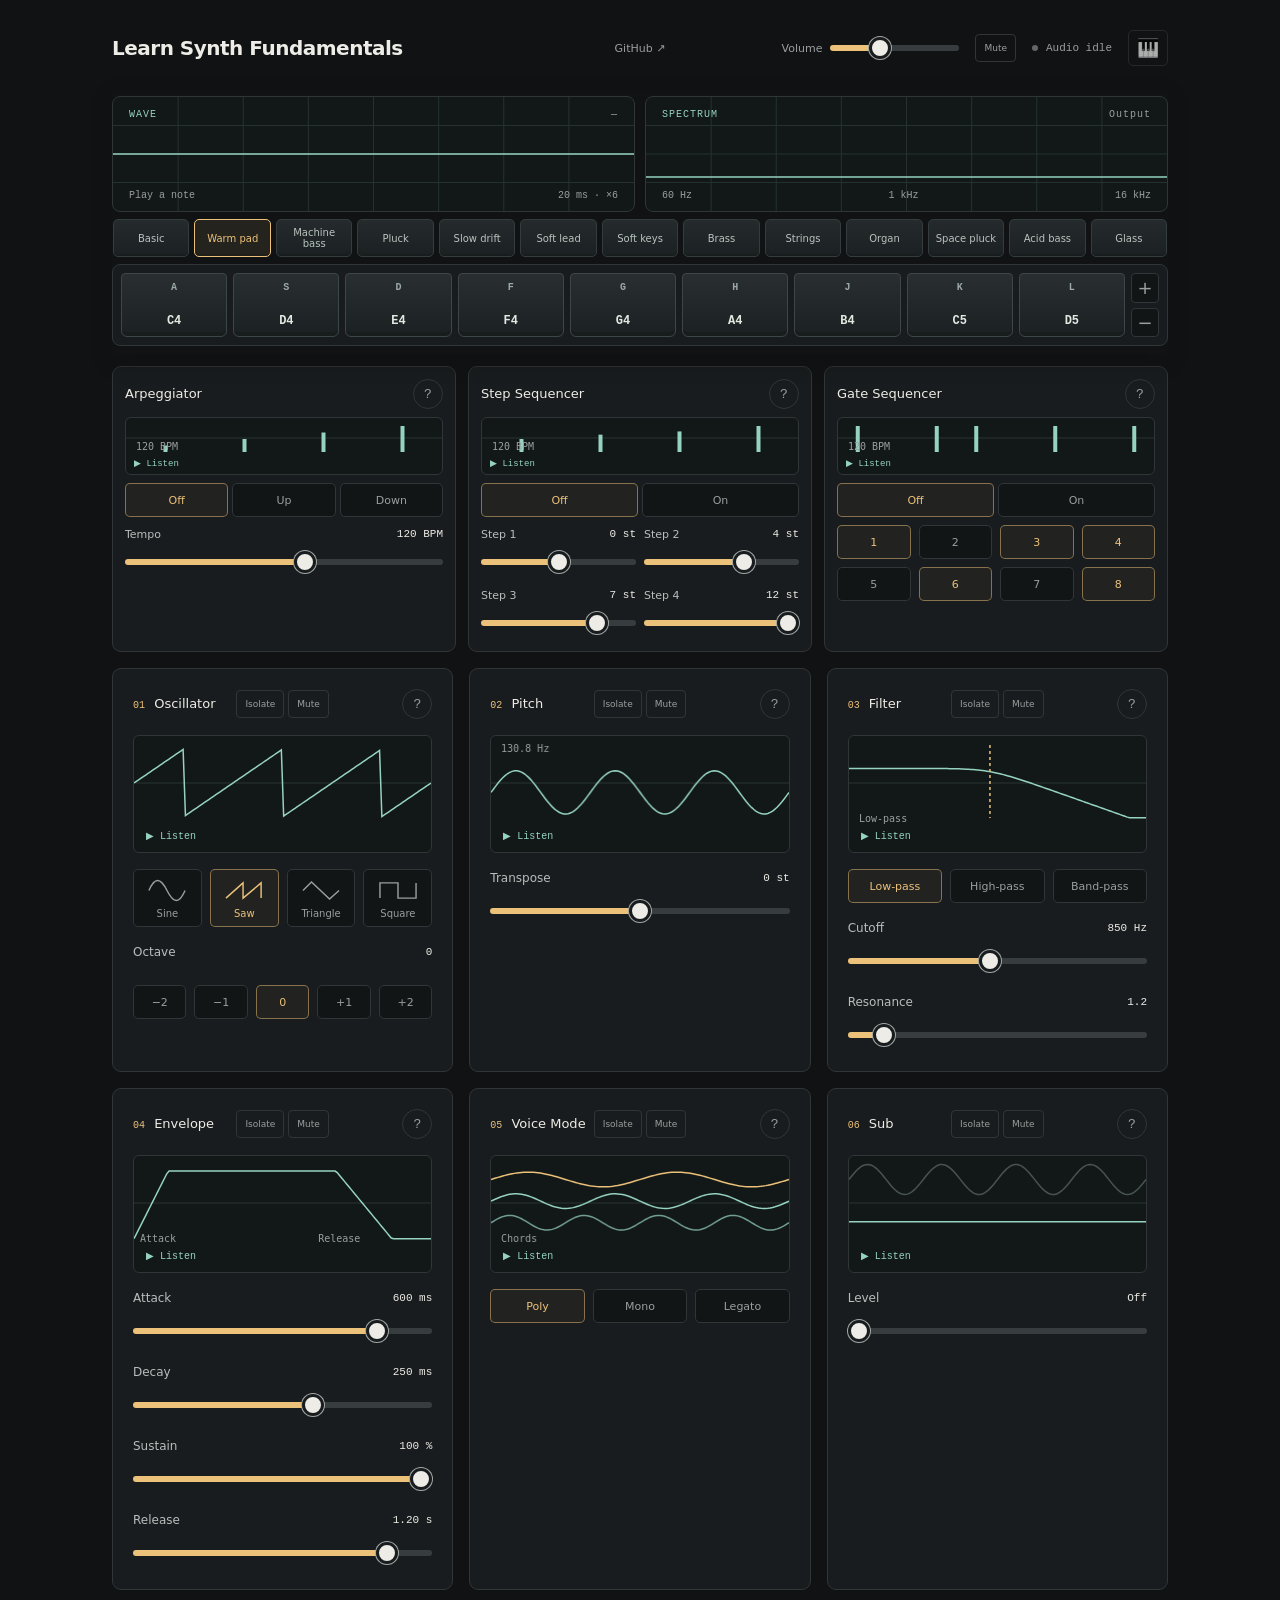
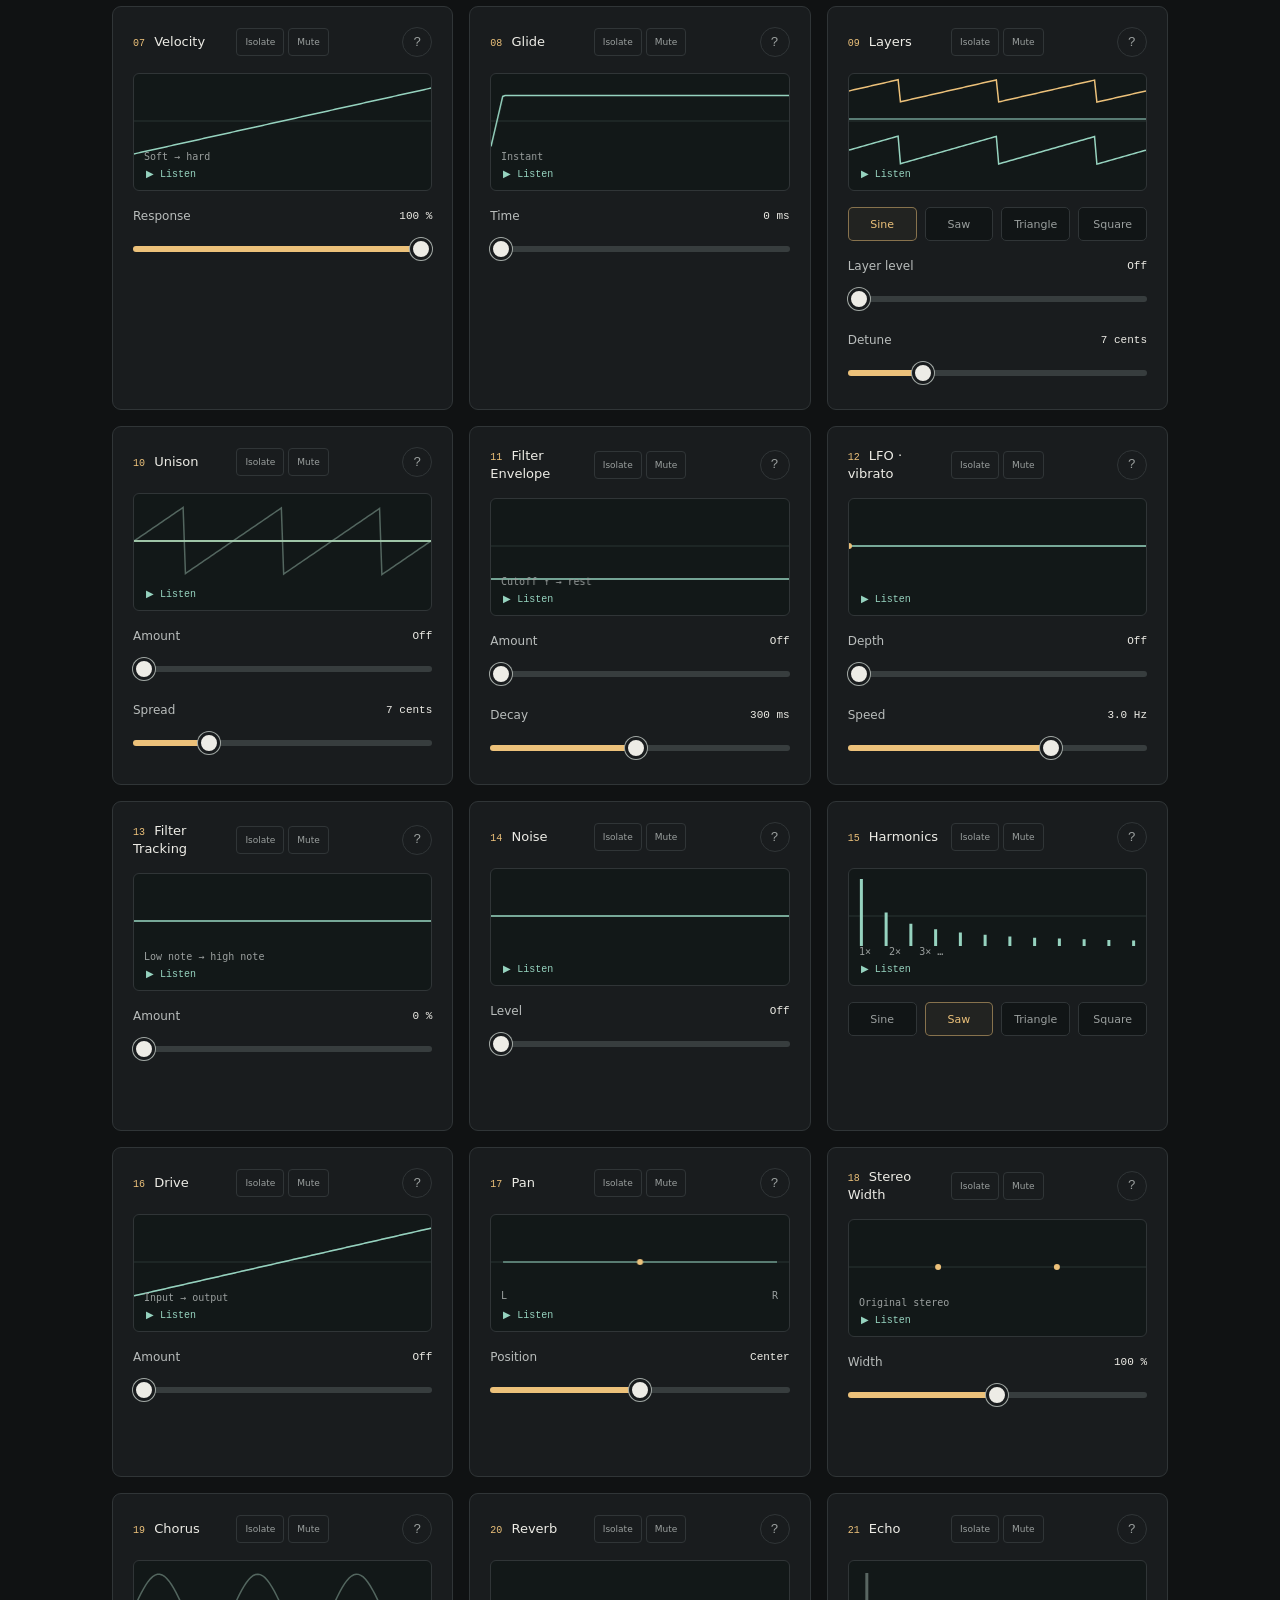
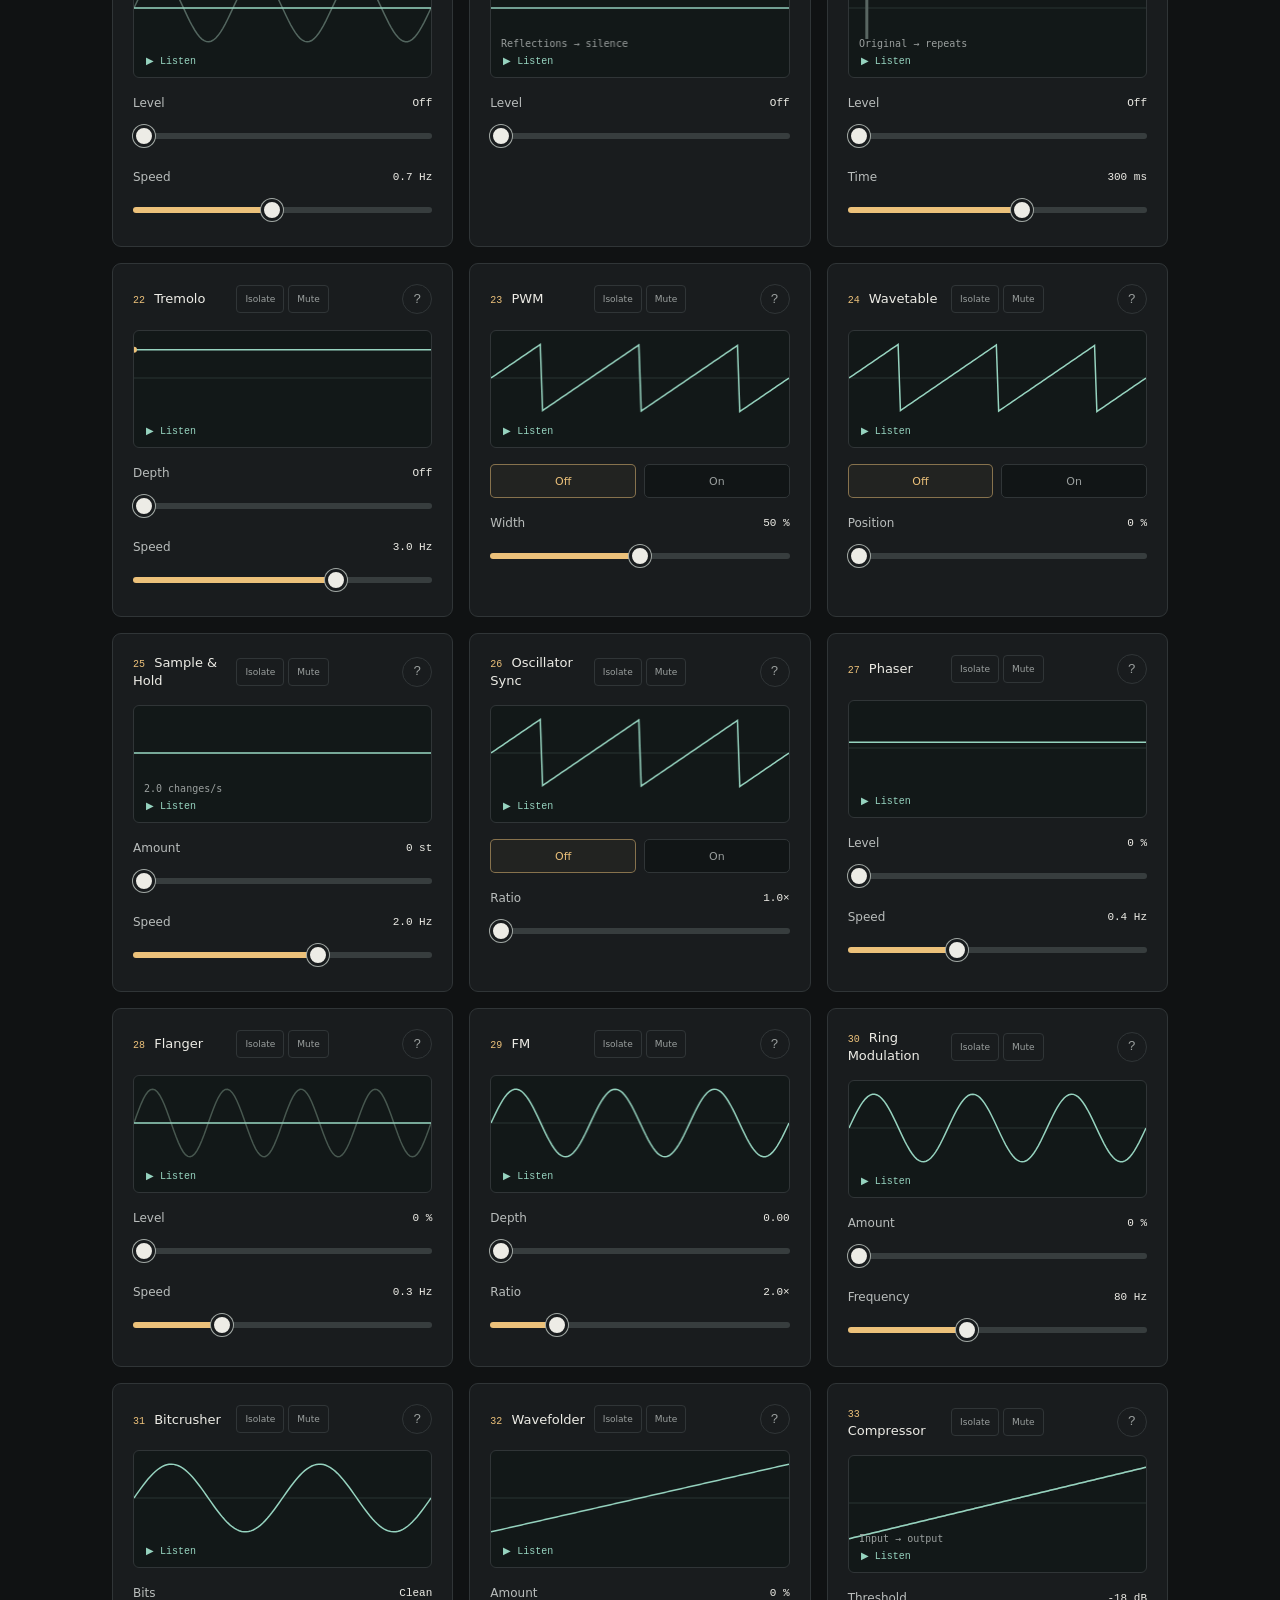
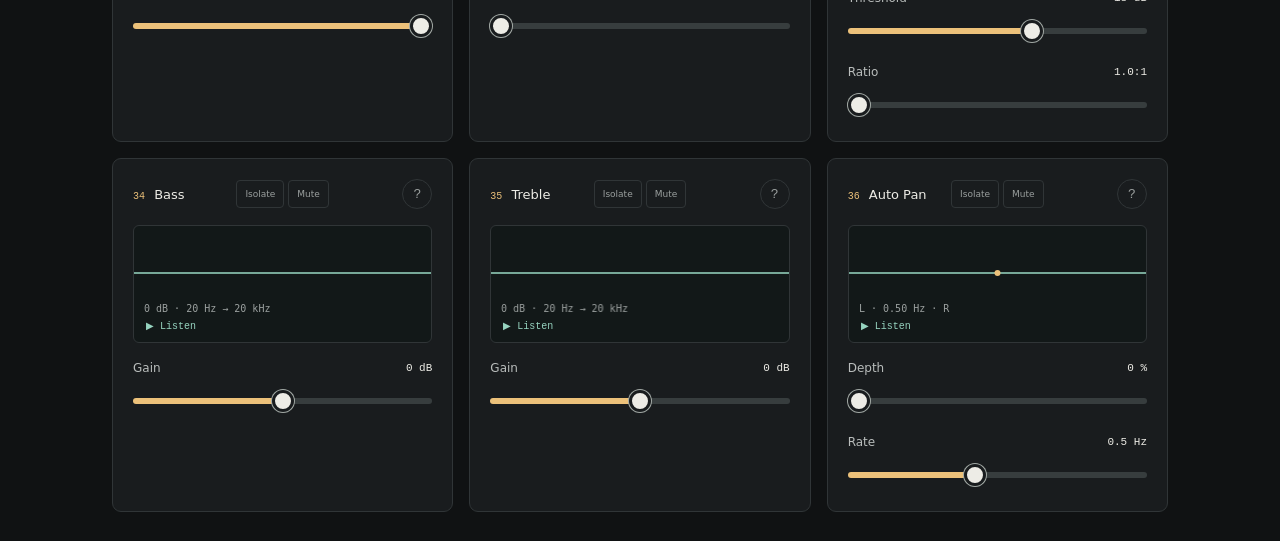
==== index.html @ 3ab63d01 "Learn Synth Fundamentals" ====
<!DOCTYPE html>
<html lang="en">
 <meta charset="utf-8"/>
 <meta content="width=device-width,initial-scale=1" name="viewport"/>
 <title>
  Learn Synth Fundamentals
 </title>
 <link href="src/styles.css" rel="stylesheet"/>
 <main>
  <header>
   <h1>
    Learn Synth Fundamentals
   </h1>
   <a class="repo-link" href="https://github.com/franciscocarloserra/learn-synth" target="_blank" rel="noopener noreferrer" aria-label="Learn Synth on GitHub">GitHub ↗</a>
   <div class="header-right">
    <label class="volume">
     Volume
     <input aria-label="Volume" id="volume" max="70" min="0" type="range" value="25"/>
    </label>
    <button class="mute" id="global-mute" type="button" aria-pressed="false" title="Mute output and stop all notes" aria-label="Mute output and stop all notes">Mute</button>
    <div class="power" id="power">
     <span class="dot">
     </span>
     <span id="audio-state">
      Audio idle
     </span>
    </div>
    <button aria-label="Enable MIDI keyboard" aria-pressed="false" class="midi" id="midi" title="Enable MIDI keyboard">
     🎹
    </button>
   </div>
  </header>
  <div class="sticky-rack" id="sticky-rack">
   <div class="outputs">
    <div class="scope" id="wave-panel">
     <div class="scope-top">
      <span>
       WAVE
      </span>
      <span id="note-display">
       —
      </span>
     </div>
     <canvas aria-label="Output waveform" id="scope">
     </canvas>
     <div class="scope-bottom">
      <span id="scope-state">
       Play a note
      </span>
      <span>
       20 ms · ×6
      </span>
     </div>
    </div>
    <div class="scope" id="spectrum-panel">
     <div class="scope-top">
      <span>
       SPECTRUM
      </span>
      <span>
       Output
      </span>
     </div>
     <canvas aria-label="Output frequency spectrum" id="spectrum">
     </canvas>
     <div class="scope-bottom">
      <span>
       60 Hz
      </span>
      <span>
       1 kHz
      </span>
      <span>
       16 kHz
      </span>
     </div>
    </div>
   </div>
   <div class="toolbar">
    <div aria-label="Presets" class="presets">
     <button class="preset" data-preset="basic">
      Basic
     </button>
     <button class="preset" data-preset="pad">
      Warm pad
     </button>
     <button class="preset" data-preset="bass">
      Machine bass
     </button>
     <button class="preset" data-preset="pluck">
      Pluck
     </button>
     <button class="preset" data-preset="drift">
      Slow drift
     </button>
     <button class="preset" data-preset="lead">
      Soft lead
     </button>
     <button class="preset" data-preset="keys">
      Soft keys
     </button>
     <button class="preset" data-preset="brass">
      Brass
     </button>
     <button class="preset" data-preset="strings">
      Strings
     </button>
     <button class="preset" data-preset="organ">
      Organ
     </button>
     <button class="preset" data-preset="space">
      Space pluck
     </button>
     <button class="preset" data-preset="acid">
      Acid bass
     </button>
     <button class="preset" data-preset="glass">
      Glass
     </button>
    </div>
   </div>
   <div aria-label="Musical notes" class="keyboard" id="keyboard">
    <div class="transpose-buttons" id="transpose-buttons">
     <button aria-label="Transpose up one semitone" id="transpose-up" title="Up one semitone">
      +
     </button>
     <button aria-label="Transpose down one semitone" id="transpose-down" title="Down one semitone">
      −
     </button>
    </div>
   </div>
  </div>
  <div class="transport-controls" id="transport-controls">
   <section aria-label="Arpeggiator" class="module transport-module" data-card="arp" id="lesson-arp">
    <div class="module-title">
     <span class="module-name">
     Arpeggiator</span>

     <button aria-controls="help-arp" aria-expanded="false" aria-label="Explain Arpeggiator" class="question" data-help="arp">
      ?
     </button>
    </div>
    <button aria-pressed="false" class="live-view" data-listen="arp">
     <canvas aria-label="Arpeggiator parameter diagram" id="live-arp">
     </canvas>
     <span class="listen-label">
      ▶ Listen
     </span>
    </button>
    <div class="card-controls" id="controls-arp">
     <div class="choices">
      <button aria-pressed="false" data-choice="arpMode" data-value="0">
       Off
      </button>
      <button aria-pressed="false" data-choice="arpMode" data-value="1">
       Up
      </button>
      <button aria-pressed="false" data-choice="arpMode" data-value="2">
       Down
      </button>
     </div>
     <div class="control">
      <label class="label" for="adv-tempo">
       Tempo
       <output id="adv-tempo-label">
       </output>
      </label>
      <input data-advanced="tempo" id="adv-tempo" max="180" min="40" step="1" type="range"/>
     </div>
    </div>
    <div class="card-help" hidden="" id="help-arp">
     <p>
      An arpeggiator plays your held notes one at a time. Up and Down choose their order.
     </p>
     <p>
      Hold a chord on MIDI or A–L. Tempo is shared with both sequencers; each step is an eighth note. Release the chord to stop.
     </p>
    </div>
   </section>
   <section aria-label="Step Sequencer" class="module transport-module" data-card="stepseq" id="lesson-stepseq">
    <div class="module-title">
     <span class="module-name">
     Step Sequencer</span>

     <button aria-controls="help-stepseq" aria-expanded="false" aria-label="Explain Step Sequencer" class="question" data-help="stepseq">
      ?
     </button>
    </div>
    <button aria-pressed="false" class="live-view" data-listen="stepseq">
     <canvas aria-label="Step Sequencer parameter diagram" id="live-stepseq">
     </canvas>
     <span class="listen-label">
      ▶ Listen
     </span>
    </button>
    <div class="card-controls" id="controls-stepseq">
     <div class="choices">
      <button aria-pressed="false" data-choice="stepOn" data-value="0">
       Off
      </button>
      <button aria-pressed="false" data-choice="stepOn" data-value="1">
       On
      </button>
     </div>
     <div class="control">
      <label class="label" for="adv-step0">
       Step 1
       <output id="adv-step0-label">
       </output>
      </label>
      <input data-advanced="step0" id="adv-step0" max="12" min="-12" step="1" type="range"/>
     </div>
     <div class="control">
      <label class="label" for="adv-step1">
       Step 2
       <output id="adv-step1-label">
       </output>
      </label>
      <input data-advanced="step1" id="adv-step1" max="12" min="-12" step="1" type="range"/>
     </div>
     <div class="control">
      <label class="label" for="adv-step2">
       Step 3
       <output id="adv-step2-label">
       </output>
      </label>
      <input data-advanced="step2" id="adv-step2" max="12" min="-12" step="1" type="range"/>
     </div>
     <div class="control">
      <label class="label" for="adv-step3">
       Step 4
       <output id="adv-step3-label">
       </output>
      </label>
      <input data-advanced="step3" id="adv-step3" max="12" min="-12" step="1" type="range"/>
     </div>
    </div>
    <div class="card-help" hidden="" id="help-stepseq">
     <p>
      A step sequencer plays a pattern without holding keys. These four steps are semitone offsets from C3.
     </p>
     <p>
      Enable it and edit the steps. It shares the arpeggiator’s Tempo. Transpose shifts the whole pattern; leaving the page stops playback.
     </p>
    </div>
   </section>
   <section aria-label="Gate Sequencer" class="module transport-module" data-card="gateseq" id="lesson-gateseq">
    <div class="module-title">
     <span class="module-name">
     Gate Sequencer</span>

     <button aria-controls="help-gateseq" aria-expanded="false" aria-label="Explain Gate Sequencer" class="question" data-help="gateseq">
      ?
     </button>
    </div>
    <button aria-pressed="false" class="live-view" data-listen="gateseq">
     <canvas aria-label="Gate Sequencer parameter diagram" id="live-gateseq">
     </canvas>
     <span class="listen-label">
      ▶ Listen
     </span>
    </button>
    <div class="card-controls" id="controls-gateseq">
     <div class="choices">
      <button aria-pressed="false" data-choice="gateOn" data-value="0">
       Off
      </button>
      <button aria-pressed="false" data-choice="gateOn" data-value="1">
       On
      </button>
     </div>
     <div class="gate-steps">
      <button aria-pressed="true" data-gate="0">
       1
      </button>
      <button aria-pressed="true" data-gate="1">
       2
      </button>
      <button aria-pressed="true" data-gate="2">
       3
      </button>
      <button aria-pressed="true" data-gate="3">
       4
      </button>
      <button aria-pressed="true" data-gate="4">
       5
      </button>
      <button aria-pressed="true" data-gate="5">
       6
      </button>
      <button aria-pressed="true" data-gate="6">
       7
      </button>
      <button aria-pressed="true" data-gate="7">
       8
      </button>
     </div>
    </div>
    <div class="card-help" hidden="" id="help-gateseq">
     <p>
      A gate sequencer rhythmically opens and closes the volume. It changes the rhythm, not the notes.
     </p>
     <p>
      Hold a note, enable the gate and toggle steps. Lit steps let sound through. Tempo is shared with the arpeggiator.
     </p>
    </div>
   </section>
  </div>
  <div class="chain">
   <section aria-label="Oscillator" class="module" data-card="oscillator" id="lesson-oscillator">
    <div class="module-title">
     <span class="module-name"><span class="number">01</span>
     Oscillator</span>
     <span class="module-actions"><button class="isolate" data-isolate="oscillator" aria-label="Isolate oscillator module" aria-pressed="false" type="button">Isolate</button><button class="mute" data-mute="oscillator" aria-pressed="false" type="button" aria-label="Mute oscillator module">Mute</button></span>
     <button aria-controls="help-oscillator" aria-expanded="false" aria-label="Explain Oscillator" class="question" data-help="oscillator">
      ?
     </button>
    </div>
    <button aria-label="Play or stop a note for Oscillator" aria-pressed="false" class="live-view" data-listen="oscillator">
     <canvas aria-label="Live Oscillator visualization" id="live-oscillator">
     </canvas>
     <span class="listen-label">
      ▶ Listen
     </span>
    </button>
    <div class="card-controls" id="controls-oscillator">
     <div aria-label="Waveform" class="waves">
      <button class="wave" data-wave="sine">
       <svg viewBox="0 0 40 24">
        <path d="M1 12C7-2 13-2 20 12S33 26 39 12">
        </path>
       </svg>
       Sine
      </button>
      <button class="wave" data-wave="sawtooth">
       <svg viewBox="0 0 40 24">
        <path d="M1 20L19 4V20L38 4V20">
        </path>
       </svg>
       Saw
      </button>
      <button class="wave" data-wave="triangle">
       <svg viewBox="0 0 40 24">
        <path d="M1 12L10 3L29 21L39 12">
        </path>
       </svg>
       Triangle
      </button>
      <button class="wave" data-wave="square">
       <svg viewBox="0 0 40 24">
        <path d="M1 20V4H20V20H39V4">
        </path>
       </svg>
       Square
      </button>
     </div>
     <div class="label">
      <span>
       Octave
      </span>
      <output id="octave-label">
       0
      </output>
     </div>
     <div aria-label="Octave" class="octaves">
      <button data-octave="-2">
       −2
      </button>
      <button data-octave="-1">
       −1
      </button>
      <button data-octave="0">
       0
      </button>
      <button data-octave="1">
       +1
      </button>
      <button data-octave="2">
       +2
      </button>
     </div>
    </div>
    <div class="card-help" hidden="" id="help-oscillator">
     <p>
      The oscillator repeats a wave to create a note. Sine sounds pure; Saw and Square sound brighter because they contain more harmonics.
     </p>
     <p>
      Hold a note and switch waves. Octave doubles or halves the frequency. The diagram shows the selected wave shape.
     </p>
    </div>
   </section>
   <section aria-label="Pitch" class="module" data-card="pitch" id="lesson-pitch">
    <div class="module-title">
     <span class="module-name"><span class="number">02</span>
     Pitch</span>
     <span class="module-actions"><button class="isolate" data-isolate="pitch" aria-label="Isolate pitch module" aria-pressed="false" type="button">Isolate</button><button class="mute" data-mute="pitch" aria-pressed="false" type="button" aria-label="Mute pitch module">Mute</button></span>
     <button aria-controls="help-pitch" aria-expanded="false" aria-label="Explain Pitch" class="question" data-help="pitch">
      ?
     </button>
    </div>
    <button aria-pressed="false" class="live-view" data-listen="pitch">
     <canvas aria-label="Live note frequency" id="live-pitch">
     </canvas>
     <span class="listen-label">
      ▶ Listen
     </span>
    </button>
    <div class="card-controls" id="controls-pitch">
     <div class="control">
      <label class="label" for="transpose">
       Transpose
       <output id="transpose-label">
       </output>
      </label>
      <input id="transpose" max="12" min="-12" step="1" type="range"/>
     </div>
    </div>
    <div class="card-help" hidden="" id="help-pitch">
     <p>
      Pitch is how high or low a note sounds. Faster vibration means a higher note.
     </p>
     <p>
      Each step is a semitone. +12 doubles the frequency: one octave up. The display follows the latest held note, or C3 when idle.
     </p>
    </div>
   </section>
   <section aria-label="Filter" class="module" data-card="cutoff" id="lesson-cutoff">
    <div class="module-title">
     <span class="module-name"><span class="number">03</span>
     Filter</span>
     <span class="module-actions"><button class="isolate" data-isolate="cutoff" aria-label="Isolate cutoff module" aria-pressed="false" type="button">Isolate</button><button class="mute" data-mute="cutoff" aria-pressed="false" type="button" aria-label="Mute cutoff module">Mute</button></span>
     <button aria-controls="help-cutoff" aria-expanded="false" aria-label="Explain Filter" class="question" data-help="cutoff">
      ?
     </button>
    </div>
    <button aria-label="Play or stop a note for Filter" aria-pressed="false" class="live-view" data-listen="cutoff">
     <canvas aria-label="Live Filter visualization" id="live-cutoff">
     </canvas>
     <span class="listen-label">
      ▶ Listen
     </span>
    </button>
    <div class="card-controls" id="controls-cutoff">
     <div aria-label="Filter type" class="choices">
      <button data-filter="lowpass">
       Low-pass
      </button>
      <button data-filter="highpass">
       High-pass
      </button>
      <button data-filter="bandpass">
       Band-pass
      </button>
     </div>
     <div class="control">
      <label class="label" for="cutoff">
       Cutoff
       <output id="cutoff-label">
       </output>
      </label>
      <input id="cutoff" max="1000" min="0" step="1" type="range"/>
     </div>
     <div class="control">
      <label class="label" for="res">
       Resonance
       <output id="res-label">
       </output>
      </label>
      <input id="res" max="12" min="0.1" step="0.1" type="range"/>
     </div>
    </div>
    <div class="card-help" hidden="" id="help-cutoff">
     <p id="filter-explanation">
      Low-pass keeps lows and softens highs. Lower the cutoff to make the sound darker.
     </p>
     <p>
      Cutoff sets where the filter starts reducing frequencies. Resonance adds a peak near that point.
     </p>
     <p>
      Choose Saw and lower Cutoff to remove brightness. Switch modes to keep the lows, highs or a narrow band. The curve shows which frequencies pass through.
     </p>
     <svg aria-label="Filter response" class="diagram" preserveAspectRatio="none" role="img" viewBox="0 0 280 70">
      <path class="grid" d="M0 20H280M0 60H280M70 0V70M140 0V70M210 0V70">
      </path>
      <path class="curve" id="filter-curve">
      </path>
     </svg>
    </div>
   </section>
   <section aria-label="Envelope" class="module" data-card="envelope" id="lesson-envelope">
    <div class="module-title">
     <span class="module-name"><span class="number">04</span>
     Envelope</span>
     <span class="module-actions"><button class="isolate" data-isolate="envelope" aria-label="Isolate envelope module" aria-pressed="false" type="button">Isolate</button><button class="mute" data-mute="envelope" aria-pressed="false" type="button" aria-label="Mute envelope module">Mute</button></span>
     <button aria-controls="help-envelope" aria-expanded="false" aria-label="Explain Envelope" class="question" data-help="envelope">
      ?
     </button>
    </div>
    <button aria-label="Play or stop a note for Envelope" aria-pressed="false" class="live-view" data-listen="envelope">
     <canvas aria-label="Live Envelope visualization" id="live-envelope">
     </canvas>
     <span class="listen-label">
      ▶ Listen
     </span>
    </button>
    <div class="card-controls" id="controls-envelope">
     <div class="control">
      <label class="label" for="attack">
       Attack
       <output id="attack-label">
       </output>
      </label>
      <input id="attack" max="1.5" min="0.005" step="0.005" type="range"/>
     </div>
     <div class="control">
      <label class="label" for="adv-ampDecay">
       Decay
       <output id="adv-ampDecay-label">
       </output>
      </label>
      <input data-advanced="ampDecay" id="adv-ampDecay" max="2" min="0.01" step="0.01" type="range"/>
     </div>
     <div class="control">
      <label class="label" for="adv-sustain">
       Sustain
       <output id="adv-sustain-label">
       </output>
      </label>
      <input data-advanced="sustain" id="adv-sustain" max="100" min="0" step="1" type="range"/>
     </div>
     <div class="control">
      <label class="label" for="release">
       Release
       <output id="release-label">
       </output>
      </label>
      <input id="release" max="2" min="0.03" step="0.01" type="range"/>
     </div>
    </div>
    <div class="card-help" hidden="" id="help-envelope">
     <p>
      Attack fades in. Decay falls from the peak to Sustain, the level held while you press the key. Release fades out after you let go.
     </p>
     <p>
      Try short Attack, long Decay and low Sustain for a pluck. These timing changes apply to the next note.
     </p>
    </div>
   </section>
   <section aria-label="Voice Mode" class="module" data-card="voicemode" id="lesson-voicemode">
    <div class="module-title">
     <span class="module-name"><span class="number">05</span>
     Voice Mode</span>
     <span class="module-actions"><button class="isolate" data-isolate="voicemode" aria-label="Isolate voicemode module" aria-pressed="false" type="button">Isolate</button><button class="mute" data-mute="voicemode" aria-pressed="false" type="button" aria-label="Mute voicemode module">Mute</button></span>
     <button aria-controls="help-voicemode" aria-expanded="false" aria-label="Explain Voice Mode" class="question" data-help="voicemode">
      ?
     </button>
    </div>
    <button aria-pressed="false" class="live-view" data-listen="voicemode">
     <canvas aria-label="Voice Mode parameter diagram" id="live-voicemode">
     </canvas>
     <span class="listen-label">
      ▶ Listen
     </span>
    </button>
    <div class="card-controls" id="controls-voicemode">
     <div class="choices">
      <button aria-pressed="false" data-choice="voiceMode" data-value="0">
       Poly
      </button>
      <button aria-pressed="false" data-choice="voiceMode" data-value="1">
       Mono
      </button>
      <button aria-pressed="false" data-choice="voiceMode" data-value="2">
       Legato
      </button>
     </div>
    </div>
    <div class="card-help" hidden="" id="help-voicemode">
     <p>
      Poly plays chords. Mono plays only the latest key. Legato changes the note without restarting its envelope while keys overlap.
     </p>
     <p>
      Hold one key and add another. Release the latest key to return to the previous one. Glide controls the slide between pitches.
     </p>
    </div>
   </section>
   <section aria-label="Sub" class="module" data-card="sub" id="lesson-sub">
    <div class="module-title">
     <span class="module-name"><span class="number">06</span>
     Sub</span>
     <span class="module-actions"><button class="isolate" data-isolate="sub" aria-label="Isolate sub module" aria-pressed="false" type="button">Isolate</button><button class="mute" data-mute="sub" aria-pressed="false" type="button" aria-label="Mute sub module">Mute</button></span>
     <button aria-controls="help-sub" aria-expanded="false" aria-label="Explain Sub" class="question" data-help="sub">
      ?
     </button>
    </div>
    <button aria-label="Play or stop a note for Sub" aria-pressed="false" class="live-view" data-listen="sub">
     <canvas aria-label="Sub parameter diagram" id="live-sub">
     </canvas>
     <span class="listen-label">
      ▶ Listen
     </span>
    </button>
    <div class="card-controls" id="controls-sub">
     <div class="control">
      <label class="label" for="sub">
       Level
       <output id="sub-label">
       </output>
      </label>
      <input id="sub" max="100" min="0" step="1" type="range"/>
     </div>
    </div>
    <div class="card-help" hidden="" id="help-sub">
     <p>
      A sub oscillator adds a sine wave one octave below the note. It adds weight without adding much brightness.
     </p>
     <p>
      Raise Level on a bass note. The lower wave completes one cycle for every two cycles of the main oscillator.
     </p>
    </div>
   </section>
   <section aria-label="Velocity" class="module" data-card="velocity" id="lesson-velocity">
    <div class="module-title">
     <span class="module-name"><span class="number">07</span>
     Velocity</span>
     <span class="module-actions"><button class="isolate" data-isolate="velocity" aria-label="Isolate velocity module" aria-pressed="false" type="button">Isolate</button><button class="mute" data-mute="velocity" aria-pressed="false" type="button" aria-label="Mute velocity module">Mute</button></span>
     <button aria-controls="help-velocity" aria-expanded="false" aria-label="Explain Velocity" class="question" data-help="velocity">
      ?
     </button>
    </div>
    <button aria-pressed="false" class="live-view" data-listen="velocity">
     <canvas aria-label="Velocity parameter diagram" id="live-velocity">
     </canvas>
     <span class="listen-label">
      ▶ Listen
     </span>
    </button>
    <div class="card-controls" id="controls-velocity">
     <div class="control">
      <label class="label" for="adv-velocitySense">
       Response
       <output id="adv-velocitySense-label">
       </output>
      </label>
      <input data-advanced="velocitySense" id="adv-velocitySense" max="100" min="0" step="1" type="range"/>
     </div>
    </div>
    <div class="card-help" hidden="" id="help-velocity">
     <p>
      Velocity is how hard you strike a MIDI key. Response sets how strongly it affects loudness.
     </p>
     <p>
      At zero, soft and hard strikes are equally loud. At 100%, soft strikes are quiet. Listen plays a soft test note.
     </p>
    </div>
   </section>
   <section aria-label="Glide" class="module" data-card="glide" id="lesson-glide">
    <div class="module-title">
     <span class="module-name"><span class="number">08</span>
     Glide</span>
     <span class="module-actions"><button class="isolate" data-isolate="glide" aria-label="Isolate glide module" aria-pressed="false" type="button">Isolate</button><button class="mute" data-mute="glide" aria-pressed="false" type="button" aria-label="Mute glide module">Mute</button></span>
     <button aria-controls="help-glide" aria-expanded="false" aria-label="Explain Glide" class="question" data-help="glide">
      ?
     </button>
    </div>
    <button aria-label="Play or stop a note for Glide" aria-pressed="false" class="live-view" data-listen="glide">
     <canvas aria-label="Glide parameter diagram" id="live-glide">
     </canvas>
     <span class="listen-label">
      ▶ Listen
     </span>
    </button>
    <div class="card-controls" id="controls-glide">
     <div class="control">
      <label class="label" for="glide">
       Time
       <output id="glide-label">
       </output>
      </label>
      <input id="glide" max="0.8" min="0" step="0.01" type="range"/>
     </div>
    </div>
    <div class="card-help" hidden="" id="help-glide">
     <p>
      Glide slides between pitches instead of jumping straight to the next note. It is also called portamento.
     </p>
     <p>
      Raise Time and play two different notes. Each new note slides from the previous note’s pitch; you can still play chords.
     </p>
    </div>
   </section>
   <section aria-label="Layers" class="module" data-card="layers" id="lesson-layers">
    <div class="module-title">
     <span class="module-name"><span class="number">09</span>
     Layers</span>
     <span class="module-actions"><button class="isolate" data-isolate="layers" aria-label="Isolate layers module" aria-pressed="false" type="button">Isolate</button><button class="mute" data-mute="layers" aria-pressed="false" type="button" aria-label="Mute layers module">Mute</button></span>
     <button aria-controls="help-layers" aria-expanded="false" aria-label="Explain Layers" class="question" data-help="layers">
      ?
     </button>
    </div>
    <button aria-label="Play or stop a note for Layers" aria-pressed="false" class="live-view" data-listen="layers">
     <canvas aria-label="Live Layers visualization" id="live-layers">
     </canvas>
     <span class="listen-label">
      ▶ Listen
     </span>
    </button>
    <div class="card-controls" id="controls-layers">
     <div aria-label="Layer waveform" class="choices">
      <button data-layer="sine">
       Sine
      </button>
      <button data-layer="sawtooth">
       Saw
      </button>
      <button data-layer="triangle">
       Triangle
      </button>
      <button data-layer="square">
       Square
      </button>
     </div>
     <div class="control">
      <label class="label" for="layerMix">
       Layer level
       <output id="layerMix-label">
       </output>
      </label>
      <input id="layerMix" max="100" min="0" step="1" type="range" value="0"/>
     </div>
     <div class="control">
      <label class="label" for="detune">
       Detune
       <output id="detune-label">
       </output>
      </label>
      <input id="detune" max="30" min="0" step="1" type="range" value="7"/>
     </div>
    </div>
    <div class="card-help" hidden="" id="help-layers">
     <p>
      A layer adds a second wave to the same note. Both waves share the filter and envelope.
     </p>
     <p>
      Start with Basic. Raise Layer level to 100% for an equal mix. Add Detune: the waves drift in and out of step, creating a pulse. More detune makes it faster.
     </p>
     <svg aria-label="Two waves and their sum" role="img" viewBox="0 0 320 115">
      <path id="layer-base" style="stroke:var(--accent)">
      </path>
      <path id="layer-second" style="opacity:.55">
      </path>
      <path id="layer-sum">
      </path>
      <text x="0" y="110">
       Base + layer = mix
      </text>
     </svg>
     <p>
      The three lines show the base, second layer and their sum. Detune is exaggerated so you can see it.
     </p>
    </div>
   </section>
   <section aria-label="Unison" class="module" data-card="unison" id="lesson-unison">
    <div class="module-title">
     <span class="module-name"><span class="number">10</span>
     Unison</span>
     <span class="module-actions"><button class="isolate" data-isolate="unison" aria-label="Isolate unison module" aria-pressed="false" type="button">Isolate</button><button class="mute" data-mute="unison" aria-pressed="false" type="button" aria-label="Mute unison module">Mute</button></span>
     <button aria-controls="help-unison" aria-expanded="false" aria-label="Explain Unison" class="question" data-help="unison">
      ?
     </button>
    </div>
    <button aria-label="Play or stop a note for Unison" aria-pressed="false" class="live-view" data-listen="unison">
     <canvas aria-label="Unison parameter diagram" id="live-unison">
     </canvas>
     <span class="listen-label">
      ▶ Listen
     </span>
    </button>
    <div class="card-controls" id="controls-unison">
     <div class="control">
      <label class="label" for="unison">
       Amount
       <output id="unison-label">
       </output>
      </label>
      <input id="unison" max="100" min="0" step="1" type="range"/>
     </div>
     <div class="control">
      <label class="label" for="spread">
       Spread
       <output id="spread-label">
       </output>
      </label>
      <input id="spread" max="30" min="0" step="1" type="range"/>
     </div>
    </div>
    <div class="card-help" hidden="" id="help-unison">
     <p>
      Unison adds two copies of the main oscillator, tuned slightly below and above it. Together they make a thicker sound.
     </p>
     <p>
      Raise Amount, then Spread. The three waves slowly drift apart. Unlike Layers, all three use the same waveform.
     </p>
    </div>
   </section>
   <section aria-label="Filter Envelope" class="module" data-card="filterenv" id="lesson-filterenv">
    <div class="module-title">
     <span class="module-name"><span class="number">11</span>
     Filter Envelope</span>
     <span class="module-actions"><button class="isolate" data-isolate="filterenv" aria-label="Isolate filterenv module" aria-pressed="false" type="button">Isolate</button><button class="mute" data-mute="filterenv" aria-pressed="false" type="button" aria-label="Mute filterenv module">Mute</button></span>
     <button aria-controls="help-filterenv" aria-expanded="false" aria-label="Explain Filter Envelope" class="question" data-help="filterenv">
      ?
     </button>
    </div>
    <button aria-label="Play or stop a note for Filter Envelope" aria-pressed="false" class="live-view" data-listen="filterenv">
     <canvas aria-label="Filter Envelope parameter diagram" id="live-filterenv">
     </canvas>
     <span class="listen-label">
      ▶ Listen
     </span>
    </button>
    <div class="card-controls" id="controls-filterenv">
     <div class="control">
      <label class="label" for="filterEnv">
       Amount
       <output id="filterEnv-label">
       </output>
      </label>
      <input id="filterEnv" max="36" min="0" step="1" type="range"/>
     </div>
     <div class="control">
      <label class="label" for="filterDecay">
       Decay
       <output id="filterDecay-label">
       </output>
      </label>
      <input id="filterDecay" max="2" min="0.05" step="0.01" type="range"/>
     </div>
    </div>
    <div class="card-help" hidden="" id="help-filterenv">
     <p>
      A filter envelope moves the cutoff automatically when a note starts. It can make a bright attack that quickly becomes darker.
     </p>
     <p>
      Choose Saw, lower Cutoff, then raise Amount. Decay sets how fast the filter returns. Each new note restarts this shared filter envelope.
     </p>
    </div>
   </section>
   <section aria-label="LFO · vibrato" class="module" data-card="lfo" id="lesson-lfo">
    <div class="module-title">
     <span class="module-name"><span class="number">12</span>
     LFO · vibrato</span>
     <span class="module-actions"><button class="isolate" data-isolate="lfo" aria-label="Isolate lfo module" aria-pressed="false" type="button">Isolate</button><button class="mute" data-mute="lfo" aria-pressed="false" type="button" aria-label="Mute lfo module">Mute</button></span>
     <button aria-controls="help-lfo" aria-expanded="false" aria-label="Explain LFO · vibrato" class="question" data-help="lfo">
      ?
     </button>
    </div>
    <button aria-label="Play or stop a note for LFO · vibrato" aria-pressed="false" class="live-view" data-listen="lfo">
     <canvas aria-label="Live LFO · vibrato visualization" id="live-lfo">
     </canvas>
     <span class="listen-label">
      ▶ Listen
     </span>
    </button>
    <div class="card-controls" id="controls-lfo">
     <div class="control">
      <label class="label" for="lfoDepth">
       Depth
       <output id="lfoDepth-label">
       </output>
      </label>
      <input id="lfoDepth" max="60" min="0" step="1" type="range" value="0"/>
     </div>
     <div class="control">
      <label class="label" for="lfoRate">
       Speed
       <output id="lfoRate-label">
       </output>
      </label>
      <input id="lfoRate" max="10" min="0.2" step="0.1" type="range" value="3"/>
     </div>
    </div>
    <div class="card-help" hidden="" id="help-lfo">
     <p>
      An LFO is a slow wave that moves a control. Here it moves pitch up and down: vibrato.
     </p>
     <p>
      Try Depth at 30 cents and Speed at 2 Hz. Pitch wobbles twice a second. Depth sets how far; Speed sets how fast. Zero depth turns it off.
     </p>
     <svg aria-label="Pitch movement" role="img" viewBox="0 0 320 115">
      <path class="guide" d="M0 47H320">
      </path>
      <path id="lfo-curve">
      </path>
      <circle fill="var(--accent)" id="lfo-dot" r="4">
      </circle>
      <text x="0" y="110">
       Lower ↕ higher pitch
      </text>
     </svg>
     <p>
      The curve shows the chosen pitch movement, not an audio waveform. 100 cents is one semitone.
     </p>
    </div>
   </section>
   <section aria-label="Filter Tracking" class="module" data-card="tracking" id="lesson-tracking">
    <div class="module-title">
     <span class="module-name"><span class="number">13</span>
     Filter Tracking</span>
     <span class="module-actions"><button class="isolate" data-isolate="tracking" aria-label="Isolate tracking module" aria-pressed="false" type="button">Isolate</button><button class="mute" data-mute="tracking" aria-pressed="false" type="button" aria-label="Mute tracking module">Mute</button></span>
     <button aria-controls="help-tracking" aria-expanded="false" aria-label="Explain Filter Tracking" class="question" data-help="tracking">
      ?
     </button>
    </div>
    <button aria-pressed="false" class="live-view" data-listen="tracking">
     <canvas aria-label="Filter Tracking parameter diagram" id="live-tracking">
     </canvas>
     <span class="listen-label">
      ▶ Listen
     </span>
    </button>
    <div class="card-controls" id="controls-tracking">
     <div class="control">
      <label class="label" for="adv-keyTrack">
       Amount
       <output id="adv-keyTrack-label">
       </output>
      </label>
      <input data-advanced="keyTrack" id="adv-keyTrack" max="100" min="0" step="1" type="range"/>
     </div>
    </div>
    <div class="card-help" hidden="" id="help-tracking">
     <p>
      Tracking raises the filter cutoff as you play higher notes. It keeps their brightness more consistent.
     </p>
     <p>
      At 100%, moving up an octave doubles the cutoff. C4 is the reference; the latest note moves the shared filter.
     </p>
    </div>
   </section>
   <section aria-label="Noise" class="module" data-card="noise" id="lesson-noise">
    <div class="module-title">
     <span class="module-name"><span class="number">14</span>
     Noise</span>
     <span class="module-actions"><button class="isolate" data-isolate="noise" aria-label="Isolate noise module" aria-pressed="false" type="button">Isolate</button><button class="mute" data-mute="noise" aria-pressed="false" type="button" aria-label="Mute noise module">Mute</button></span>
     <button aria-controls="help-noise" aria-expanded="false" aria-label="Explain Noise" class="question" data-help="noise">
      ?
     </button>
    </div>
    <button aria-label="Play or stop a note for Noise" aria-pressed="false" class="live-view" data-listen="noise">
     <canvas aria-label="Live Noise visualization" id="live-noise">
     </canvas>
     <span class="listen-label">
      ▶ Listen
     </span>
    </button>
    <div class="card-controls" id="controls-noise">
     <div class="control">
      <label class="label" for="noise">
       Level
       <output id="noise-label">
       </output>
      </label>
      <input id="noise" max="100" min="0" step="1" type="range"/>
     </div>
    </div>
    <div class="card-help" hidden="" id="help-noise">
     <p>
      Noise is random vibration, not a repeating note. It adds breath, hiss or a rough edge.
     </p>
     <p>
      Raise Level while holding a note. The noise shares the note’s envelope and filter. More level makes the random waveform larger.
     </p>
    </div>
   </section>
   <section aria-label="Harmonics" class="module" data-card="harmonics" id="lesson-harmonics">
    <div class="module-title">
     <span class="module-name"><span class="number">15</span>
     Harmonics</span>
     <span class="module-actions"><button class="isolate" data-isolate="harmonics" aria-label="Isolate harmonics module" aria-pressed="false" type="button">Isolate</button><button class="mute" data-mute="harmonics" aria-pressed="false" type="button" aria-label="Mute harmonics module">Mute</button></span>
     <button aria-controls="help-harmonics" aria-expanded="false" aria-label="Explain Harmonics" class="question" data-help="harmonics">
      ?
     </button>
    </div>
    <button aria-label="Play or stop a note for Harmonics" aria-pressed="false" class="live-view" data-listen="harmonics">
     <canvas aria-label="Live Harmonics visualization" id="live-harmonics">
     </canvas>
     <span class="listen-label">
      ▶ Listen
     </span>
    </button>
    <div class="card-controls" id="controls-harmonics">
     <div aria-label="Compare waves" class="choices">
      <button data-wave="sine">
       Sine
      </button>
      <button data-wave="sawtooth">
       Saw
      </button>
      <button data-wave="triangle">
       Triangle
      </button>
      <button data-wave="square">
       Square
      </button>
     </div>
    </div>
    <div class="card-help" hidden="" id="help-harmonics">
     <p>
      A sine wave has one frequency. Other waves add harmonics: frequencies at 2×, 3× and more. These change the tone, not the note.
     </p>
     <p>
      Listen to Sine, then Saw. Saw sounds brighter. Each bar shows one harmonic before the filter; taller means louder.
     </p>
     <svg aria-label="Harmonics before filtering" role="img" viewBox="0 0 320 115">
      <path class="guide" d="M10 88H310">
      </path>
      <path id="harmonics-bars">
      </path>
      <text x="10" y="110">
       Fundamental
      </text>
      <text x="207" y="110">
       Higher frequencies →
      </text>
     </svg>
     <p>
      Each bar is one harmonic. Taller bars contribute more to the wave.
     </p>
    </div>
   </section>
   <section aria-label="Drive" class="module" data-card="drive" id="lesson-drive">
    <div class="module-title">
     <span class="module-name"><span class="number">16</span>
     Drive</span>
     <span class="module-actions"><button class="isolate" data-isolate="drive" aria-label="Isolate drive module" aria-pressed="false" type="button">Isolate</button><button class="mute" data-mute="drive" aria-pressed="false" type="button" aria-label="Mute drive module">Mute</button></span>
     <button aria-controls="help-drive" aria-expanded="false" aria-label="Explain Drive" class="question" data-help="drive">
      ?
     </button>
    </div>
    <button aria-label="Play or stop a note for Drive" aria-pressed="false" class="live-view" data-listen="drive">
     <canvas aria-label="Live Drive visualization" id="live-drive">
     </canvas>
     <span class="listen-label">
      ▶ Listen
     </span>
    </button>
    <div class="card-controls" id="controls-drive">
     <div class="control">
      <label class="label" for="drive">
       Amount
       <output id="drive-label">
       </output>
      </label>
      <input id="drive" max="100" min="0" step="1" type="range"/>
     </div>
    </div>
    <div class="card-help" hidden="" id="help-drive">
     <p>
      Drive bends the waveform and creates extra harmonics. A smooth sine becomes more buzzy.
     </p>
     <p>
      Try Basic and raise Amount. The curve maps input to output: a flatter top means more distortion. Zero leaves the signal unchanged.
     </p>
    </div>
   </section>
   <section aria-label="Pan" class="module" data-card="pan" id="lesson-pan">
    <div class="module-title">
     <span class="module-name"><span class="number">17</span>
     Pan</span>
     <span class="module-actions"><button class="isolate" data-isolate="pan" aria-label="Isolate pan module" aria-pressed="false" type="button">Isolate</button><button class="mute" data-mute="pan" aria-pressed="false" type="button" aria-label="Mute pan module">Mute</button></span>
     <button aria-controls="help-pan" aria-expanded="false" aria-label="Explain Pan" class="question" data-help="pan">
      ?
     </button>
    </div>
    <button aria-label="Play or stop a note for Pan" aria-pressed="false" class="live-view" data-listen="pan">
     <canvas aria-label="Live Pan visualization" id="live-pan">
     </canvas>
     <span class="listen-label">
      ▶ Listen
     </span>
    </button>
    <div class="card-controls" id="controls-pan">
     <div class="control">
      <label class="label" for="pan">
       Position
       <output id="pan-label">
       </output>
      </label>
      <input id="pan" max="100" min="-100" step="1" type="range"/>
     </div>
    </div>
    <div class="card-help" hidden="" id="help-pan">
     <p>
      Pan places the sound between the left and right speakers. It does not change the note.
     </p>
     <p>
      Use headphones and move Position. The dot shows where the sound sits between left and right. Zero is the center.
     </p>
    </div>
   </section>
   <section aria-label="Stereo Width" class="module" data-card="width" id="lesson-width">
    <div class="module-title">
     <span class="module-name"><span class="number">18</span>
     Stereo Width</span>
     <span class="module-actions"><button class="isolate" data-isolate="width" aria-label="Isolate width module" aria-pressed="false" type="button">Isolate</button><button class="mute" data-mute="width" aria-pressed="false" type="button" aria-label="Mute width module">Mute</button></span>
     <button aria-controls="help-width" aria-expanded="false" aria-label="Explain Stereo Width" class="question" data-help="width">
      ?
     </button>
    </div>
    <button aria-pressed="false" class="live-view" data-listen="width">
     <canvas aria-label="Stereo Width parameter diagram" id="live-width">
     </canvas>
     <span class="listen-label">
      ▶ Listen
     </span>
    </button>
    <div class="card-controls" id="controls-width">
     <div class="control">
      <label class="label" for="adv-width">
       Width
       <output id="adv-width-label">
       </output>
      </label>
      <input data-advanced="width" id="adv-width" max="200" min="0" step="1" type="range"/>
     </div>
    </div>
    <div class="card-help" hidden="" id="help-width">
     <p>
      Width changes the difference between left and right. Zero is mono; 100% keeps the original stereo image.
     </p>
     <p>
      Try it with Reverb and headphones. A centered mono sound will not widen by itself. This is different from Pan, which moves the whole sound.
     </p>
    </div>
   </section>
   <section aria-label="Chorus" class="module" data-card="chorus" id="lesson-chorus">
    <div class="module-title">
     <span class="module-name"><span class="number">19</span>
     Chorus</span>
     <span class="module-actions"><button class="isolate" data-isolate="chorus" aria-label="Isolate chorus module" aria-pressed="false" type="button">Isolate</button><button class="mute" data-mute="chorus" aria-pressed="false" type="button" aria-label="Mute chorus module">Mute</button></span>
     <button aria-controls="help-chorus" aria-expanded="false" aria-label="Explain Chorus" class="question" data-help="chorus">
      ?
     </button>
    </div>
    <button aria-label="Play or stop a note for Chorus" aria-pressed="false" class="live-view" data-listen="chorus">
     <canvas aria-label="Chorus parameter diagram" id="live-chorus">
     </canvas>
     <span class="listen-label">
      ▶ Listen
     </span>
    </button>
    <div class="card-controls" id="controls-chorus">
     <div class="control">
      <label class="label" for="chorus">
       Level
       <output id="chorus-label">
       </output>
      </label>
      <input id="chorus" max="60" min="0" step="1" type="range"/>
     </div>
     <div class="control">
      <label class="label" for="chorusRate">
       Speed
       <output id="chorusRate-label">
       </output>
      </label>
      <input id="chorusRate" max="3" min="0.2" step="0.1" type="range"/>
     </div>
    </div>
    <div class="card-help" hidden="" id="help-chorus">
     <p>
      Chorus mixes in a slightly delayed copy whose timing moves slowly. This gives the sound a soft, wavering thickness.
     </p>
     <p>
      Raise Level on a held note. Speed controls how quickly the short delay moves. Unlike Unison, Chorus works on the combined sound.
     </p>
    </div>
   </section>
   <section aria-label="Reverb" class="module" data-card="reverb" id="lesson-reverb">
    <div class="module-title">
     <span class="module-name"><span class="number">20</span>
     Reverb</span>
     <span class="module-actions"><button class="isolate" data-isolate="reverb" aria-label="Isolate reverb module" aria-pressed="false" type="button">Isolate</button><button class="mute" data-mute="reverb" aria-pressed="false" type="button" aria-label="Mute reverb module">Mute</button></span>
     <button aria-controls="help-reverb" aria-expanded="false" aria-label="Explain Reverb" class="question" data-help="reverb">
      ?
     </button>
    </div>
    <button aria-label="Play or stop a note for Reverb" aria-pressed="false" class="live-view" data-listen="reverb">
     <canvas aria-label="Reverb parameter diagram" id="live-reverb">
     </canvas>
     <span class="listen-label">
      ▶ Listen
     </span>
    </button>
    <div class="card-controls" id="controls-reverb">
     <div class="control">
      <label class="label" for="reverb">
       Level
       <output id="reverb-label">
       </output>
      </label>
      <input id="reverb" max="60" min="0" step="1" type="range"/>
     </div>
    </div>
    <div class="card-help" hidden="" id="help-reverb">
     <p>
      Reverb adds many tiny reflections that fade together, like sound in a room. Echo gives separate repeats; reverb gives a smooth tail.
     </p>
     <p>
      Raise Level and play a short note. The shaded shape represents the room’s fading reflections, not the output waveform.
     </p>
    </div>
   </section>
   <section aria-label="Echo" class="module" data-card="echo" id="lesson-echo">
    <div class="module-title">
     <span class="module-name"><span class="number">21</span>
     Echo</span>
     <span class="module-actions"><button class="isolate" data-isolate="echo" aria-label="Isolate echo module" aria-pressed="false" type="button">Isolate</button><button class="mute" data-mute="echo" aria-pressed="false" type="button" aria-label="Mute echo module">Mute</button></span>
     <button aria-controls="help-echo" aria-expanded="false" aria-label="Explain Echo" class="question" data-help="echo">
      ?
     </button>
    </div>
    <button aria-label="Play or stop a note for Echo" aria-pressed="false" class="live-view" data-listen="echo">
     <canvas aria-label="Live Echo visualization" id="live-echo">
     </canvas>
     <span class="listen-label">
      ▶ Listen
     </span>
    </button>
    <div class="card-controls" id="controls-echo">
     <div class="control">
      <label class="label" for="echoMix">
       Level
       <output id="echoMix-label">
       </output>
      </label>
      <input id="echoMix" max="60" min="0" step="1" type="range"/>
     </div>
     <div class="control">
      <label class="label" for="echoTime">
       Time
       <output id="echoTime-label">
       </output>
      </label>
      <input id="echoTime" max="1.5" min="0.03" step="0.01" type="range"/>
     </div>
    </div>
    <div class="card-help" hidden="" id="help-echo">
     <p>
      Echo repeats the sound after a delay. Each repeat is quieter than the last.
     </p>
     <p>
      Raise Level and play a short note. Time sets the gap between repeats. Each line is a repeat. Wider gaps mean more delay; taller lines mean louder echoes.
     </p>
    </div>
   </section>
   <section aria-label="Tremolo" class="module" data-card="tremolo" id="lesson-tremolo">
    <div class="module-title">
     <span class="module-name"><span class="number">22</span>
     Tremolo</span>
     <span class="module-actions"><button class="isolate" data-isolate="tremolo" aria-label="Isolate tremolo module" aria-pressed="false" type="button">Isolate</button><button class="mute" data-mute="tremolo" aria-pressed="false" type="button" aria-label="Mute tremolo module">Mute</button></span>
     <button aria-controls="help-tremolo" aria-expanded="false" aria-label="Explain Tremolo" class="question" data-help="tremolo">
      ?
     </button>
    </div>
    <button aria-label="Play or stop a note for Tremolo" aria-pressed="false" class="live-view" data-listen="tremolo">
     <canvas aria-label="Live Tremolo visualization" id="live-tremolo">
     </canvas>
     <span class="listen-label">
      ▶ Listen
     </span>
    </button>
    <div class="card-controls" id="controls-tremolo">
     <div class="control">
      <label class="label" for="tremDepth">
       Depth
       <output id="tremDepth-label">
       </output>
      </label>
      <input id="tremDepth" max="100" min="0" step="1" type="range"/>
     </div>
     <div class="control">
      <label class="label" for="tremRate">
       Speed
       <output id="tremRate-label">
       </output>
      </label>
      <input id="tremRate" max="10" min="0.2" step="0.1" type="range"/>
     </div>
    </div>
    <div class="card-help" hidden="" id="help-tremolo">
     <p>
      Tremolo moves volume up and down. Unlike vibrato, it does not change pitch.
     </p>
     <p>
      Raise Depth, then adjust Speed. The curve shows volume rising and falling. At 2 Hz it pulses twice per second.
     </p>
    </div>
   </section>
   <section aria-label="PWM" class="module" data-card="pwm" id="lesson-pwm">
    <div class="module-title">
     <span class="module-name"><span class="number">23</span>
     PWM</span>
     <span class="module-actions"><button class="isolate" data-isolate="pwm" aria-label="Isolate pwm module" aria-pressed="false" type="button">Isolate</button><button class="mute" data-mute="pwm" aria-pressed="false" type="button" aria-label="Mute pwm module">Mute</button></span>
     <button aria-controls="help-pwm" aria-expanded="false" aria-label="Explain PWM" class="question" data-help="pwm">
      ?
     </button>
    </div>
    <button aria-pressed="false" class="live-view" data-listen="pwm">
     <canvas aria-label="PWM parameter diagram" id="live-pwm">
     </canvas>
     <span class="listen-label">
      ▶ Listen
     </span>
    </button>
    <div class="card-controls" id="controls-pwm">
     <div class="choices">
      <button aria-pressed="false" data-choice="pwmOn" data-value="0">
       Off
      </button>
      <button aria-pressed="false" data-choice="pwmOn" data-value="1">
       On
      </button>
     </div>
     <div class="control">
      <label class="label" for="adv-pulseWidth">
       Width
       <output id="adv-pulseWidth-label">
       </output>
      </label>
      <input data-advanced="pulseWidth" id="adv-pulseWidth" max="90" min="10" step="1" type="range"/>
     </div>
    </div>
    <div class="card-help" hidden="" id="help-pwm">
     <p>
      PWM changes how long a pulse stays high. Half-and-half sounds like a square wave; a narrow pulse sounds thinner.
     </p>
     <p>
      Enable it, then move Width. It replaces the main wave, not the second layer. Sync and Wavetable take priority if enabled.
     </p>
    </div>
   </section>
   <section aria-label="Wavetable" class="module" data-card="wavetable" id="lesson-wavetable">
    <div class="module-title">
     <span class="module-name"><span class="number">24</span>
     Wavetable</span>
     <span class="module-actions"><button class="isolate" data-isolate="wavetable" aria-label="Isolate wavetable module" aria-pressed="false" type="button">Isolate</button><button class="mute" data-mute="wavetable" aria-pressed="false" type="button" aria-label="Mute wavetable module">Mute</button></span>
     <button aria-controls="help-wavetable" aria-expanded="false" aria-label="Explain Wavetable" class="question" data-help="wavetable">
      ?
     </button>
    </div>
    <button aria-pressed="false" class="live-view" data-listen="wavetable">
     <canvas aria-label="Wavetable parameter diagram" id="live-wavetable">
     </canvas>
     <span class="listen-label">
      ▶ Listen
     </span>
    </button>
    <div class="card-controls" id="controls-wavetable">
     <div class="choices">
      <button aria-pressed="false" data-choice="tableOn" data-value="0">
       Off
      </button>
      <button aria-pressed="false" data-choice="tableOn" data-value="1">
       On
      </button>
     </div>
     <div class="control">
      <label class="label" for="adv-tablePosition">
       Position
       <output id="adv-tablePosition-label">
       </output>
      </label>
      <input data-advanced="tablePosition" id="adv-tablePosition" max="100" min="0" step="1" type="range"/>
     </div>
    </div>
    <div class="card-help" hidden="" id="help-wavetable">
     <p>
      A wavetable stores different wave shapes. This small table morphs from Sine through Triangle to Saw.
     </p>
     <p>
      Enable it and move Position to change tone continuously. It replaces the main wave. Sync takes priority if enabled.
     </p>
    </div>
   </section>
   <section aria-label="Sample &amp; Hold" class="module" data-card="samplehold" id="lesson-samplehold">
    <div class="module-title">
     <span class="module-name"><span class="number">25</span>
     Sample &amp; Hold</span>
     <span class="module-actions"><button class="isolate" data-isolate="samplehold" aria-label="Isolate samplehold module" aria-pressed="false" type="button">Isolate</button><button class="mute" data-mute="samplehold" aria-pressed="false" type="button" aria-label="Mute samplehold module">Mute</button></span>
     <button aria-controls="help-samplehold" aria-expanded="false" aria-label="Explain Sample &amp; Hold" class="question" data-help="samplehold">
      ?
     </button>
    </div>
    <button aria-pressed="false" class="live-view" data-listen="samplehold">
     <canvas aria-label="Sample &amp; Hold parameter diagram" id="live-samplehold">
     </canvas>
     <span class="listen-label">
      ▶ Listen
     </span>
    </button>
    <div class="card-controls" id="controls-samplehold">
     <div class="control">
      <label class="label" for="adv-sampleHold">
       Amount
       <output id="adv-sampleHold-label">
       </output>
      </label>
      <input data-advanced="sampleHold" id="adv-sampleHold" max="24" min="0" step="1" type="range"/>
     </div>
     <div class="control">
      <label class="label" for="adv-sampleRate">
       Speed
       <output id="adv-sampleRate-label">
       </output>
      </label>
      <input data-advanced="sampleRate" id="adv-sampleRate" max="12" min="0.1" step="0.1" type="range"/>
     </div>
    </div>
    <div class="card-help" hidden="" id="help-samplehold">
     <p>
      Sample &amp; Hold chooses a random value and holds it until the next step. Here it moves the filter cutoff in steps.
     </p>
     <p>
      Raise Amount on Saw. Speed sets changes per second. The example loops a stored set of random steps.
     </p>
    </div>
   </section>
   <section aria-label="Oscillator Sync" class="module" data-card="sync" id="lesson-sync">
    <div class="module-title">
     <span class="module-name"><span class="number">26</span>
     Oscillator Sync</span>
     <span class="module-actions"><button class="isolate" data-isolate="sync" aria-label="Isolate sync module" aria-pressed="false" type="button">Isolate</button><button class="mute" data-mute="sync" aria-pressed="false" type="button" aria-label="Mute sync module">Mute</button></span>
     <button aria-controls="help-sync" aria-expanded="false" aria-label="Explain Oscillator Sync" class="question" data-help="sync">
      ?
     </button>
    </div>
    <button aria-pressed="false" class="live-view" data-listen="sync">
     <canvas aria-label="Oscillator Sync parameter diagram" id="live-sync">
     </canvas>
     <span class="listen-label">
      ▶ Listen
     </span>
    </button>
    <div class="card-controls" id="controls-sync">
     <div class="choices">
      <button aria-pressed="false" data-choice="syncOn" data-value="0">
       Off
      </button>
      <button aria-pressed="false" data-choice="syncOn" data-value="1">
       On
      </button>
     </div>
     <div class="control">
      <label class="label" for="adv-syncRatio">
       Ratio
       <output id="adv-syncRatio-label">
       </output>
      </label>
      <input data-advanced="syncRatio" id="adv-syncRatio" max="8" min="1" step="0.1" type="range"/>
     </div>
    </div>
    <div class="card-help" hidden="" id="help-sync">
     <p>
      Sync restarts one oscillator every time another completes a cycle. The reset adds harmonics while the main note stays fixed.
     </p>
     <p>
      Raise Ratio to fit more slave cycles before each reset. This example uses a sine slave and a band-limited repeating wave.
     </p>
    </div>
   </section>
   <section aria-label="Phaser" class="module" data-card="phaser" id="lesson-phaser">
    <div class="module-title">
     <span class="module-name"><span class="number">27</span>
     Phaser</span>
     <span class="module-actions"><button class="isolate" data-isolate="phaser" aria-label="Isolate phaser module" aria-pressed="false" type="button">Isolate</button><button class="mute" data-mute="phaser" aria-pressed="false" type="button" aria-label="Mute phaser module">Mute</button></span>
     <button aria-controls="help-phaser" aria-expanded="false" aria-label="Explain Phaser" class="question" data-help="phaser">
      ?
     </button>
    </div>
    <button aria-pressed="false" class="live-view" data-listen="phaser">
     <canvas aria-label="Phaser parameter diagram" id="live-phaser">
     </canvas>
     <span class="listen-label">
      ▶ Listen
     </span>
    </button>
    <div class="card-controls" id="controls-phaser">
     <div class="control">
      <label class="label" for="adv-phaser">
       Level
       <output id="adv-phaser-label">
       </output>
      </label>
      <input data-advanced="phaser" id="adv-phaser" max="100" min="0" step="1" type="range"/>
     </div>
     <div class="control">
      <label class="label" for="adv-phaserRate">
       Speed
       <output id="adv-phaserRate-label">
       </output>
      </label>
      <input data-advanced="phaserRate" id="adv-phaserRate" max="5" min="0.1" step="0.1" type="range"/>
     </div>
    </div>
    <div class="card-help" hidden="" id="help-phaser">
     <p>
      A phaser combines the sound with a phase-shifted copy. Some frequencies cancel, creating moving notches.
     </p>
     <p>
      Raise Level on Saw, then adjust Speed. The diagram illustrates the moving notches, not the output spectrum.
     </p>
    </div>
   </section>
   <section aria-label="Flanger" class="module" data-card="flanger" id="lesson-flanger">
    <div class="module-title">
     <span class="module-name"><span class="number">28</span>
     Flanger</span>
     <span class="module-actions"><button class="isolate" data-isolate="flanger" aria-label="Isolate flanger module" aria-pressed="false" type="button">Isolate</button><button class="mute" data-mute="flanger" aria-pressed="false" type="button" aria-label="Mute flanger module">Mute</button></span>
     <button aria-controls="help-flanger" aria-expanded="false" aria-label="Explain Flanger" class="question" data-help="flanger">
      ?
     </button>
    </div>
    <button aria-pressed="false" class="live-view" data-listen="flanger">
     <canvas aria-label="Flanger parameter diagram" id="live-flanger">
     </canvas>
     <span class="listen-label">
      ▶ Listen
     </span>
    </button>
    <div class="card-controls" id="controls-flanger">
     <div class="control">
      <label class="label" for="adv-flanger">
       Level
       <output id="adv-flanger-label">
       </output>
      </label>
      <input data-advanced="flanger" id="adv-flanger" max="100" min="0" step="1" type="range"/>
     </div>
     <div class="control">
      <label class="label" for="adv-flangerRate">
       Speed
       <output id="adv-flangerRate-label">
       </output>
      </label>
      <input data-advanced="flangerRate" id="adv-flangerRate" max="5" min="0.1" step="0.1" type="range"/>
     </div>
    </div>
    <div class="card-help" hidden="" id="help-flanger">
     <p>
      Flanger mixes in a very short moving delay. It creates a brighter, metallic sweep than Chorus.
     </p>
     <p>
      Raise Level and hold a note. The diagram shows the changing gap between original and delayed waves.
     </p>
    </div>
   </section>



   <section aria-label="FM" class="module" data-card="fm" id="lesson-fm">
    <div class="module-title">
     <span class="module-name"><span class="number">29</span>
     FM</span>
     <span class="module-actions"><button class="isolate" data-isolate="fm" aria-label="Isolate fm module" aria-pressed="false" type="button">Isolate</button><button class="mute" data-mute="fm" aria-pressed="false" type="button" aria-label="Mute fm module">Mute</button></span>
     <button aria-controls="help-fm" aria-expanded="false" aria-label="Explain FM" class="question" data-help="fm">
      ?
     </button>
    </div>
    <button aria-pressed="false" class="live-view" data-listen="fm">
     <canvas aria-label="FM parameter diagram" id="live-fm">
     </canvas>
     <span class="listen-label">
      ▶ Listen
     </span>
    </button>
    <div class="card-controls" id="controls-fm">
     <div class="control">
      <label class="label" for="adv-fmIndex">
       Depth
       <output id="adv-fmIndex-label">
       </output>
      </label>
      <input data-advanced="fmIndex" id="adv-fmIndex" max="5" min="0" step="0.05" type="range"/>
     </div>
     <div class="control">
      <label class="label" for="adv-fmRatio">
       Ratio
       <output id="adv-fmRatio-label">
       </output>
      </label>
      <input data-advanced="fmRatio" id="adv-fmRatio" max="8" min="0.5" step="0.5" type="range"/>
     </div>
    </div>
    <div class="card-help" hidden="" id="help-fm">
     <p>
      FM moves the main oscillator’s frequency fast enough to create new tones, not a slow vibrato.
     </p>
     <p>
      Start with Sine and raise Depth. Ratio sets the modulator frequency relative to the note. Integer ratios tend to sound more harmonic.
     </p>
    </div>
   </section>
   <section aria-label="Ring Modulation" class="module" data-card="ring" id="lesson-ring">
    <div class="module-title">
     <span class="module-name"><span class="number">30</span>
     Ring Modulation</span>
     <span class="module-actions"><button class="isolate" data-isolate="ring" aria-label="Isolate ring module" aria-pressed="false" type="button">Isolate</button><button class="mute" data-mute="ring" aria-pressed="false" type="button" aria-label="Mute ring module">Mute</button></span>
     <button aria-controls="help-ring" aria-expanded="false" aria-label="Explain Ring Modulation" class="question" data-help="ring">
      ?
     </button>
    </div>
    <button aria-pressed="false" class="live-view" data-listen="ring">
     <canvas aria-label="Ring Modulation parameter diagram" id="live-ring">
     </canvas>
     <span class="listen-label">
      ▶ Listen
     </span>
    </button>
    <div class="card-controls" id="controls-ring">
     <div class="control">
      <label class="label" for="adv-ring">
       Amount
       <output id="adv-ring-label">
       </output>
      </label>
      <input data-advanced="ring" id="adv-ring" max="100" min="0" step="1" type="range"/>
     </div>
     <div class="control">
      <label class="label" for="adv-ringFreq">
       Frequency
       <output id="adv-ringFreq-label">
       </output>
      </label>
      <input data-advanced="ringFreq" id="adv-ringFreq" max="2000" min="10" step="1" type="range"/>
     </div>
    </div>
    <div class="card-help" hidden="" id="help-ring">
     <p>
      Ring modulation multiplies the sound by another wave. It creates frequencies at the sum and difference of the originals.
     </p>
     <p>
      Try a sine note and raise Amount. Frequency changes the metallic side tones. At full amount the original is replaced.
     </p>
    </div>
   </section>
   <section aria-label="Bitcrusher" class="module" data-card="crusher" id="lesson-crusher">
    <div class="module-title">
     <span class="module-name"><span class="number">31</span>
     Bitcrusher</span>
     <span class="module-actions"><button class="isolate" data-isolate="crusher" aria-label="Isolate crusher module" aria-pressed="false" type="button">Isolate</button><button class="mute" data-mute="crusher" aria-pressed="false" type="button" aria-label="Mute crusher module">Mute</button></span>
     <button aria-controls="help-crusher" aria-expanded="false" aria-label="Explain Bitcrusher" class="question" data-help="crusher">
      ?
     </button>
    </div>
    <button aria-pressed="false" class="live-view" data-listen="crusher">
     <canvas aria-label="Bitcrusher parameter diagram" id="live-crusher">
     </canvas>
     <span class="listen-label">
      ▶ Listen
     </span>
    </button>
    <div class="card-controls" id="controls-crusher">
     <div class="control">
      <label class="label" for="adv-bits">
       Bits
       <output id="adv-bits-label">
       </output>
      </label>
      <input data-advanced="bits" id="adv-bits" max="16" min="3" step="1" type="range"/>
     </div>
    </div>
    <div class="card-help" hidden="" id="help-crusher">
     <p>
      Bit depth controls how many amplitude levels a signal can use. Fewer levels create grainy distortion.
     </p>
     <p>
      Lower Bits on a held note. Sixteen bypasses this effect; this example reduces amplitude resolution, not sample rate.
     </p>
    </div>
   </section>
   <section aria-label="Wavefolder" class="module" data-card="folder" id="lesson-folder">
    <div class="module-title">
     <span class="module-name"><span class="number">32</span>
     Wavefolder</span>
     <span class="module-actions"><button class="isolate" data-isolate="folder" aria-label="Isolate folder module" aria-pressed="false" type="button">Isolate</button><button class="mute" data-mute="folder" aria-pressed="false" type="button" aria-label="Mute folder module">Mute</button></span>
     <button aria-controls="help-folder" aria-expanded="false" aria-label="Explain Wavefolder" class="question" data-help="folder">
      ?
     </button>
    </div>
    <button aria-pressed="false" class="live-view" data-listen="folder">
     <canvas aria-label="Wavefolder parameter diagram" id="live-folder">
     </canvas>
     <span class="listen-label">
      ▶ Listen
     </span>
    </button>
    <div class="card-controls" id="controls-folder">
     <div class="control">
      <label class="label" for="adv-fold">
       Amount
       <output id="adv-fold-label">
       </output>
      </label>
      <input data-advanced="fold" id="adv-fold" max="100" min="0" step="1" type="range"/>
     </div>
    </div>
    <div class="card-help" hidden="" id="help-folder">
     <p>
      A wavefolder folds peaks back inward rather than clipping them flat. The folds create extra harmonics.
     </p>
     <p>
      Try Sine and raise Amount. The curve maps the input to the folded output.
     </p>
    </div>
   </section>
   <section aria-label="Compressor" class="module" data-card="compressor" id="lesson-compressor">
    <div class="module-title">
     <span class="module-name"><span class="number">33</span>
     Compressor</span>
     <span class="module-actions"><button class="isolate" data-isolate="compressor" aria-label="Isolate compressor module" aria-pressed="false" type="button">Isolate</button><button class="mute" data-mute="compressor" aria-pressed="false" type="button" aria-label="Mute compressor module">Mute</button></span>
     <button aria-controls="help-compressor" aria-expanded="false" aria-label="Explain Compressor" class="question" data-help="compressor">
      ?
     </button>
    </div>
    <button aria-pressed="false" class="live-view" data-listen="compressor">
     <canvas aria-label="Compressor input and output curve" id="live-compressor">
     </canvas>
     <span class="listen-label">
      ▶ Listen
     </span>
    </button>
    <div class="card-controls" id="controls-compressor">
     <div class="control">
      <label class="label" for="adv-compThreshold">
       Threshold
       <output id="adv-compThreshold-label">
       </output>
      </label>
      <input data-advanced="compThreshold" id="adv-compThreshold" max="0" min="-48" step="1" type="range"/>
     </div>
     <div class="control">
      <label class="label" for="adv-compRatio">
       Ratio
       <output id="adv-compRatio-label">
       </output>
      </label>
      <input data-advanced="compRatio" id="adv-compRatio" max="12" min="1" step=".5" type="range"/>
     </div>
    </div>
    <div class="card-help" hidden="" id="help-compressor">
     <p>
      A compressor reduces changes in loudness. Above Threshold, the signal gets quieter than it would without compression.
     </p>
     <p>
      At 4:1, an extra 4 dB above the threshold becomes 1 dB at the output. Lower Threshold while playing. Ratio 1:1 bypasses this stage; the output safety compressor stays active.
     </p>
    </div>
   </section>
   <section aria-label="Bass" class="module" data-card="bass" id="lesson-bass">
    <div class="module-title">
     <span class="module-name"><span class="number">34</span> Bass</span>
     <span class="module-actions"><button class="isolate" data-isolate="bass" aria-label="Isolate bass module" aria-pressed="false" type="button">Isolate</button><button class="mute" data-mute="bass" aria-pressed="false" type="button" aria-label="Mute bass module">Mute</button></span>
     <button class="question" data-help="bass" aria-controls="help-bass" aria-expanded="false" aria-label="Explain Bass">?</button>
    </div>
    <button class="live-view" data-listen="bass" aria-pressed="false"><canvas id="live-bass" aria-label="Bass shelf frequency response"></canvas><span class="listen-label">▶ Listen</span></button>
    <div class="card-controls" id="controls-bass"><div class="control">
     <label class="label" for="adv-bass">Gain <output id="adv-bass-label"></output></label>
     <input data-advanced="bass" id="adv-bass" type="range" min="-12" max="12" step="0.5"/>
    </div></div>
    <div class="card-help" id="help-bass" hidden><p>Boost or cut the low end below 200 Hz. Positive values add weight; negative values make room for other instruments.</p><p>At 0 dB the sound is unchanged. The curve shows the gain across frequencies, not the current sound level.</p></div>
   </section>
   <section aria-label="Treble" class="module" data-card="treble" id="lesson-treble">
    <div class="module-title">
     <span class="module-name"><span class="number">35</span> Treble</span>
     <span class="module-actions"><button class="isolate" data-isolate="treble" aria-label="Isolate treble module" aria-pressed="false" type="button">Isolate</button><button class="mute" data-mute="treble" aria-pressed="false" type="button" aria-label="Mute treble module">Mute</button></span>
     <button class="question" data-help="treble" aria-controls="help-treble" aria-expanded="false" aria-label="Explain Treble">?</button>
    </div>
    <button class="live-view" data-listen="treble" aria-pressed="false"><canvas id="live-treble" aria-label="Treble shelf frequency response"></canvas><span class="listen-label">▶ Listen</span></button>
    <div class="card-controls" id="controls-treble"><div class="control">
     <label class="label" for="adv-treble">Gain <output id="adv-treble-label"></output></label>
     <input data-advanced="treble" id="adv-treble" type="range" min="-12" max="12" step="0.5"/>
    </div></div>
    <div class="card-help" id="help-treble" hidden><p>Boost or cut the high end above 3 kHz. Positive values add brightness; negative values soften the sound.</p><p>At 0 dB the sound is unchanged. The curve shows the gain across frequencies, not the current sound level.</p></div>
   </section>
   <section aria-label="Auto Pan" class="module" data-card="autopan" id="lesson-autopan">
    <div class="module-title">
     <span class="module-name"><span class="number">36</span> Auto Pan</span>
     <span class="module-actions"><button class="isolate" data-isolate="autopan" aria-label="Isolate Auto Pan" aria-pressed="false" type="button">Isolate</button><button class="mute" data-mute="autopan" aria-label="Mute Auto Pan" aria-pressed="false" type="button">Mute</button></span>
     <button class="question" data-help="autopan" aria-controls="help-autopan" aria-expanded="false" aria-label="Explain Auto Pan">?</button>
    </div>
    <button class="live-view" data-listen="autopan" aria-pressed="false"><canvas id="live-autopan" aria-label="Auto Pan motion and depth"></canvas><span class="listen-label">▶ Listen</span></button>
    <div class="card-controls" id="controls-autopan">
     <div class="control"><label class="label" for="adv-autoPan">Depth <output id="adv-autoPan-label"></output></label><input data-advanced="autoPan" id="adv-autoPan" type="range" min="0" max="100" step="1"/></div>
     <div class="control"><label class="label" for="adv-autoPanRate">Rate <output id="adv-autoPanRate-label"></output></label><input data-advanced="autoPanRate" id="adv-autoPanRate" type="range" min="0.05" max="12" step="0.01"/></div>
    </div>
    <div class="card-help" id="help-autopan" hidden>
     <p>Auto Pan moves the sound between your left and right speakers. Depth controls how far; Rate controls how fast. At 1 Hz, one round trip takes a second.</p>
     <p>Try Warm pad, Depth 70% and Rate 0.5 Hz with headphones. The curve shows the movement range; the dot moves while notes play. Pan sets the center, so movement narrows near either edge. Depth 0 switches the effect off.</p>
    </div>
   </section>
  </div>
 </main>
 <script src="src/app.js" type="module">
 </script>
</html>
---- src/styles.css ----
:root {
  color-scheme: dark;
  --bg: #101213;
  --panel: #191c1e;
  --line: #303537;
  --text: #edece6;
  --muted: #9a9f9e;
  --accent: #ecc17a;
  --mint: #96d3bf;
  --space-sm: 8px;
  --space-md: 16px;
  --space-lg: 24px;
  --slider-thumb: 22px;
  font-family: Inter, ui-sans-serif, system-ui, sans-serif;
}
* { box-sizing: border-box; }
body { margin: 0; background: var(--bg); color: var(--text); }
button, input { font: inherit; }
button { cursor: pointer; color: inherit; touch-action: manipulation; }
button:focus-visible, input:focus-visible {
  outline: 2px solid var(--accent);
  outline-offset: 4px;
}
[hidden] { display: none !important; }
main { max-width: 1120px; margin: auto; padding: 30px 32px 24px; }
header, .header-right, .volume, .power { display: flex; align-items: center; }
header { justify-content: space-between; flex-wrap: wrap; gap: 16px; margin-bottom: 24px; }
h1 { font-size: 20px; font-weight: 550; letter-spacing: -.5px; margin: 0; }
.header-right { flex-wrap: wrap; gap: 16px; }
.power { gap: 8px; font: 11px ui-monospace, monospace; color: var(--muted); }
.dot { width: 6px; height: 6px; border-radius: 50%; background: #666; }
.power.on .dot { background: var(--mint); box-shadow: 0 0 12px #96d3bf66; }
.volume { gap: 8px; color: var(--muted); font-size: 11px; }
.volume input { width: 96px; }
.midi {
  border: 1px solid var(--line); border-radius: 5px; background: transparent;
  padding: 8px; font-size: 18px; line-height: 1; filter: grayscale(1); opacity: .65;
}
.midi.connected {
  filter: none; opacity: 1; color: var(--mint); background: #96d3bf22;
  border-color: var(--mint); box-shadow: 0 0 0 1px #96d3bf33;
}
/* One sticky rack; MIDI moves the keyboard outside it without rebuilding keys. */
.sticky-rack {
  position: sticky; top: 0; z-index: 20; padding: 6px 0 8px;
  background: var(--bg); box-shadow: 0 8px 14px #101213bb;
}
.outputs { display: grid; grid-template-columns: 1fr 1fr; gap: 10px; }
.scope {
  position: relative; height: 116px; overflow: hidden;
  border: 1px solid var(--line); border-radius: 8px; background: #121818;
}
.scope canvas { display: block; width: 100%; height: 100%; }
.scope-top, .scope-bottom {
  position: absolute; left: 16px; right: 16px; display: flex; justify-content: space-between;
  pointer-events: none; font: 10px ui-monospace, monospace; color: var(--muted);
}
.scope-top { top: 12px; letter-spacing: 1px; }
.scope-top span:first-child { color: var(--mint); }
.scope-bottom { bottom: 10px; }
.toolbar { margin: 6px 0; }
.presets { display: flex; gap: 5px; overflow-x: auto; padding: 1px; }
.preset {
  flex: 1 0 62px; min-height: 38px; padding: 6px 5px; border: 1px solid #343d3e;
  border-radius: 5px; background: linear-gradient(#252b2d, #1b2022);
  font-size: 10px; color: #b9c3be; box-shadow: inset 0 -2px #0002;
}
.preset:hover { border-color: #74867d; }
.preset[aria-pressed=true] { color: var(--accent); border-color: var(--accent); background: #ecc17a19; }
.keyboard { display: flex; gap: 6px; padding: 8px; background: var(--panel); border: 1px solid var(--line); border-radius: 8px; }
.key {
  flex: 1; min-width: 0; height: 86px; padding: 8px 0; display: flex; flex-direction: column;
  justify-content: space-between; align-items: center; background: linear-gradient(#292f31, #1b2022);
  color: #e4e8e3; border: 1px solid #3d4648; border-radius: 4px 4px 6px 6px;
  box-shadow: inset 0 -4px #0002; touch-action: none; user-select: none; -webkit-user-select: none;
}
.sticky-rack .key { height: 64px; }
.key kbd { font: 700 10px ui-monospace, monospace; color: #9baaa4; }
.key span { font: 700 12px ui-monospace, monospace; }
.key:hover { border-color: #74867d; }
.key.playing { background: var(--accent); color: #19241e; box-shadow: inset 0 3px 8px #0003; transform: translateY(2px); }
.key.playing kbd { color: #445345; }
.transpose-buttons { display: flex; flex-direction: column; gap: 5px; width: 28px; flex-shrink: 0; }
.transpose-buttons button { flex: 1; min-height: 26px; padding: 0; border: 1px solid var(--line); border-radius: 4px; background: #111516; color: var(--muted); font-size: 18px; }
.transpose-buttons button:hover { color: var(--accent); border-color: var(--accent); }
.transpose-buttons button:disabled { opacity: .3; cursor: default; }
/* Cards share the same geometry; controls and help occupy the same slot. */
.chain { display: grid; grid-template-columns: repeat(3, minmax(0, 1fr)); gap: 16px; margin: 16px 0; align-items: stretch; }
.module { min-width: 0; min-height: 330px; padding: 20px; border: 1px solid var(--line); border-radius: 9px; background: var(--panel); scroll-margin-top: 260px; }
.module-title { display: flex; align-items: center; min-height: 30px; gap: 8px; font-size: 13px; font-weight: 500; }
.number { font: 10px ui-monospace, monospace; color: var(--accent); }
.question { margin-left: auto; width: 30px; height: 30px; padding: 0; flex-shrink: 0; border: 1px solid var(--line); border-radius: 50%; background: transparent; color: var(--muted); font: 13px ui-monospace, monospace; }
.question[aria-expanded=true] { border-color: var(--accent); color: var(--accent); }
.live-view { display: block; width: 100%; margin: 16px 0; padding: 0; border: 1px solid var(--line); border-radius: 6px; background: #121818; color: var(--mint); text-align: left; }
.live-view[aria-pressed=true] { border-color: var(--mint); }
.live-view canvas { display: block; width: 100%; height: 94px; }
.listen-label { display: block; padding: 0 12px 10px; font: 10px ui-monospace, monospace; }
.card-controls { display: grid; gap: 16px; }
.control { margin: 0; }
.label { display: flex; align-items: center; justify-content: space-between; min-height: 18px; gap: 8px; margin-bottom: 8px; font-size: 12px; color: #b9bdbc; }
output { font: 11px ui-monospace, monospace; color: var(--text); font-variant-numeric: tabular-nums; }
.card-help p { margin: 0 0 16px; font-size: 12px; line-height: 1.6; color: var(--muted); }
.card-help svg { width: 100%; height: 65px; fill: none; color: var(--accent); }
.card-help svg path { stroke: currentColor; stroke-width: 1.5; }
.card-help svg text { fill: var(--muted); font: 10px ui-monospace, monospace; }
.card-help .guide { stroke: var(--line); }
.waves { display: grid; grid-template-columns: repeat(4, 1fr); gap: 8px; }
.wave { padding: 9px 2px 7px; background: #111516; border: 1px solid var(--line); border-radius: 5px; font-size: 10px; color: var(--muted); }
.wave svg { display: block; width: 38px; height: 23px; margin: 0 auto 6px; fill: none; stroke: currentColor; stroke-width: 1.5; }
.wave[aria-pressed=true], .choices button[aria-pressed=true], .octaves button[aria-pressed=true], .gate-steps button[aria-pressed=true] { color: var(--accent); border-color: #ecc17a80; background: #ecc17a0b; }
.choices, .octaves { display: flex; gap: 8px; flex-wrap: wrap; }
.choices button, .octaves button, .gate-steps button { flex: 1; min-height: 34px; padding: 7px; background: #111516; border: 1px solid var(--line); border-radius: 5px; color: var(--muted); font-size: 11px; }
.gate-steps { display: grid; grid-template-columns: repeat(4, 1fr); gap: 8px; }
/* The 32px input is the hit target; the visible track remains slim. */
input[type=range] { --fill: 50%; appearance: none; width: 100%; height: 32px; margin: 0; display: block; background: transparent; cursor: pointer; }
input[type=range]::-webkit-slider-runnable-track { height: 6px; border-radius: 4px; background: linear-gradient(to right, var(--accent) var(--fill), #373d3e var(--fill)); }
input[type=range]::-webkit-slider-thumb { appearance: none; width: var(--slider-thumb); height: var(--slider-thumb); margin-top: -8px; border: 3px solid var(--panel); border-radius: 50%; background: var(--text); box-sizing: border-box; box-shadow: 0 0 0 1px #a2a9a5; }
input[type=range]::-moz-range-track { height: 6px; border-radius: 4px; background: linear-gradient(to right, var(--accent) var(--fill), #373d3e var(--fill)); }
input[type=range]::-moz-range-thumb { width: var(--slider-thumb); height: var(--slider-thumb); border: 3px solid var(--panel); border-radius: 50%; background: var(--text); box-sizing: border-box; box-shadow: 0 0 0 1px #a2a9a5; }
@media (max-width: 900px) { .chain { grid-template-columns: repeat(2, minmax(0, 1fr)); } }
@media (max-width: 600px) {
  main { padding: 22px 16px; }
  header { align-items: flex-start; flex-direction: column; }
  h1 { font-size: 21px; }
  .header-right { align-self: stretch; justify-content: space-between; gap: 10px; }
  .volume input { width: 76px; }
  .power { font-size: 10px; }
  .scope { height: 98px; }
  .scope-top, .scope-bottom { left: 10px; right: 10px; font-size: 9px; letter-spacing: 0; }
  #spectrum-panel .scope-top span:last-child { display: none; }
  .preset { flex-basis: 66px; }
  .sticky-rack .key { height: 58px; }
  .keyboard { gap: 4px; }
  .chain { grid-template-columns: 1fr; }
  .module { padding: 16px; scroll-margin-top: 240px; }
}

/* Isolation is a reversible audition, not a destructive reset. */
.isolate { min-height:24px; justify-self:end; border:1px solid var(--line); border-radius:4px; padding:3px 6px; font-size:9px; color:var(--muted); background:transparent; }
.isolate[aria-pressed=true] { color:var(--mint); border-color:var(--mint); background:#96d3bf16; }

/* One audition button per module, centered in the header. */
.module-title { display: grid; grid-template-columns: minmax(0, 1fr) auto minmax(30px, 1fr); }
.module-name { min-width: 0; line-height: 1.35; }
.module-name .number { margin-right: 5px; }
.module-title .isolate { justify-self: center; min-height: 28px; padding: 4px 8px; }
.module-title .question { justify-self: end; margin-left: 0; }
/* Transport stays directly below the keyboard, outside the sticky rack. */
.transport-controls { display: grid; grid-template-columns: repeat(3, minmax(0, 1fr)); gap: 12px; margin-top: 12px; }
.transport-module { min-height: 0; padding: 12px; }
.transport-module .module-title { grid-template-columns: 1fr auto; }
.transport-module .live-view { margin: 8px 0; }
.transport-module .live-view canvas { height: 40px; }
.transport-module .listen-label { padding: 0 8px 5px; font-size: 9px; }
.transport-module .card-controls { gap: 8px; }
.transport-module .control .label { margin-bottom: 3px; font-size: 11px; }
.transport-module .choices { gap: 4px; }
#controls-stepseq { grid-template-columns: 1fr 1fr; }
#controls-stepseq > .choices { grid-column: 1 / -1; }
@media (max-width: 620px) { .transport-controls { grid-template-columns: 1fr; } }
.module-actions { display: flex; gap: 4px; justify-self: center; }
.mute { min-height: 28px; padding: 4px 8px; border: 1px solid var(--line); border-radius: 4px; background: transparent; color: var(--muted); font-size: 9px; }
.mute[aria-pressed=true] { color: var(--accent); border-color: var(--accent); background: #ecc17a19; }
.profile-export { position: fixed; right: 12px; bottom: 12px; z-index: 30; padding: 8px 12px; border: 1px solid var(--mint); border-radius: 5px; background: var(--panel); color: var(--mint); font-size: 11px; }
/* Repository link sits between the title and output controls. */
header { display: grid; grid-template-columns: minmax(0, 1fr) auto minmax(0, 1fr); }
.header-right { justify-self: end; justify-content: flex-end; }
.repo-link { justify-self: center; color: var(--muted); font-size: 11px; text-decoration: none; padding: 8px; }
.repo-link:hover { color: var(--mint); }
@media (max-width: 900px) {
  header { grid-template-columns: minmax(0, 1fr) auto; }
  .header-right { grid-column: 1 / -1; justify-self: stretch; justify-content: space-between; }
}
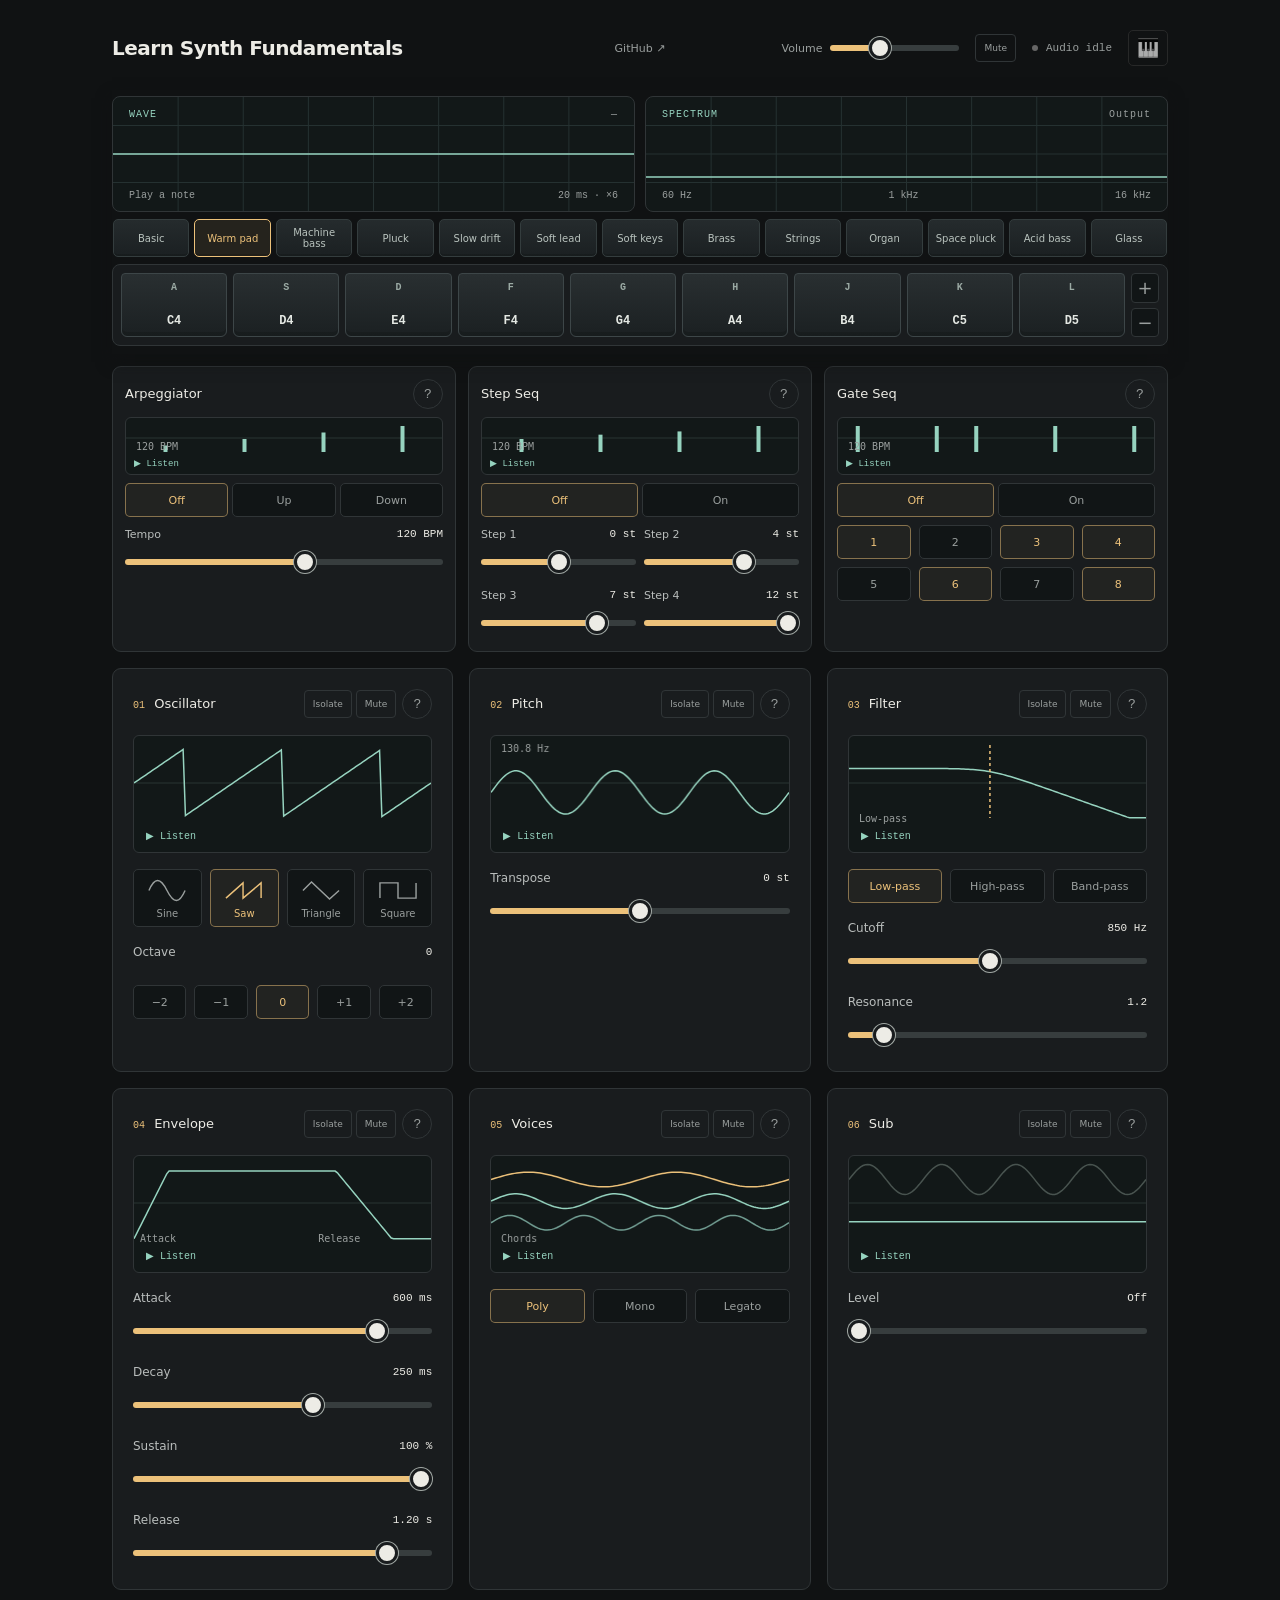
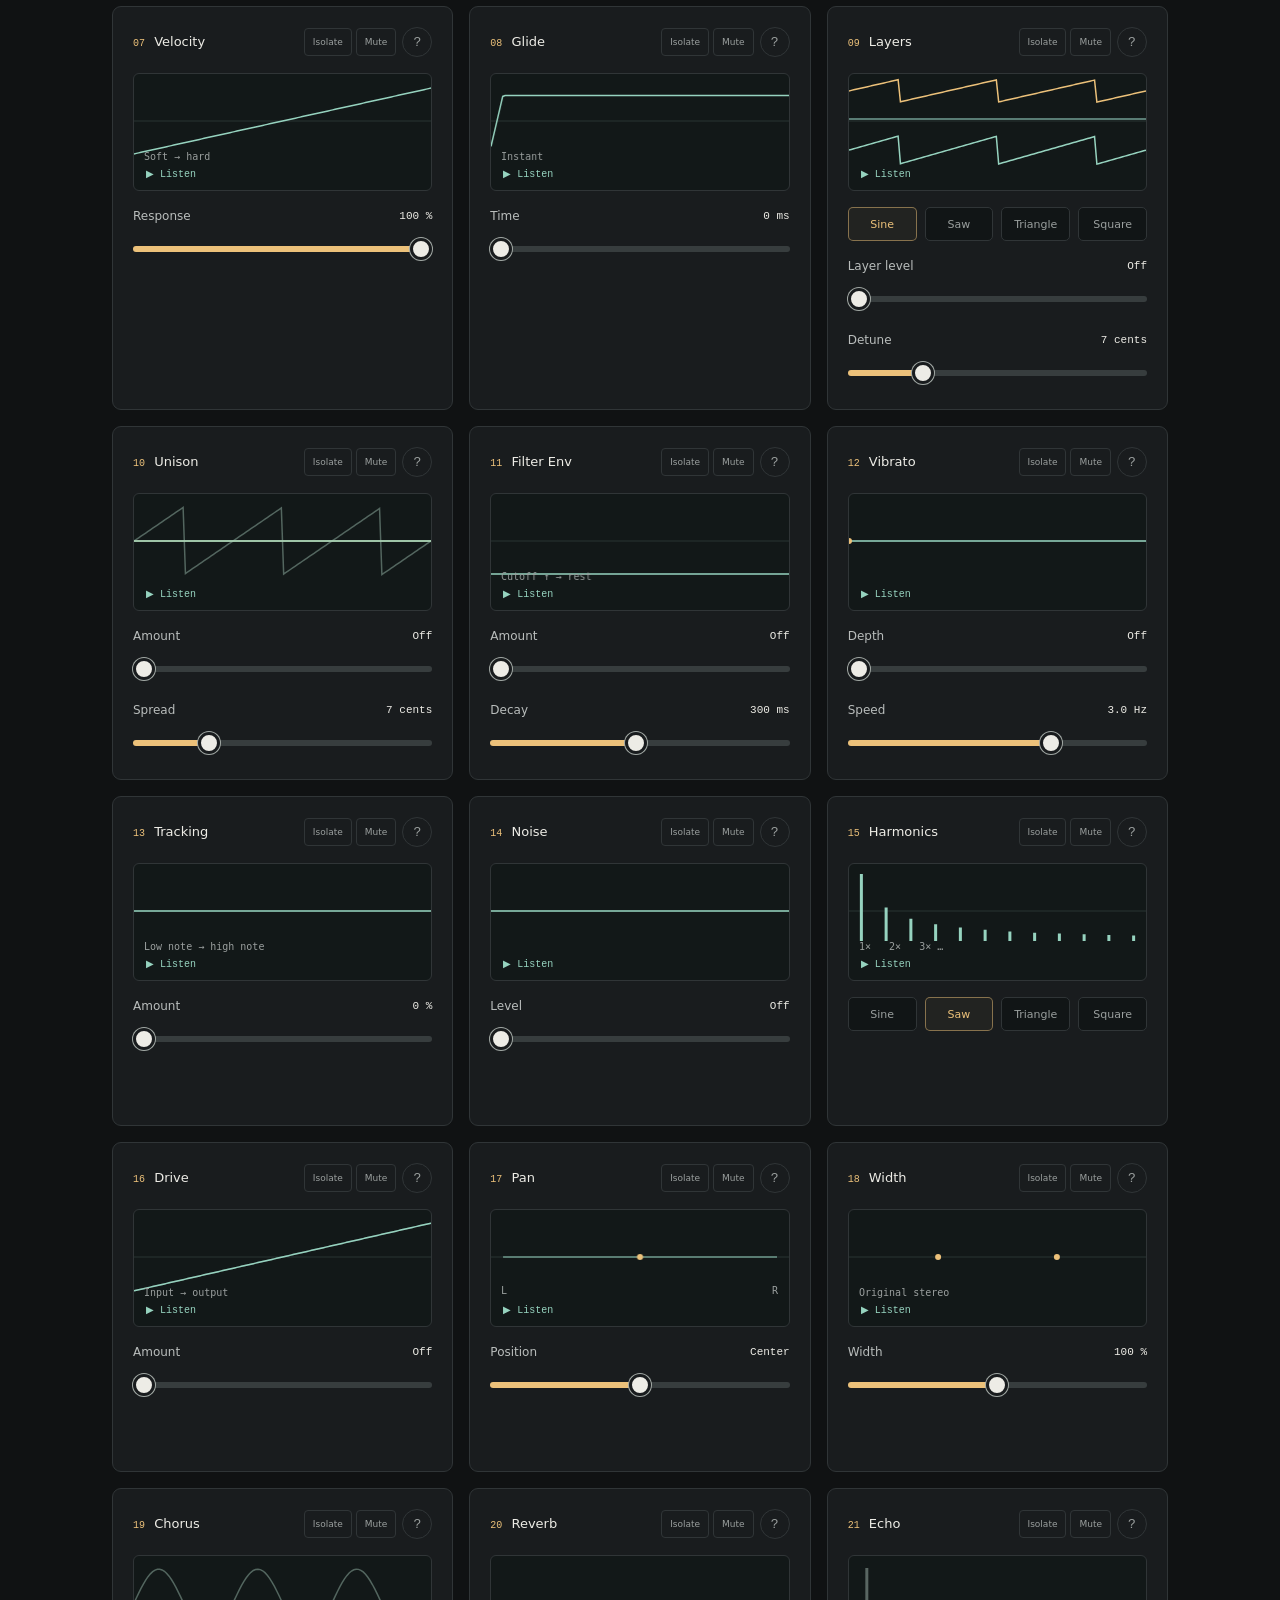
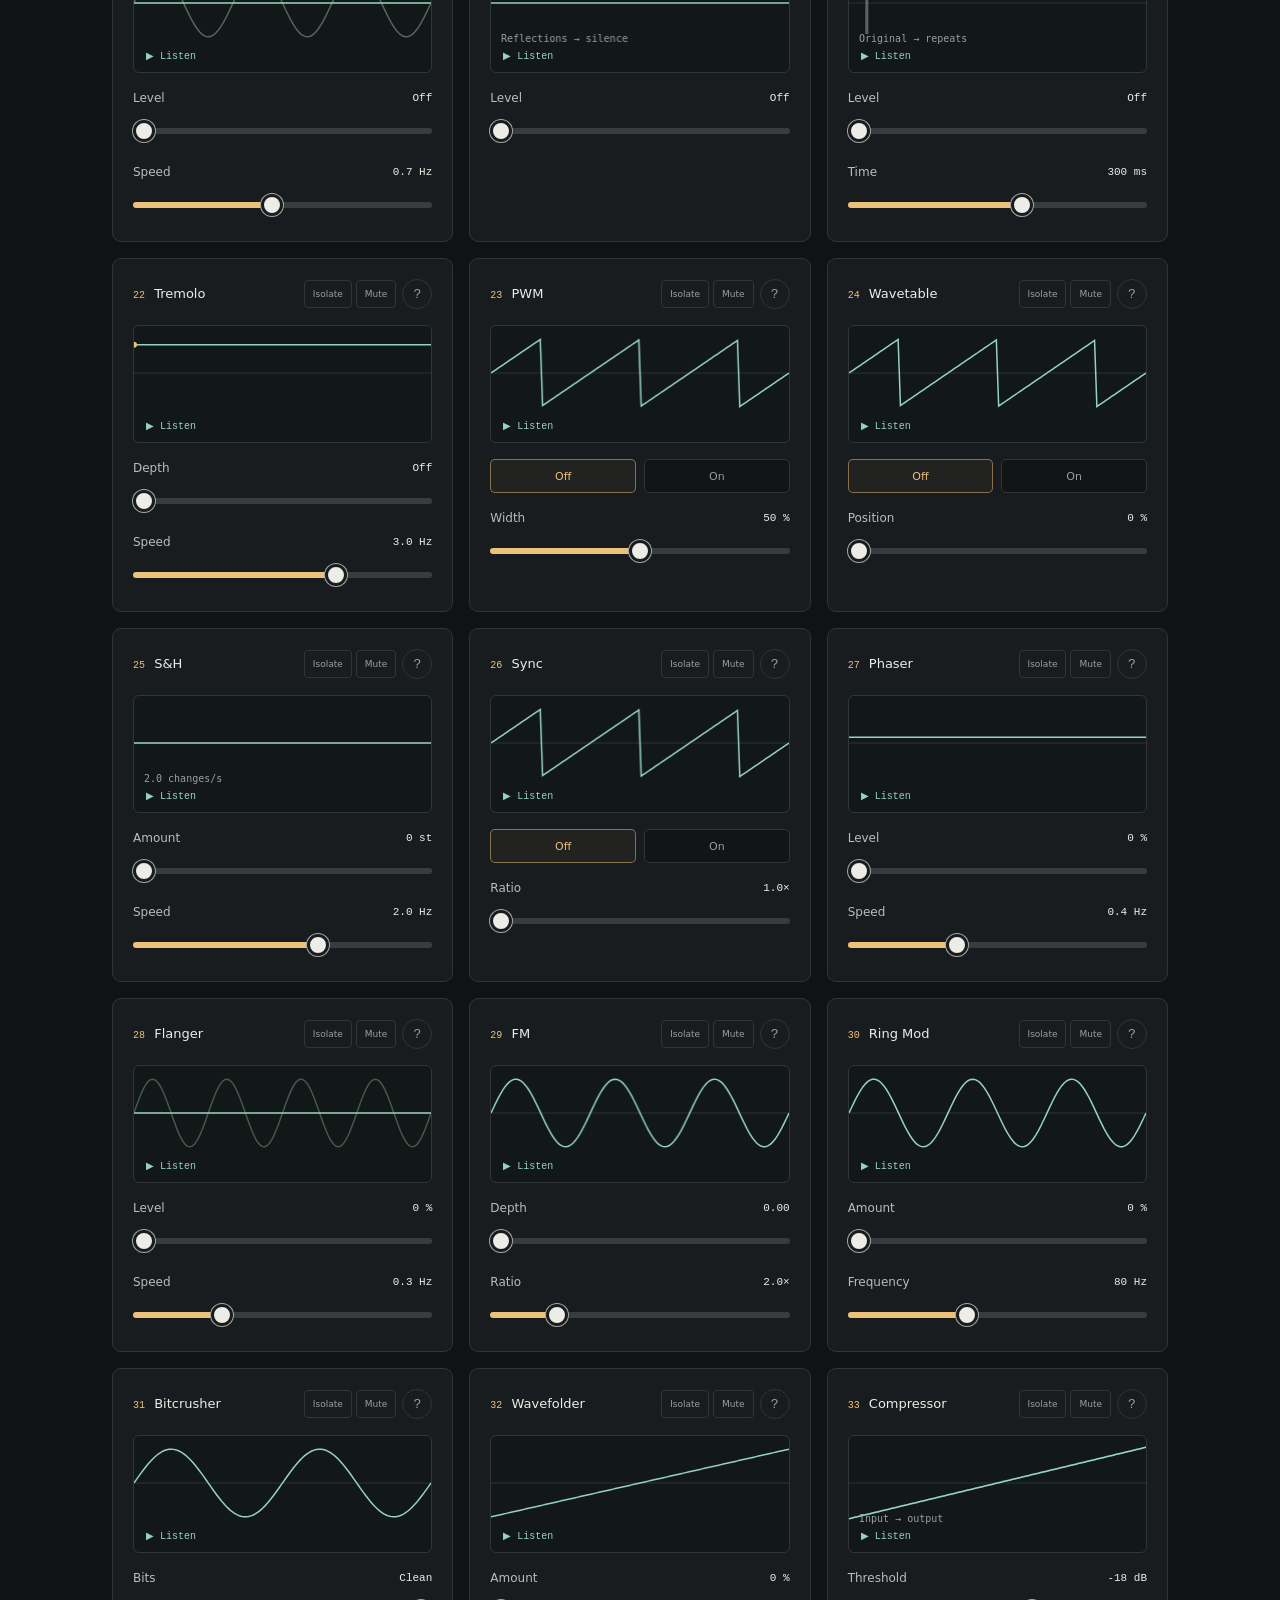
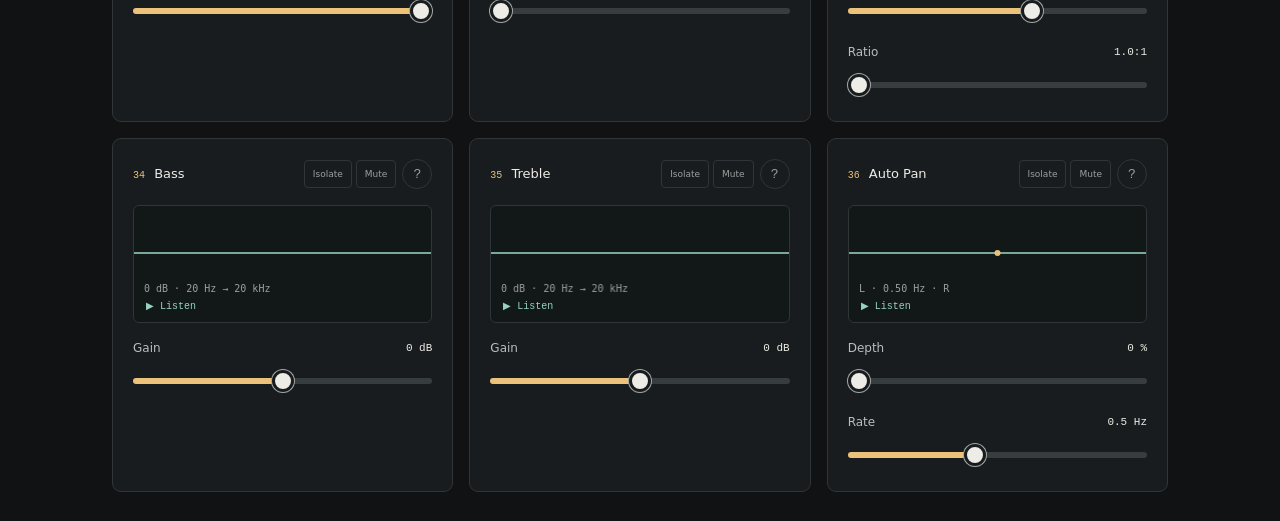
==== commit 8b96cdcf: "Keep module titles on one line and align controls right" ====
--- a/index.html
+++ b/index.html
@@ -133,8 +133,7 @@
   <div class="transport-controls" id="transport-controls">
    <section aria-label="Arpeggiator" class="module transport-module" data-card="arp" id="lesson-arp">
     <div class="module-title">
-     <span class="module-name">
-     Arpeggiator</span>
+     <span class="module-name" title="Arpeggiator">Arpeggiator</span>
 
      <button aria-controls="help-arp" aria-expanded="false" aria-label="Explain Arpeggiator" class="question" data-help="arp">
       ?
@@ -179,8 +178,7 @@
    </section>
    <section aria-label="Step Sequencer" class="module transport-module" data-card="stepseq" id="lesson-stepseq">
     <div class="module-title">
-     <span class="module-name">
-     Step Sequencer</span>
+     <span class="module-name" title="Step Sequencer">Step Seq</span>
 
      <button aria-controls="help-stepseq" aria-expanded="false" aria-label="Explain Step Sequencer" class="question" data-help="stepseq">
       ?
@@ -246,8 +244,7 @@
    </section>
    <section aria-label="Gate Sequencer" class="module transport-module" data-card="gateseq" id="lesson-gateseq">
     <div class="module-title">
-     <span class="module-name">
-     Gate Sequencer</span>
+     <span class="module-name" title="Gate Sequencer">Gate Seq</span>
 
      <button aria-controls="help-gateseq" aria-expanded="false" aria-label="Explain Gate Sequencer" class="question" data-help="gateseq">
       ?
@@ -309,8 +306,7 @@
   <div class="chain">
    <section aria-label="Oscillator" class="module" data-card="oscillator" id="lesson-oscillator">
     <div class="module-title">
-     <span class="module-name"><span class="number">01</span>
-     Oscillator</span>
+     <span class="module-name" title="Oscillator"><span class="number">01</span> Oscillator</span>
      <span class="module-actions"><button class="isolate" data-isolate="oscillator" aria-label="Isolate oscillator module" aria-pressed="false" type="button">Isolate</button><button class="mute" data-mute="oscillator" aria-pressed="false" type="button" aria-label="Mute oscillator module">Mute</button></span>
      <button aria-controls="help-oscillator" aria-expanded="false" aria-label="Explain Oscillator" class="question" data-help="oscillator">
       ?
@@ -391,8 +387,7 @@
    </section>
    <section aria-label="Pitch" class="module" data-card="pitch" id="lesson-pitch">
     <div class="module-title">
-     <span class="module-name"><span class="number">02</span>
-     Pitch</span>
+     <span class="module-name" title="Pitch"><span class="number">02</span> Pitch</span>
      <span class="module-actions"><button class="isolate" data-isolate="pitch" aria-label="Isolate pitch module" aria-pressed="false" type="button">Isolate</button><button class="mute" data-mute="pitch" aria-pressed="false" type="button" aria-label="Mute pitch module">Mute</button></span>
      <button aria-controls="help-pitch" aria-expanded="false" aria-label="Explain Pitch" class="question" data-help="pitch">
       ?
@@ -426,8 +421,7 @@
    </section>
    <section aria-label="Filter" class="module" data-card="cutoff" id="lesson-cutoff">
     <div class="module-title">
-     <span class="module-name"><span class="number">03</span>
-     Filter</span>
+     <span class="module-name" title="Filter"><span class="number">03</span> Filter</span>
      <span class="module-actions"><button class="isolate" data-isolate="cutoff" aria-label="Isolate cutoff module" aria-pressed="false" type="button">Isolate</button><button class="mute" data-mute="cutoff" aria-pressed="false" type="button" aria-label="Mute cutoff module">Mute</button></span>
      <button aria-controls="help-cutoff" aria-expanded="false" aria-label="Explain Filter" class="question" data-help="cutoff">
       ?
@@ -489,8 +483,7 @@
    </section>
    <section aria-label="Envelope" class="module" data-card="envelope" id="lesson-envelope">
     <div class="module-title">
-     <span class="module-name"><span class="number">04</span>
-     Envelope</span>
+     <span class="module-name" title="Envelope"><span class="number">04</span> Envelope</span>
      <span class="module-actions"><button class="isolate" data-isolate="envelope" aria-label="Isolate envelope module" aria-pressed="false" type="button">Isolate</button><button class="mute" data-mute="envelope" aria-pressed="false" type="button" aria-label="Mute envelope module">Mute</button></span>
      <button aria-controls="help-envelope" aria-expanded="false" aria-label="Explain Envelope" class="question" data-help="envelope">
       ?
@@ -548,8 +541,7 @@
    </section>
    <section aria-label="Voice Mode" class="module" data-card="voicemode" id="lesson-voicemode">
     <div class="module-title">
-     <span class="module-name"><span class="number">05</span>
-     Voice Mode</span>
+     <span class="module-name" title="Voice Mode"><span class="number">05</span> Voices</span>
      <span class="module-actions"><button class="isolate" data-isolate="voicemode" aria-label="Isolate voicemode module" aria-pressed="false" type="button">Isolate</button><button class="mute" data-mute="voicemode" aria-pressed="false" type="button" aria-label="Mute voicemode module">Mute</button></span>
      <button aria-controls="help-voicemode" aria-expanded="false" aria-label="Explain Voice Mode" class="question" data-help="voicemode">
       ?
@@ -586,8 +578,7 @@
    </section>
    <section aria-label="Sub" class="module" data-card="sub" id="lesson-sub">
     <div class="module-title">
-     <span class="module-name"><span class="number">06</span>
-     Sub</span>
+     <span class="module-name" title="Sub"><span class="number">06</span> Sub</span>
      <span class="module-actions"><button class="isolate" data-isolate="sub" aria-label="Isolate sub module" aria-pressed="false" type="button">Isolate</button><button class="mute" data-mute="sub" aria-pressed="false" type="button" aria-label="Mute sub module">Mute</button></span>
      <button aria-controls="help-sub" aria-expanded="false" aria-label="Explain Sub" class="question" data-help="sub">
       ?
@@ -621,8 +612,7 @@
    </section>
    <section aria-label="Velocity" class="module" data-card="velocity" id="lesson-velocity">
     <div class="module-title">
-     <span class="module-name"><span class="number">07</span>
-     Velocity</span>
+     <span class="module-name" title="Velocity"><span class="number">07</span> Velocity</span>
      <span class="module-actions"><button class="isolate" data-isolate="velocity" aria-label="Isolate velocity module" aria-pressed="false" type="button">Isolate</button><button class="mute" data-mute="velocity" aria-pressed="false" type="button" aria-label="Mute velocity module">Mute</button></span>
      <button aria-controls="help-velocity" aria-expanded="false" aria-label="Explain Velocity" class="question" data-help="velocity">
       ?
@@ -656,8 +646,7 @@
    </section>
    <section aria-label="Glide" class="module" data-card="glide" id="lesson-glide">
     <div class="module-title">
-     <span class="module-name"><span class="number">08</span>
-     Glide</span>
+     <span class="module-name" title="Glide"><span class="number">08</span> Glide</span>
      <span class="module-actions"><button class="isolate" data-isolate="glide" aria-label="Isolate glide module" aria-pressed="false" type="button">Isolate</button><button class="mute" data-mute="glide" aria-pressed="false" type="button" aria-label="Mute glide module">Mute</button></span>
      <button aria-controls="help-glide" aria-expanded="false" aria-label="Explain Glide" class="question" data-help="glide">
       ?
@@ -691,8 +680,7 @@
    </section>
    <section aria-label="Layers" class="module" data-card="layers" id="lesson-layers">
     <div class="module-title">
-     <span class="module-name"><span class="number">09</span>
-     Layers</span>
+     <span class="module-name" title="Layers"><span class="number">09</span> Layers</span>
      <span class="module-actions"><button class="isolate" data-isolate="layers" aria-label="Isolate layers module" aria-pressed="false" type="button">Isolate</button><button class="mute" data-mute="layers" aria-pressed="false" type="button" aria-label="Mute layers module">Mute</button></span>
      <button aria-controls="help-layers" aria-expanded="false" aria-label="Explain Layers" class="question" data-help="layers">
       ?
@@ -762,8 +750,7 @@
    </section>
    <section aria-label="Unison" class="module" data-card="unison" id="lesson-unison">
     <div class="module-title">
-     <span class="module-name"><span class="number">10</span>
-     Unison</span>
+     <span class="module-name" title="Unison"><span class="number">10</span> Unison</span>
      <span class="module-actions"><button class="isolate" data-isolate="unison" aria-label="Isolate unison module" aria-pressed="false" type="button">Isolate</button><button class="mute" data-mute="unison" aria-pressed="false" type="button" aria-label="Mute unison module">Mute</button></span>
      <button aria-controls="help-unison" aria-expanded="false" aria-label="Explain Unison" class="question" data-help="unison">
       ?
@@ -805,8 +792,7 @@
    </section>
    <section aria-label="Filter Envelope" class="module" data-card="filterenv" id="lesson-filterenv">
     <div class="module-title">
-     <span class="module-name"><span class="number">11</span>
-     Filter Envelope</span>
+     <span class="module-name" title="Filter Envelope"><span class="number">11</span> Filter Env</span>
      <span class="module-actions"><button class="isolate" data-isolate="filterenv" aria-label="Isolate filterenv module" aria-pressed="false" type="button">Isolate</button><button class="mute" data-mute="filterenv" aria-pressed="false" type="button" aria-label="Mute filterenv module">Mute</button></span>
      <button aria-controls="help-filterenv" aria-expanded="false" aria-label="Explain Filter Envelope" class="question" data-help="filterenv">
       ?
@@ -848,8 +834,7 @@
    </section>
    <section aria-label="LFO · vibrato" class="module" data-card="lfo" id="lesson-lfo">
     <div class="module-title">
-     <span class="module-name"><span class="number">12</span>
-     LFO · vibrato</span>
+     <span class="module-name" title="LFO · vibrato"><span class="number">12</span> Vibrato</span>
      <span class="module-actions"><button class="isolate" data-isolate="lfo" aria-label="Isolate lfo module" aria-pressed="false" type="button">Isolate</button><button class="mute" data-mute="lfo" aria-pressed="false" type="button" aria-label="Mute lfo module">Mute</button></span>
      <button aria-controls="help-lfo" aria-expanded="false" aria-label="Explain LFO · vibrato" class="question" data-help="lfo">
       ?
@@ -905,8 +890,7 @@
    </section>
    <section aria-label="Filter Tracking" class="module" data-card="tracking" id="lesson-tracking">
     <div class="module-title">
-     <span class="module-name"><span class="number">13</span>
-     Filter Tracking</span>
+     <span class="module-name" title="Filter Tracking"><span class="number">13</span> Tracking</span>
      <span class="module-actions"><button class="isolate" data-isolate="tracking" aria-label="Isolate tracking module" aria-pressed="false" type="button">Isolate</button><button class="mute" data-mute="tracking" aria-pressed="false" type="button" aria-label="Mute tracking module">Mute</button></span>
      <button aria-controls="help-tracking" aria-expanded="false" aria-label="Explain Filter Tracking" class="question" data-help="tracking">
       ?
@@ -940,8 +924,7 @@
    </section>
    <section aria-label="Noise" class="module" data-card="noise" id="lesson-noise">
     <div class="module-title">
-     <span class="module-name"><span class="number">14</span>
-     Noise</span>
+     <span class="module-name" title="Noise"><span class="number">14</span> Noise</span>
      <span class="module-actions"><button class="isolate" data-isolate="noise" aria-label="Isolate noise module" aria-pressed="false" type="button">Isolate</button><button class="mute" data-mute="noise" aria-pressed="false" type="button" aria-label="Mute noise module">Mute</button></span>
      <button aria-controls="help-noise" aria-expanded="false" aria-label="Explain Noise" class="question" data-help="noise">
       ?
@@ -975,8 +958,7 @@
    </section>
    <section aria-label="Harmonics" class="module" data-card="harmonics" id="lesson-harmonics">
     <div class="module-title">
-     <span class="module-name"><span class="number">15</span>
-     Harmonics</span>
+     <span class="module-name" title="Harmonics"><span class="number">15</span> Harmonics</span>
      <span class="module-actions"><button class="isolate" data-isolate="harmonics" aria-label="Isolate harmonics module" aria-pressed="false" type="button">Isolate</button><button class="mute" data-mute="harmonics" aria-pressed="false" type="button" aria-label="Mute harmonics module">Mute</button></span>
      <button aria-controls="help-harmonics" aria-expanded="false" aria-label="Explain Harmonics" class="question" data-help="harmonics">
       ?
@@ -1031,8 +1013,7 @@
    </section>
    <section aria-label="Drive" class="module" data-card="drive" id="lesson-drive">
     <div class="module-title">
-     <span class="module-name"><span class="number">16</span>
-     Drive</span>
+     <span class="module-name" title="Drive"><span class="number">16</span> Drive</span>
      <span class="module-actions"><button class="isolate" data-isolate="drive" aria-label="Isolate drive module" aria-pressed="false" type="button">Isolate</button><button class="mute" data-mute="drive" aria-pressed="false" type="button" aria-label="Mute drive module">Mute</button></span>
      <button aria-controls="help-drive" aria-expanded="false" aria-label="Explain Drive" class="question" data-help="drive">
       ?
@@ -1066,8 +1047,7 @@
    </section>
    <section aria-label="Pan" class="module" data-card="pan" id="lesson-pan">
     <div class="module-title">
-     <span class="module-name"><span class="number">17</span>
-     Pan</span>
+     <span class="module-name" title="Pan"><span class="number">17</span> Pan</span>
      <span class="module-actions"><button class="isolate" data-isolate="pan" aria-label="Isolate pan module" aria-pressed="false" type="button">Isolate</button><button class="mute" data-mute="pan" aria-pressed="false" type="button" aria-label="Mute pan module">Mute</button></span>
      <button aria-controls="help-pan" aria-expanded="false" aria-label="Explain Pan" class="question" data-help="pan">
       ?
@@ -1101,8 +1081,7 @@
    </section>
    <section aria-label="Stereo Width" class="module" data-card="width" id="lesson-width">
     <div class="module-title">
-     <span class="module-name"><span class="number">18</span>
-     Stereo Width</span>
+     <span class="module-name" title="Stereo Width"><span class="number">18</span> Width</span>
      <span class="module-actions"><button class="isolate" data-isolate="width" aria-label="Isolate width module" aria-pressed="false" type="button">Isolate</button><button class="mute" data-mute="width" aria-pressed="false" type="button" aria-label="Mute width module">Mute</button></span>
      <button aria-controls="help-width" aria-expanded="false" aria-label="Explain Stereo Width" class="question" data-help="width">
       ?
@@ -1136,8 +1115,7 @@
    </section>
    <section aria-label="Chorus" class="module" data-card="chorus" id="lesson-chorus">
     <div class="module-title">
-     <span class="module-name"><span class="number">19</span>
-     Chorus</span>
+     <span class="module-name" title="Chorus"><span class="number">19</span> Chorus</span>
      <span class="module-actions"><button class="isolate" data-isolate="chorus" aria-label="Isolate chorus module" aria-pressed="false" type="button">Isolate</button><button class="mute" data-mute="chorus" aria-pressed="false" type="button" aria-label="Mute chorus module">Mute</button></span>
      <button aria-controls="help-chorus" aria-expanded="false" aria-label="Explain Chorus" class="question" data-help="chorus">
       ?
@@ -1179,8 +1157,7 @@
    </section>
    <section aria-label="Reverb" class="module" data-card="reverb" id="lesson-reverb">
     <div class="module-title">
-     <span class="module-name"><span class="number">20</span>
-     Reverb</span>
+     <span class="module-name" title="Reverb"><span class="number">20</span> Reverb</span>
      <span class="module-actions"><button class="isolate" data-isolate="reverb" aria-label="Isolate reverb module" aria-pressed="false" type="button">Isolate</button><button class="mute" data-mute="reverb" aria-pressed="false" type="button" aria-label="Mute reverb module">Mute</button></span>
      <button aria-controls="help-reverb" aria-expanded="false" aria-label="Explain Reverb" class="question" data-help="reverb">
       ?
@@ -1214,8 +1191,7 @@
    </section>
    <section aria-label="Echo" class="module" data-card="echo" id="lesson-echo">
     <div class="module-title">
-     <span class="module-name"><span class="number">21</span>
-     Echo</span>
+     <span class="module-name" title="Echo"><span class="number">21</span> Echo</span>
      <span class="module-actions"><button class="isolate" data-isolate="echo" aria-label="Isolate echo module" aria-pressed="false" type="button">Isolate</button><button class="mute" data-mute="echo" aria-pressed="false" type="button" aria-label="Mute echo module">Mute</button></span>
      <button aria-controls="help-echo" aria-expanded="false" aria-label="Explain Echo" class="question" data-help="echo">
       ?
@@ -1257,8 +1233,7 @@
    </section>
    <section aria-label="Tremolo" class="module" data-card="tremolo" id="lesson-tremolo">
     <div class="module-title">
-     <span class="module-name"><span class="number">22</span>
-     Tremolo</span>
+     <span class="module-name" title="Tremolo"><span class="number">22</span> Tremolo</span>
      <span class="module-actions"><button class="isolate" data-isolate="tremolo" aria-label="Isolate tremolo module" aria-pressed="false" type="button">Isolate</button><button class="mute" data-mute="tremolo" aria-pressed="false" type="button" aria-label="Mute tremolo module">Mute</button></span>
      <button aria-controls="help-tremolo" aria-expanded="false" aria-label="Explain Tremolo" class="question" data-help="tremolo">
       ?
@@ -1300,8 +1275,7 @@
    </section>
    <section aria-label="PWM" class="module" data-card="pwm" id="lesson-pwm">
     <div class="module-title">
-     <span class="module-name"><span class="number">23</span>
-     PWM</span>
+     <span class="module-name" title="PWM"><span class="number">23</span> PWM</span>
      <span class="module-actions"><button class="isolate" data-isolate="pwm" aria-label="Isolate pwm module" aria-pressed="false" type="button">Isolate</button><button class="mute" data-mute="pwm" aria-pressed="false" type="button" aria-label="Mute pwm module">Mute</button></span>
      <button aria-controls="help-pwm" aria-expanded="false" aria-label="Explain PWM" class="question" data-help="pwm">
       ?
@@ -1343,8 +1317,7 @@
    </section>
    <section aria-label="Wavetable" class="module" data-card="wavetable" id="lesson-wavetable">
     <div class="module-title">
-     <span class="module-name"><span class="number">24</span>
-     Wavetable</span>
+     <span class="module-name" title="Wavetable"><span class="number">24</span> Wavetable</span>
      <span class="module-actions"><button class="isolate" data-isolate="wavetable" aria-label="Isolate wavetable module" aria-pressed="false" type="button">Isolate</button><button class="mute" data-mute="wavetable" aria-pressed="false" type="button" aria-label="Mute wavetable module">Mute</button></span>
      <button aria-controls="help-wavetable" aria-expanded="false" aria-label="Explain Wavetable" class="question" data-help="wavetable">
       ?
@@ -1386,8 +1359,7 @@
    </section>
    <section aria-label="Sample &amp; Hold" class="module" data-card="samplehold" id="lesson-samplehold">
     <div class="module-title">
-     <span class="module-name"><span class="number">25</span>
-     Sample &amp; Hold</span>
+     <span class="module-name" title="Sample &amp; Hold"><span class="number">25</span> S&amp;H</span>
      <span class="module-actions"><button class="isolate" data-isolate="samplehold" aria-label="Isolate samplehold module" aria-pressed="false" type="button">Isolate</button><button class="mute" data-mute="samplehold" aria-pressed="false" type="button" aria-label="Mute samplehold module">Mute</button></span>
      <button aria-controls="help-samplehold" aria-expanded="false" aria-label="Explain Sample &amp; Hold" class="question" data-help="samplehold">
       ?
@@ -1429,8 +1401,7 @@
    </section>
    <section aria-label="Oscillator Sync" class="module" data-card="sync" id="lesson-sync">
     <div class="module-title">
-     <span class="module-name"><span class="number">26</span>
-     Oscillator Sync</span>
+     <span class="module-name" title="Oscillator Sync"><span class="number">26</span> Sync</span>
      <span class="module-actions"><button class="isolate" data-isolate="sync" aria-label="Isolate sync module" aria-pressed="false" type="button">Isolate</button><button class="mute" data-mute="sync" aria-pressed="false" type="button" aria-label="Mute sync module">Mute</button></span>
      <button aria-controls="help-sync" aria-expanded="false" aria-label="Explain Oscillator Sync" class="question" data-help="sync">
       ?
@@ -1472,8 +1443,7 @@
    </section>
    <section aria-label="Phaser" class="module" data-card="phaser" id="lesson-phaser">
     <div class="module-title">
-     <span class="module-name"><span class="number">27</span>
-     Phaser</span>
+     <span class="module-name" title="Phaser"><span class="number">27</span> Phaser</span>
      <span class="module-actions"><button class="isolate" data-isolate="phaser" aria-label="Isolate phaser module" aria-pressed="false" type="button">Isolate</button><button class="mute" data-mute="phaser" aria-pressed="false" type="button" aria-label="Mute phaser module">Mute</button></span>
      <button aria-controls="help-phaser" aria-expanded="false" aria-label="Explain Phaser" class="question" data-help="phaser">
       ?
@@ -1515,8 +1485,7 @@
    </section>
    <section aria-label="Flanger" class="module" data-card="flanger" id="lesson-flanger">
     <div class="module-title">
-     <span class="module-name"><span class="number">28</span>
-     Flanger</span>
+     <span class="module-name" title="Flanger"><span class="number">28</span> Flanger</span>
      <span class="module-actions"><button class="isolate" data-isolate="flanger" aria-label="Isolate flanger module" aria-pressed="false" type="button">Isolate</button><button class="mute" data-mute="flanger" aria-pressed="false" type="button" aria-label="Mute flanger module">Mute</button></span>
      <button aria-controls="help-flanger" aria-expanded="false" aria-label="Explain Flanger" class="question" data-help="flanger">
       ?
@@ -1561,8 +1530,7 @@
 
    <section aria-label="FM" class="module" data-card="fm" id="lesson-fm">
     <div class="module-title">
-     <span class="module-name"><span class="number">29</span>
-     FM</span>
+     <span class="module-name" title="FM"><span class="number">29</span> FM</span>
      <span class="module-actions"><button class="isolate" data-isolate="fm" aria-label="Isolate fm module" aria-pressed="false" type="button">Isolate</button><button class="mute" data-mute="fm" aria-pressed="false" type="button" aria-label="Mute fm module">Mute</button></span>
      <button aria-controls="help-fm" aria-expanded="false" aria-label="Explain FM" class="question" data-help="fm">
       ?
@@ -1604,8 +1572,7 @@
    </section>
    <section aria-label="Ring Modulation" class="module" data-card="ring" id="lesson-ring">
     <div class="module-title">
-     <span class="module-name"><span class="number">30</span>
-     Ring Modulation</span>
+     <span class="module-name" title="Ring Modulation"><span class="number">30</span> Ring Mod</span>
      <span class="module-actions"><button class="isolate" data-isolate="ring" aria-label="Isolate ring module" aria-pressed="false" type="button">Isolate</button><button class="mute" data-mute="ring" aria-pressed="false" type="button" aria-label="Mute ring module">Mute</button></span>
      <button aria-controls="help-ring" aria-expanded="false" aria-label="Explain Ring Modulation" class="question" data-help="ring">
       ?
@@ -1647,8 +1614,7 @@
    </section>
    <section aria-label="Bitcrusher" class="module" data-card="crusher" id="lesson-crusher">
     <div class="module-title">
-     <span class="module-name"><span class="number">31</span>
-     Bitcrusher</span>
+     <span class="module-name" title="Bitcrusher"><span class="number">31</span> Bitcrusher</span>
      <span class="module-actions"><button class="isolate" data-isolate="crusher" aria-label="Isolate crusher module" aria-pressed="false" type="button">Isolate</button><button class="mute" data-mute="crusher" aria-pressed="false" type="button" aria-label="Mute crusher module">Mute</button></span>
      <button aria-controls="help-crusher" aria-expanded="false" aria-label="Explain Bitcrusher" class="question" data-help="crusher">
       ?
@@ -1682,8 +1648,7 @@
    </section>
    <section aria-label="Wavefolder" class="module" data-card="folder" id="lesson-folder">
     <div class="module-title">
-     <span class="module-name"><span class="number">32</span>
-     Wavefolder</span>
+     <span class="module-name" title="Wavefolder"><span class="number">32</span> Wavefolder</span>
      <span class="module-actions"><button class="isolate" data-isolate="folder" aria-label="Isolate folder module" aria-pressed="false" type="button">Isolate</button><button class="mute" data-mute="folder" aria-pressed="false" type="button" aria-label="Mute folder module">Mute</button></span>
      <button aria-controls="help-folder" aria-expanded="false" aria-label="Explain Wavefolder" class="question" data-help="folder">
       ?
@@ -1717,8 +1682,7 @@
    </section>
    <section aria-label="Compressor" class="module" data-card="compressor" id="lesson-compressor">
     <div class="module-title">
-     <span class="module-name"><span class="number">33</span>
-     Compressor</span>
+     <span class="module-name" title="Compressor"><span class="number">33</span> Compressor</span>
      <span class="module-actions"><button class="isolate" data-isolate="compressor" aria-label="Isolate compressor module" aria-pressed="false" type="button">Isolate</button><button class="mute" data-mute="compressor" aria-pressed="false" type="button" aria-label="Mute compressor module">Mute</button></span>
      <button aria-controls="help-compressor" aria-expanded="false" aria-label="Explain Compressor" class="question" data-help="compressor">
       ?
@@ -1760,7 +1724,7 @@
    </section>
    <section aria-label="Bass" class="module" data-card="bass" id="lesson-bass">
     <div class="module-title">
-     <span class="module-name"><span class="number">34</span> Bass</span>
+     <span class="module-name" title="Bass"><span class="number">34</span> Bass</span>
      <span class="module-actions"><button class="isolate" data-isolate="bass" aria-label="Isolate bass module" aria-pressed="false" type="button">Isolate</button><button class="mute" data-mute="bass" aria-pressed="false" type="button" aria-label="Mute bass module">Mute</button></span>
      <button class="question" data-help="bass" aria-controls="help-bass" aria-expanded="false" aria-label="Explain Bass">?</button>
     </div>
@@ -1773,7 +1737,7 @@
    </section>
    <section aria-label="Treble" class="module" data-card="treble" id="lesson-treble">
     <div class="module-title">
-     <span class="module-name"><span class="number">35</span> Treble</span>
+     <span class="module-name" title="Treble"><span class="number">35</span> Treble</span>
      <span class="module-actions"><button class="isolate" data-isolate="treble" aria-label="Isolate treble module" aria-pressed="false" type="button">Isolate</button><button class="mute" data-mute="treble" aria-pressed="false" type="button" aria-label="Mute treble module">Mute</button></span>
      <button class="question" data-help="treble" aria-controls="help-treble" aria-expanded="false" aria-label="Explain Treble">?</button>
     </div>
@@ -1786,7 +1750,7 @@
    </section>
    <section aria-label="Auto Pan" class="module" data-card="autopan" id="lesson-autopan">
     <div class="module-title">
-     <span class="module-name"><span class="number">36</span> Auto Pan</span>
+     <span class="module-name" title="Auto Pan"><span class="number">36</span> Auto Pan</span>
      <span class="module-actions"><button class="isolate" data-isolate="autopan" aria-label="Isolate Auto Pan" aria-pressed="false" type="button">Isolate</button><button class="mute" data-mute="autopan" aria-label="Mute Auto Pan" aria-pressed="false" type="button">Mute</button></span>
      <button class="question" data-help="autopan" aria-controls="help-autopan" aria-expanded="false" aria-label="Explain Auto Pan">?</button>
     </div>
--- a/src/styles.css
+++ b/src/styles.css
@@ -139,9 +139,9 @@
 .isolate { min-height:24px; justify-self:end; border:1px solid var(--line); border-radius:4px; padding:3px 6px; font-size:9px; color:var(--muted); background:transparent; }
 .isolate[aria-pressed=true] { color:var(--mint); border-color:var(--mint); background:#96d3bf16; }
 
-/* One audition button per module, centered in the header. */
-.module-title { display: grid; grid-template-columns: minmax(0, 1fr) auto minmax(30px, 1fr); }
-.module-name { min-width: 0; line-height: 1.35; }
+/* Single-line titles; audition controls sit together on the right. */
+.module-title { display: grid; grid-template-columns: minmax(0, 1fr) auto auto; gap: 6px; }
+.module-name { min-width: 0; line-height: 1.35; white-space: nowrap; overflow: hidden; text-overflow: ellipsis; }
 .module-name .number { margin-right: 5px; }
 .module-title .isolate { justify-self: center; min-height: 28px; padding: 4px 8px; }
 .module-title .question { justify-self: end; margin-left: 0; }
@@ -158,7 +158,7 @@
 #controls-stepseq { grid-template-columns: 1fr 1fr; }
 #controls-stepseq > .choices { grid-column: 1 / -1; }
 @media (max-width: 620px) { .transport-controls { grid-template-columns: 1fr; } }
-.module-actions { display: flex; gap: 4px; justify-self: center; }
+.module-actions { display: flex; gap: 4px; justify-self: end; white-space: nowrap; }
 .mute { min-height: 28px; padding: 4px 8px; border: 1px solid var(--line); border-radius: 4px; background: transparent; color: var(--muted); font-size: 9px; }
 .mute[aria-pressed=true] { color: var(--accent); border-color: var(--accent); background: #ecc17a19; }
 .profile-export { position: fixed; right: 12px; bottom: 12px; z-index: 30; padding: 8px 12px; border: 1px solid var(--mint); border-radius: 5px; background: var(--panel); color: var(--mint); font-size: 11px; }
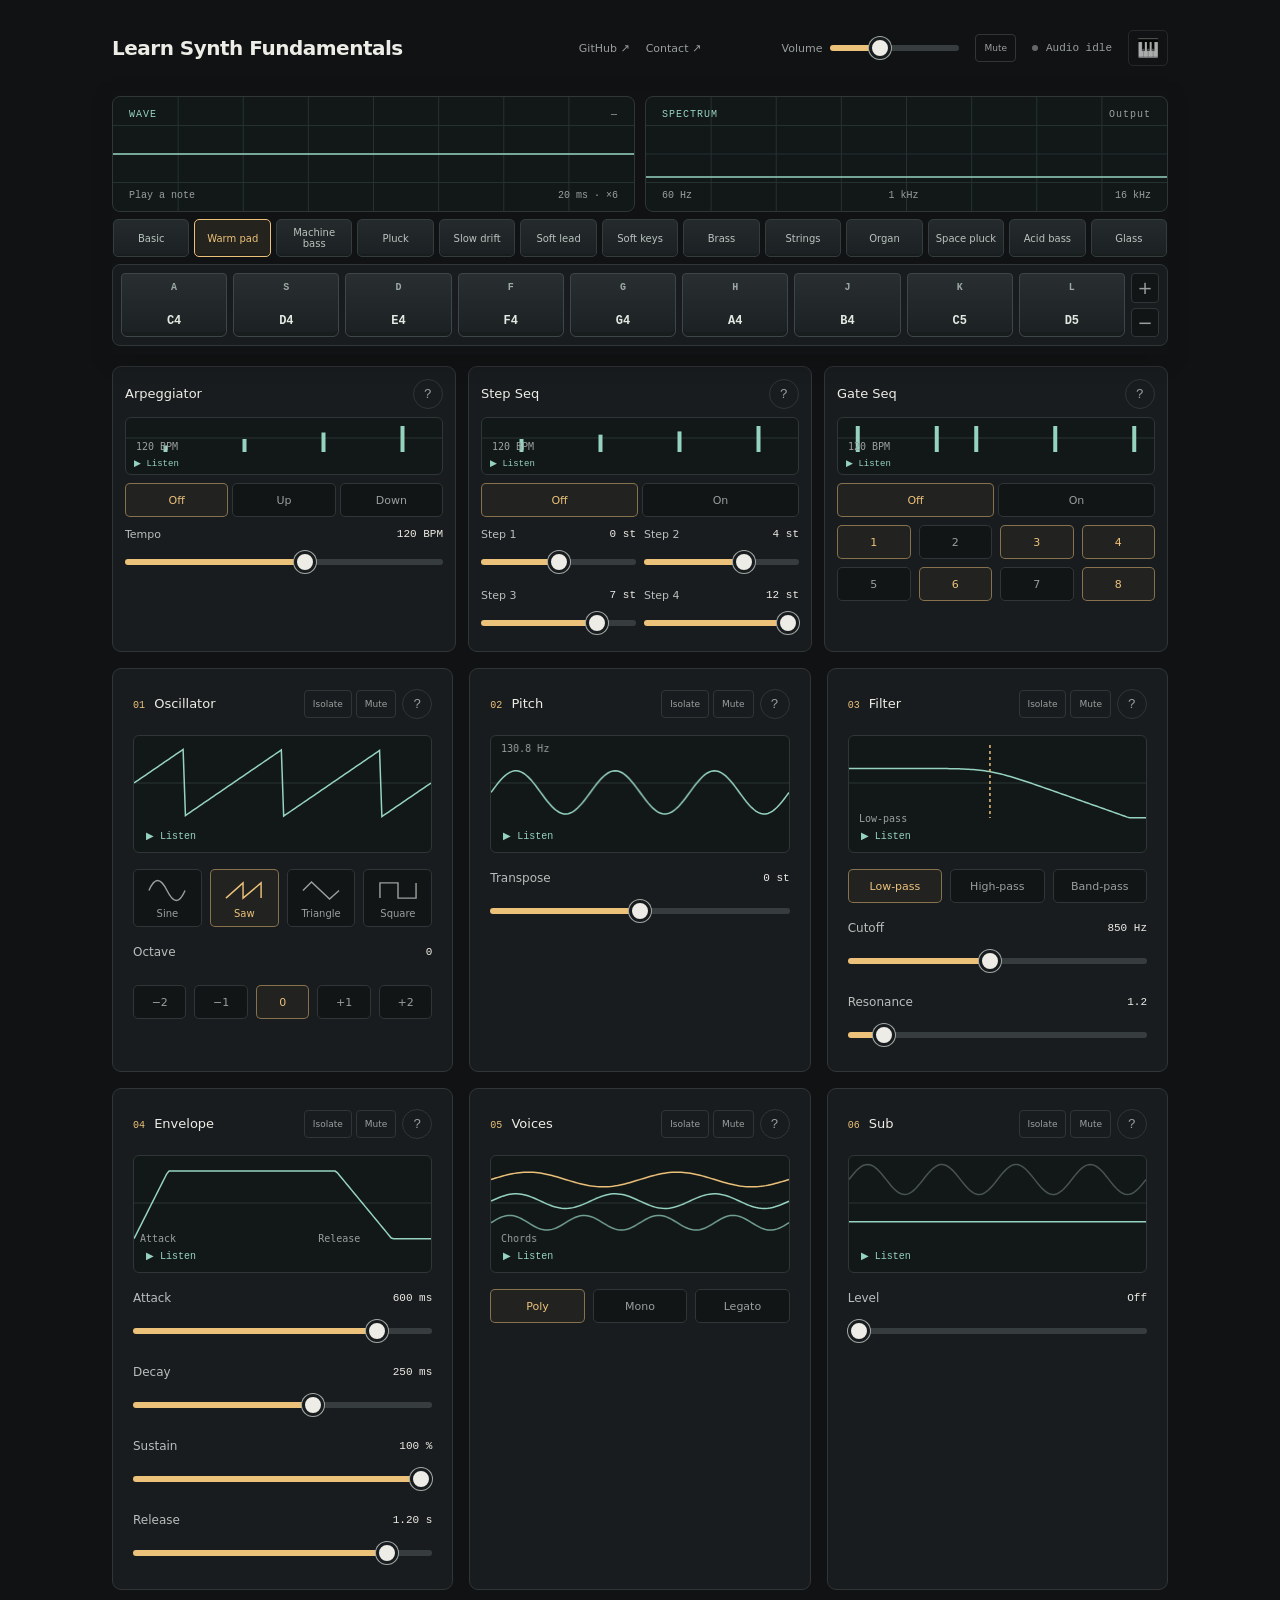
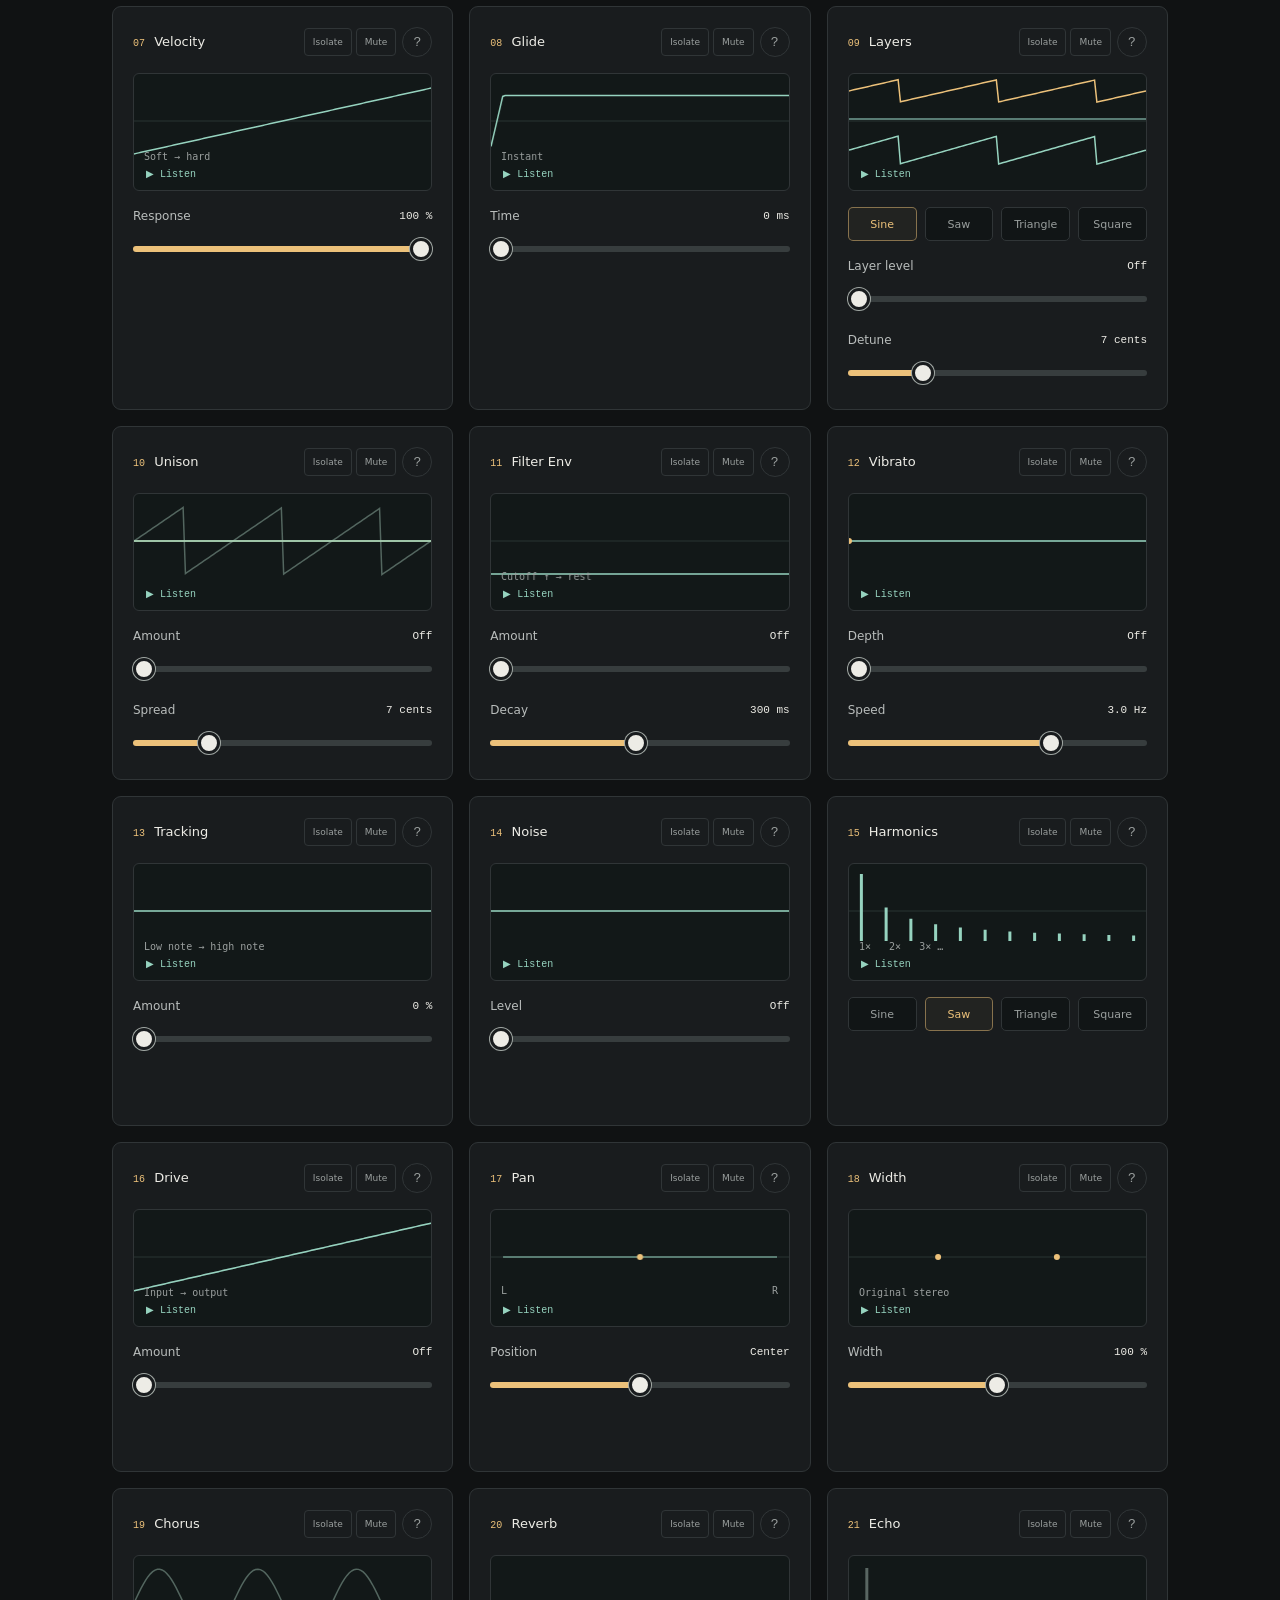
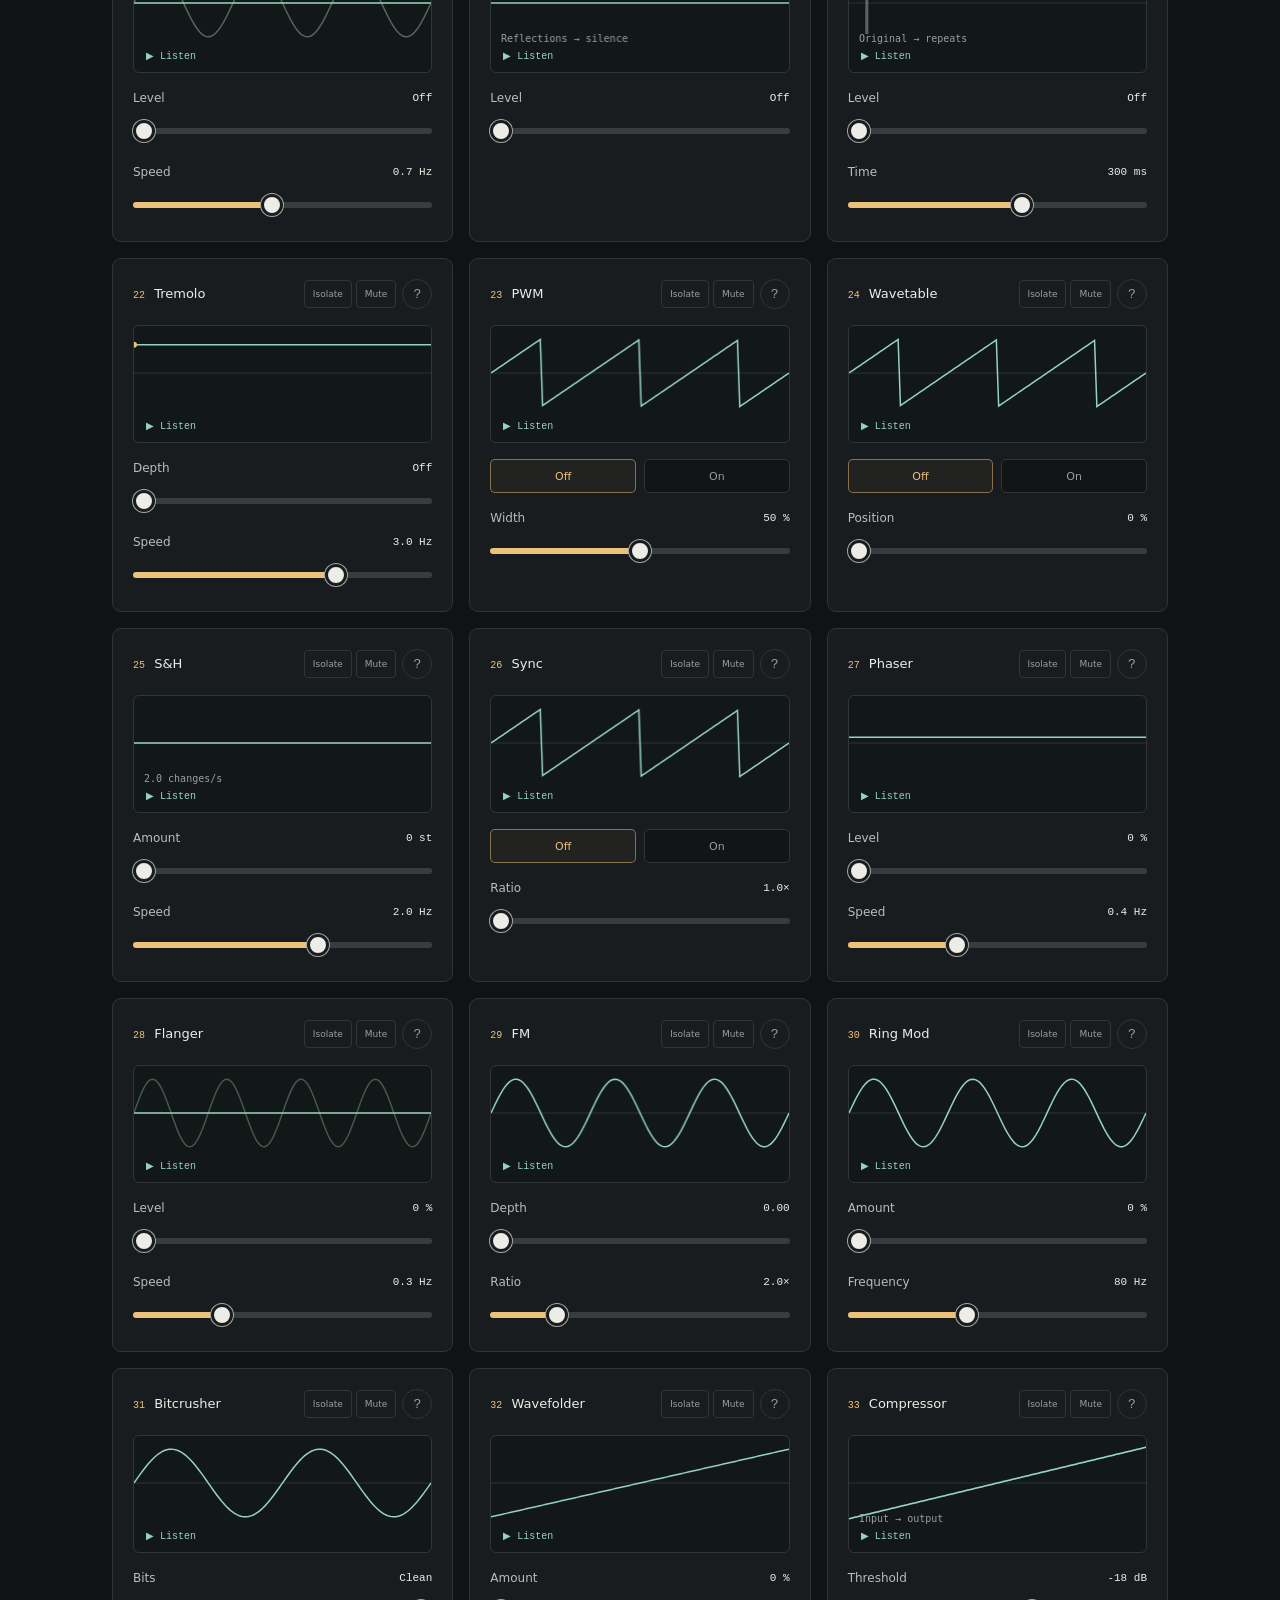
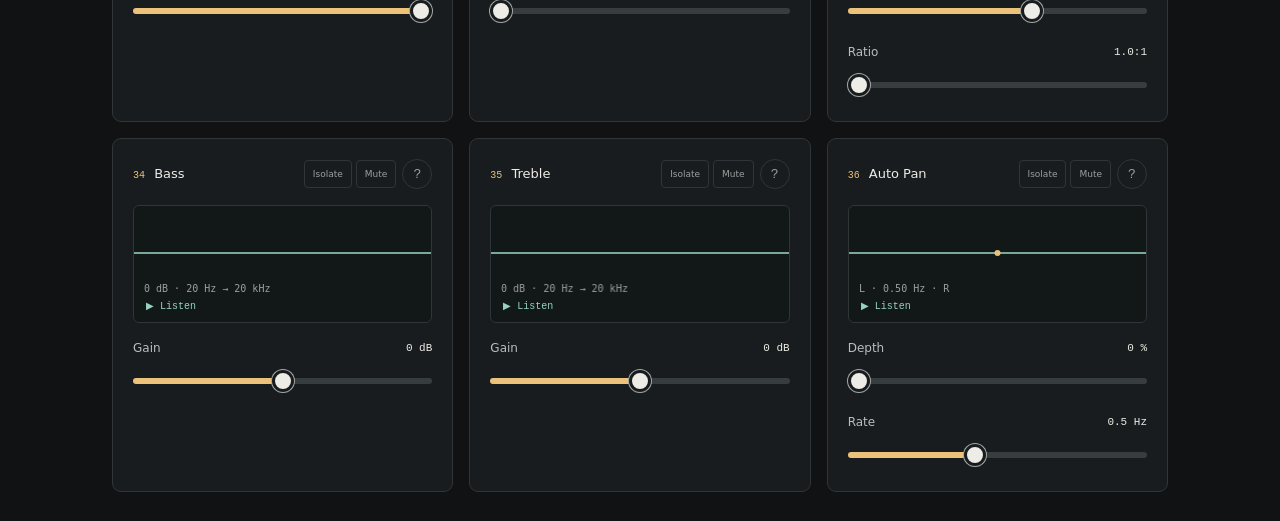
==== commit f765f3d2: "Add Contact link beside GitHub" ====
--- a/index.html
+++ b/index.html
@@ -11,7 +11,10 @@
    <h1>
     Learn Synth Fundamentals
    </h1>
+   <nav class="header-links" aria-label="Project links">
    <a class="repo-link" href="https://github.com/franciscocarloserra/learn-synth" target="_blank" rel="noopener noreferrer" aria-label="Learn Synth on GitHub">GitHub ↗</a>
+    <a class="repo-link" href="https://forms.gle/8HBLJtUQYRraEWfJ6" target="_blank" rel="noopener noreferrer">Contact ↗</a>
+   </nav>
    <div class="header-right">
     <label class="volume">
      Volume
--- a/src/styles.css
+++ b/src/styles.css
@@ -171,3 +171,5 @@
   header { grid-template-columns: minmax(0, 1fr) auto; }
   .header-right { grid-column: 1 / -1; justify-self: stretch; justify-content: space-between; }
 }
+
+.header-links { display: flex; align-items: center; justify-self: center; white-space: nowrap; }
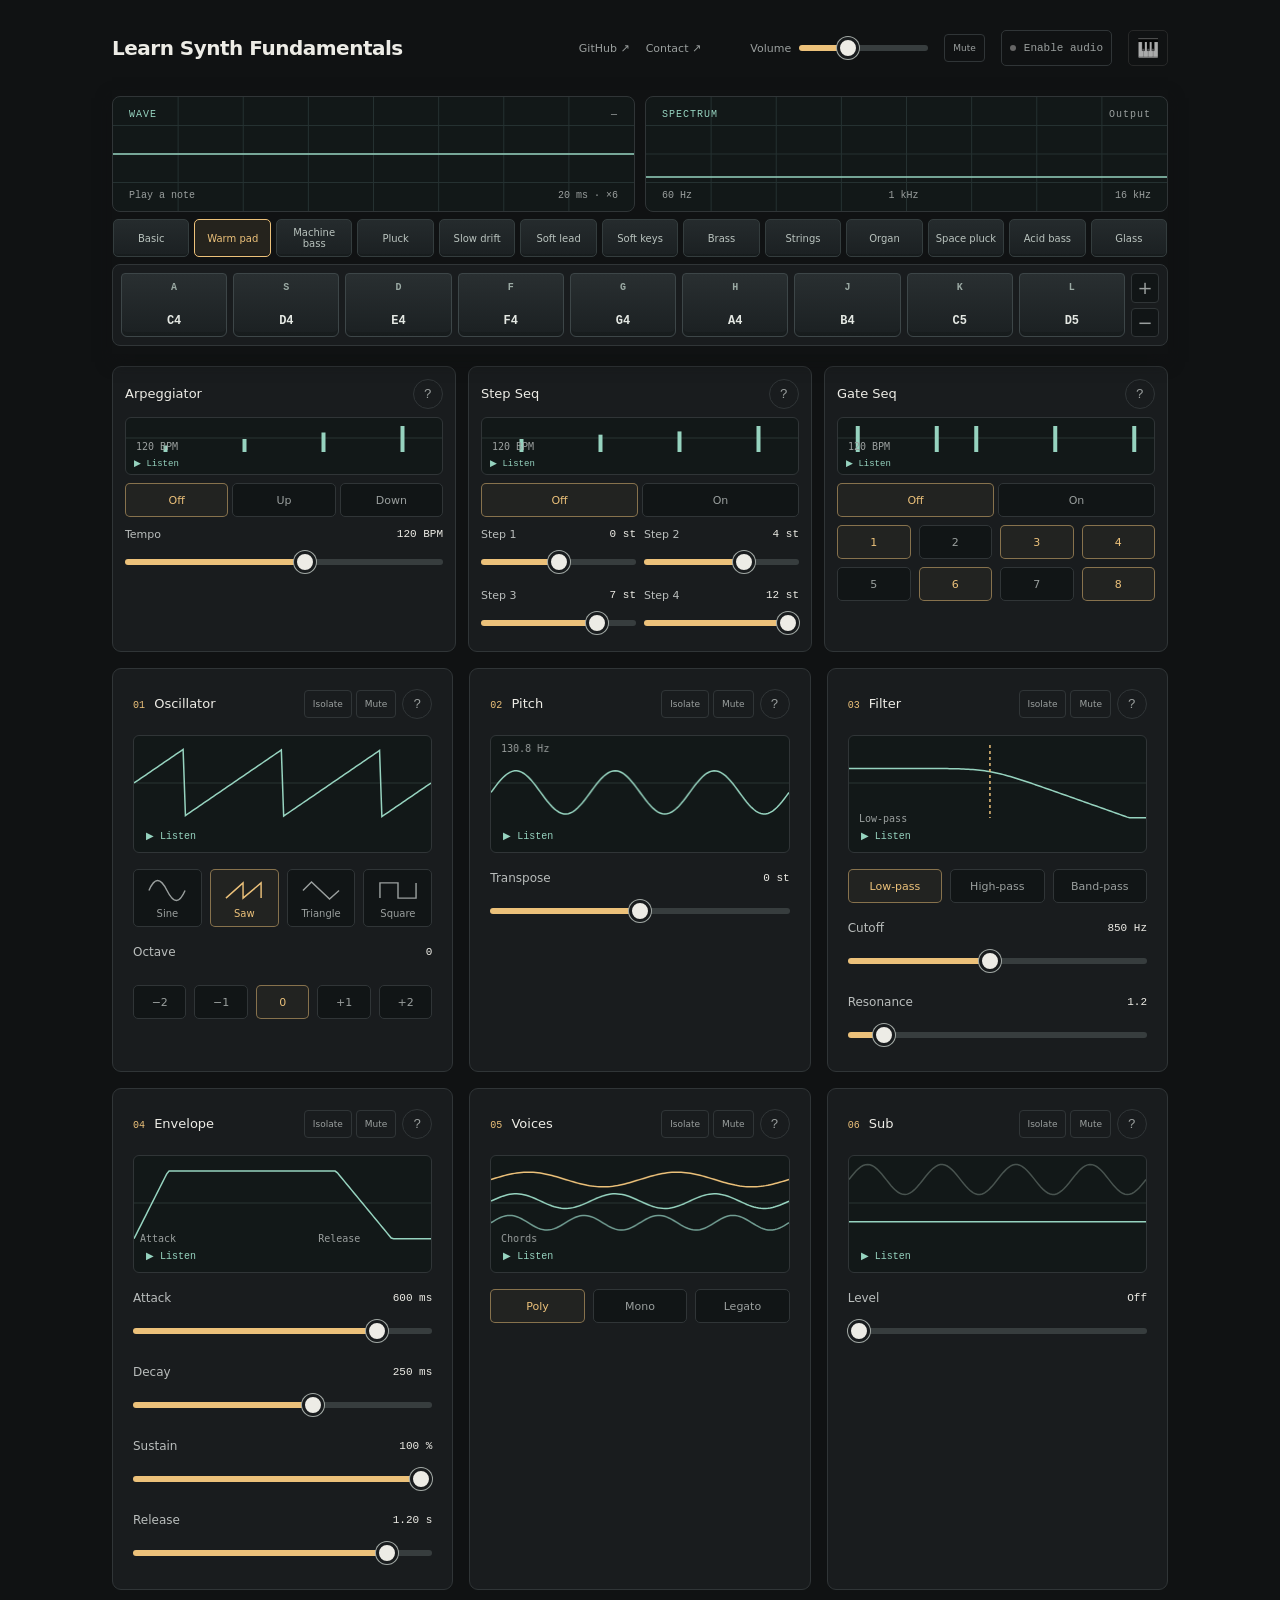
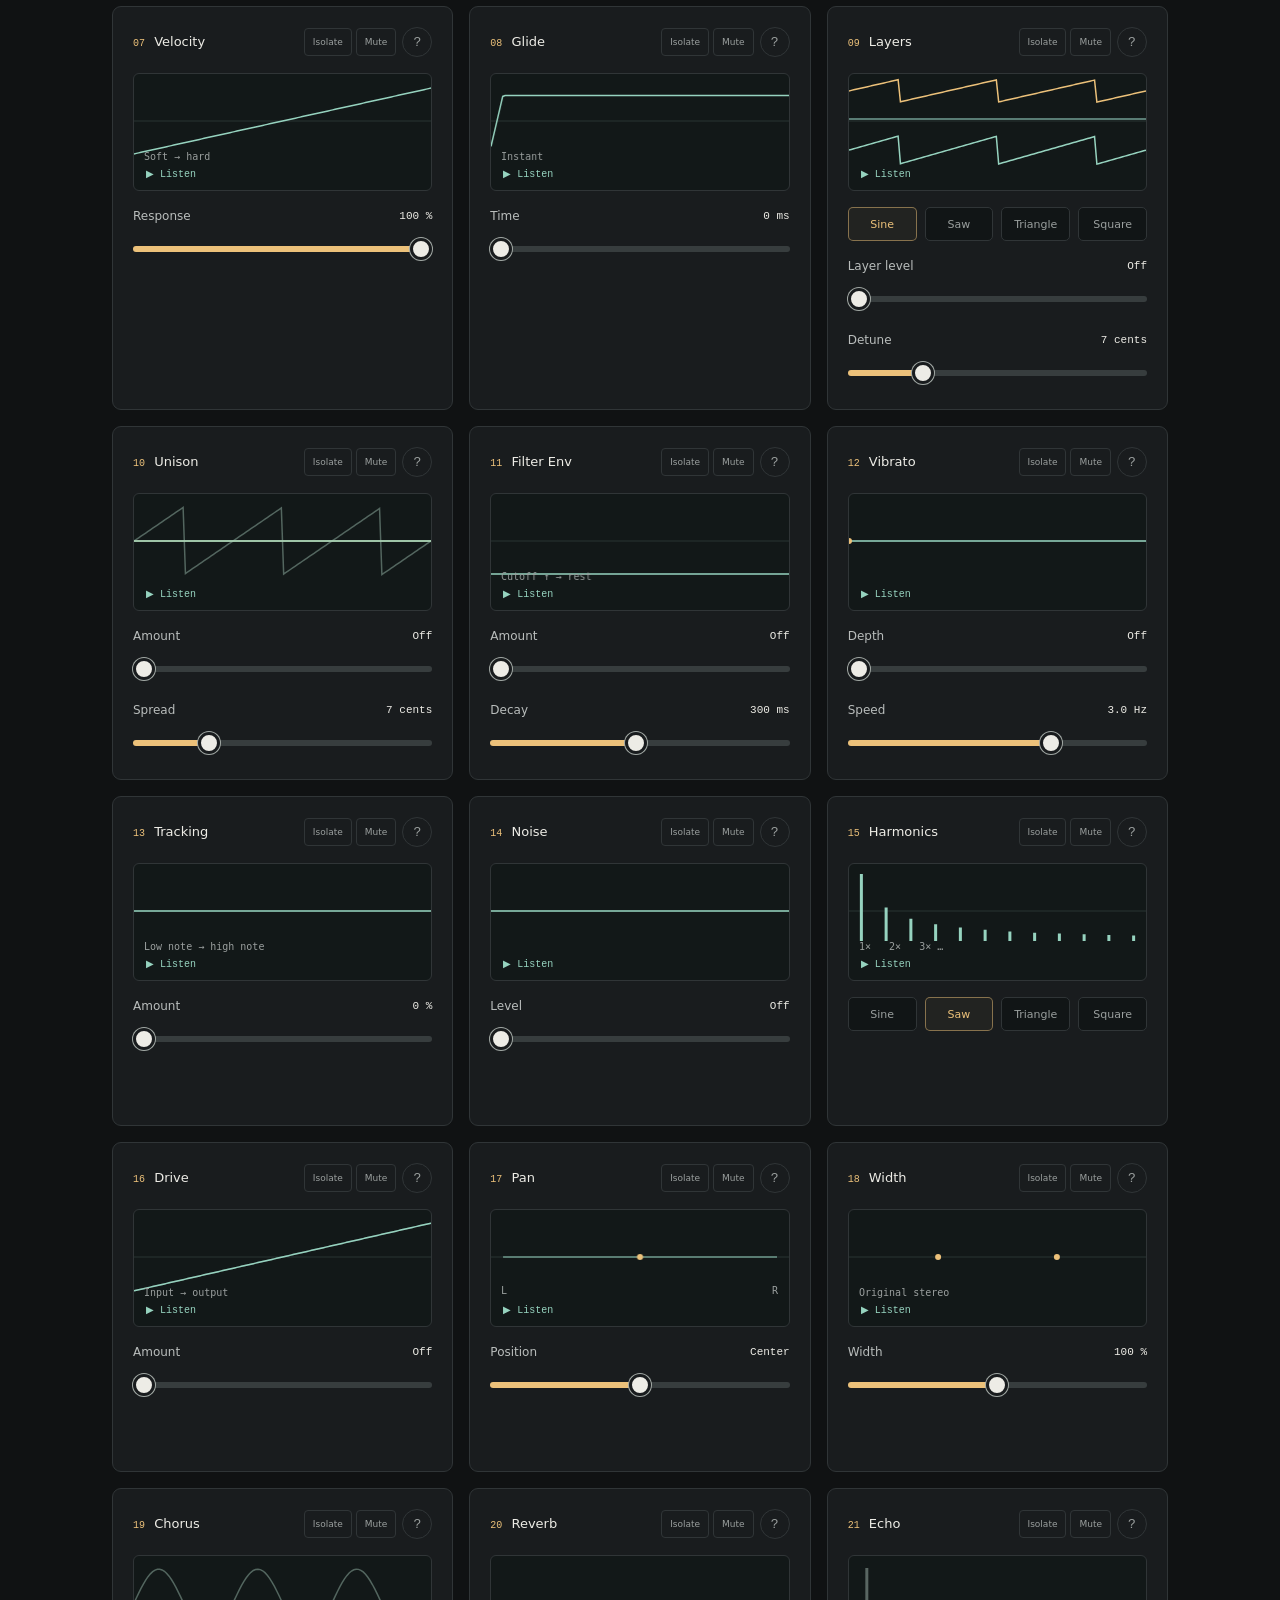
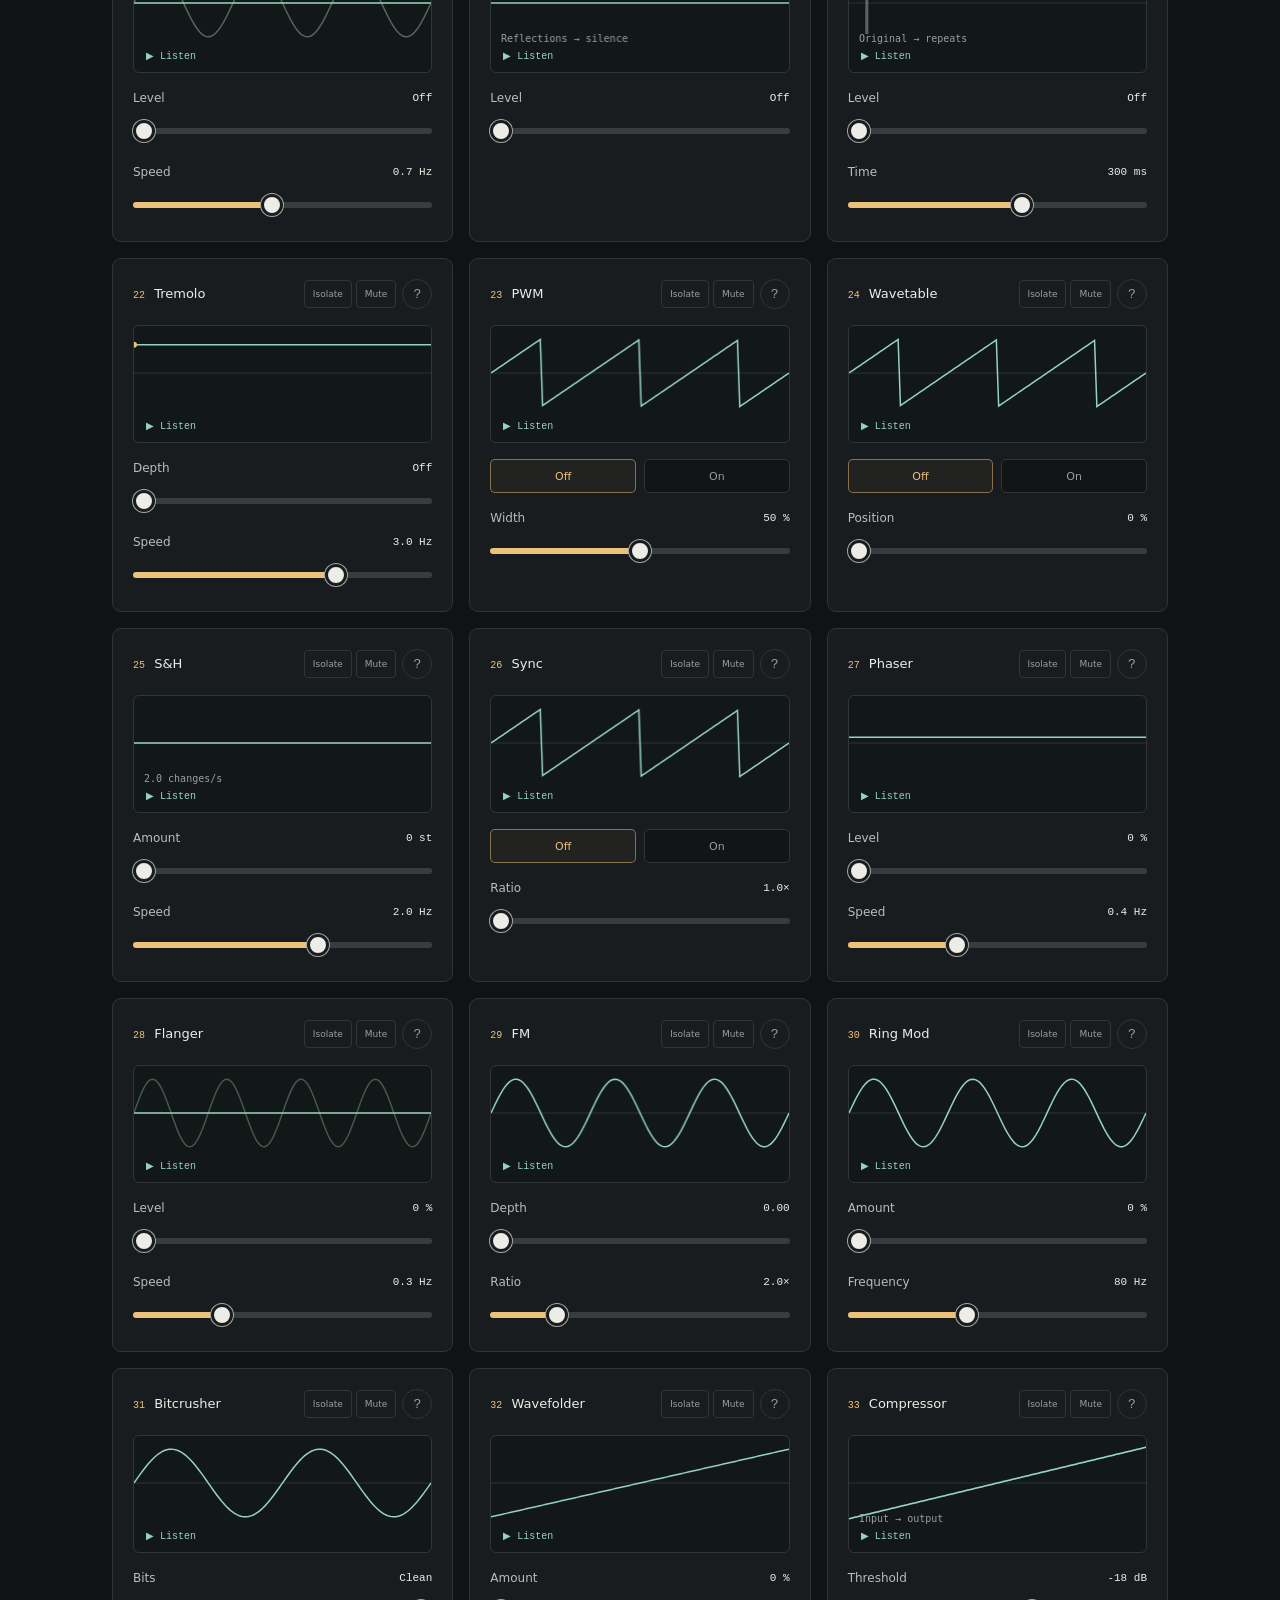
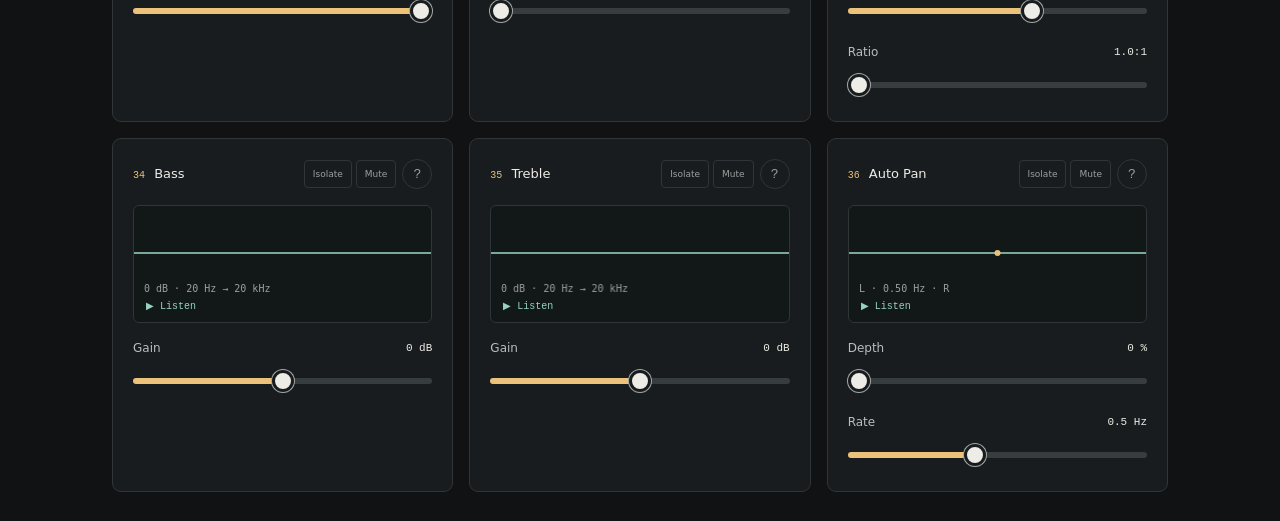
==== commit a4f28116: "Handle native mobile touch and explicit audio activation" ====
--- a/index.html
+++ b/index.html
@@ -21,13 +21,13 @@
      <input aria-label="Volume" id="volume" max="70" min="0" type="range" value="25"/>
     </label>
     <button class="mute" id="global-mute" type="button" aria-pressed="false" title="Mute output and stop all notes" aria-label="Mute output and stop all notes">Mute</button>
-    <div class="power" id="power">
+    <button class="power" id="power" type="button" aria-label="Enable audio" title="Tap to enable or resume audio">
      <span class="dot">
      </span>
      <span id="audio-state">
-      Audio idle
-     </span>
-    </div>
+      Enable audio
+     </span>
+    </button>
     <button aria-label="Enable MIDI keyboard" aria-pressed="false" class="midi" id="midi" title="Enable MIDI keyboard">
      🎹
     </button>
--- a/src/styles.css
+++ b/src/styles.css
@@ -173,3 +173,10 @@
 }
 
 .header-links { display: flex; align-items: center; justify-self: center; white-space: nowrap; }
+
+button.power { border: 1px solid var(--line); border-radius: 5px; background: transparent; padding: 8px; min-height: 36px; }
+@media (max-width: 600px) {
+  header { grid-template-columns: 1fr; }
+  .header-links { justify-self: start; }
+  .header-right { min-width: 0; }
+}
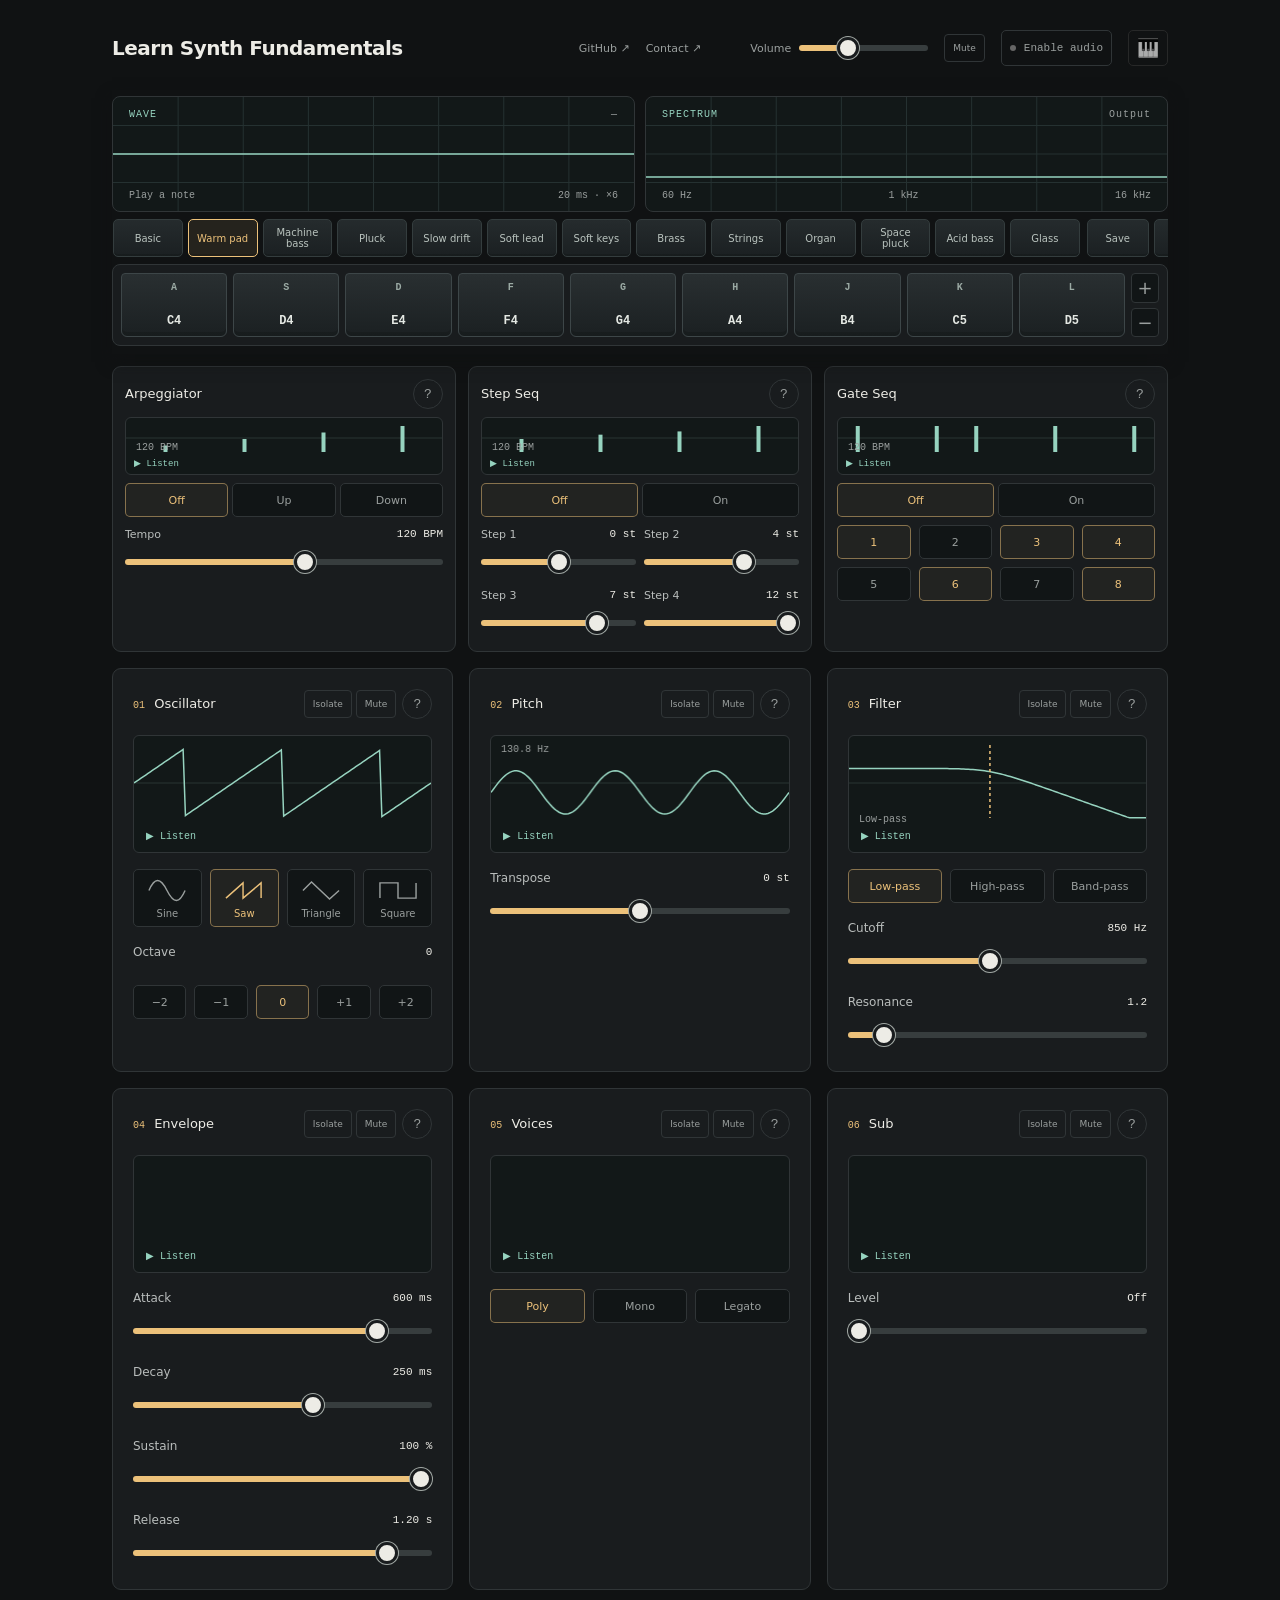
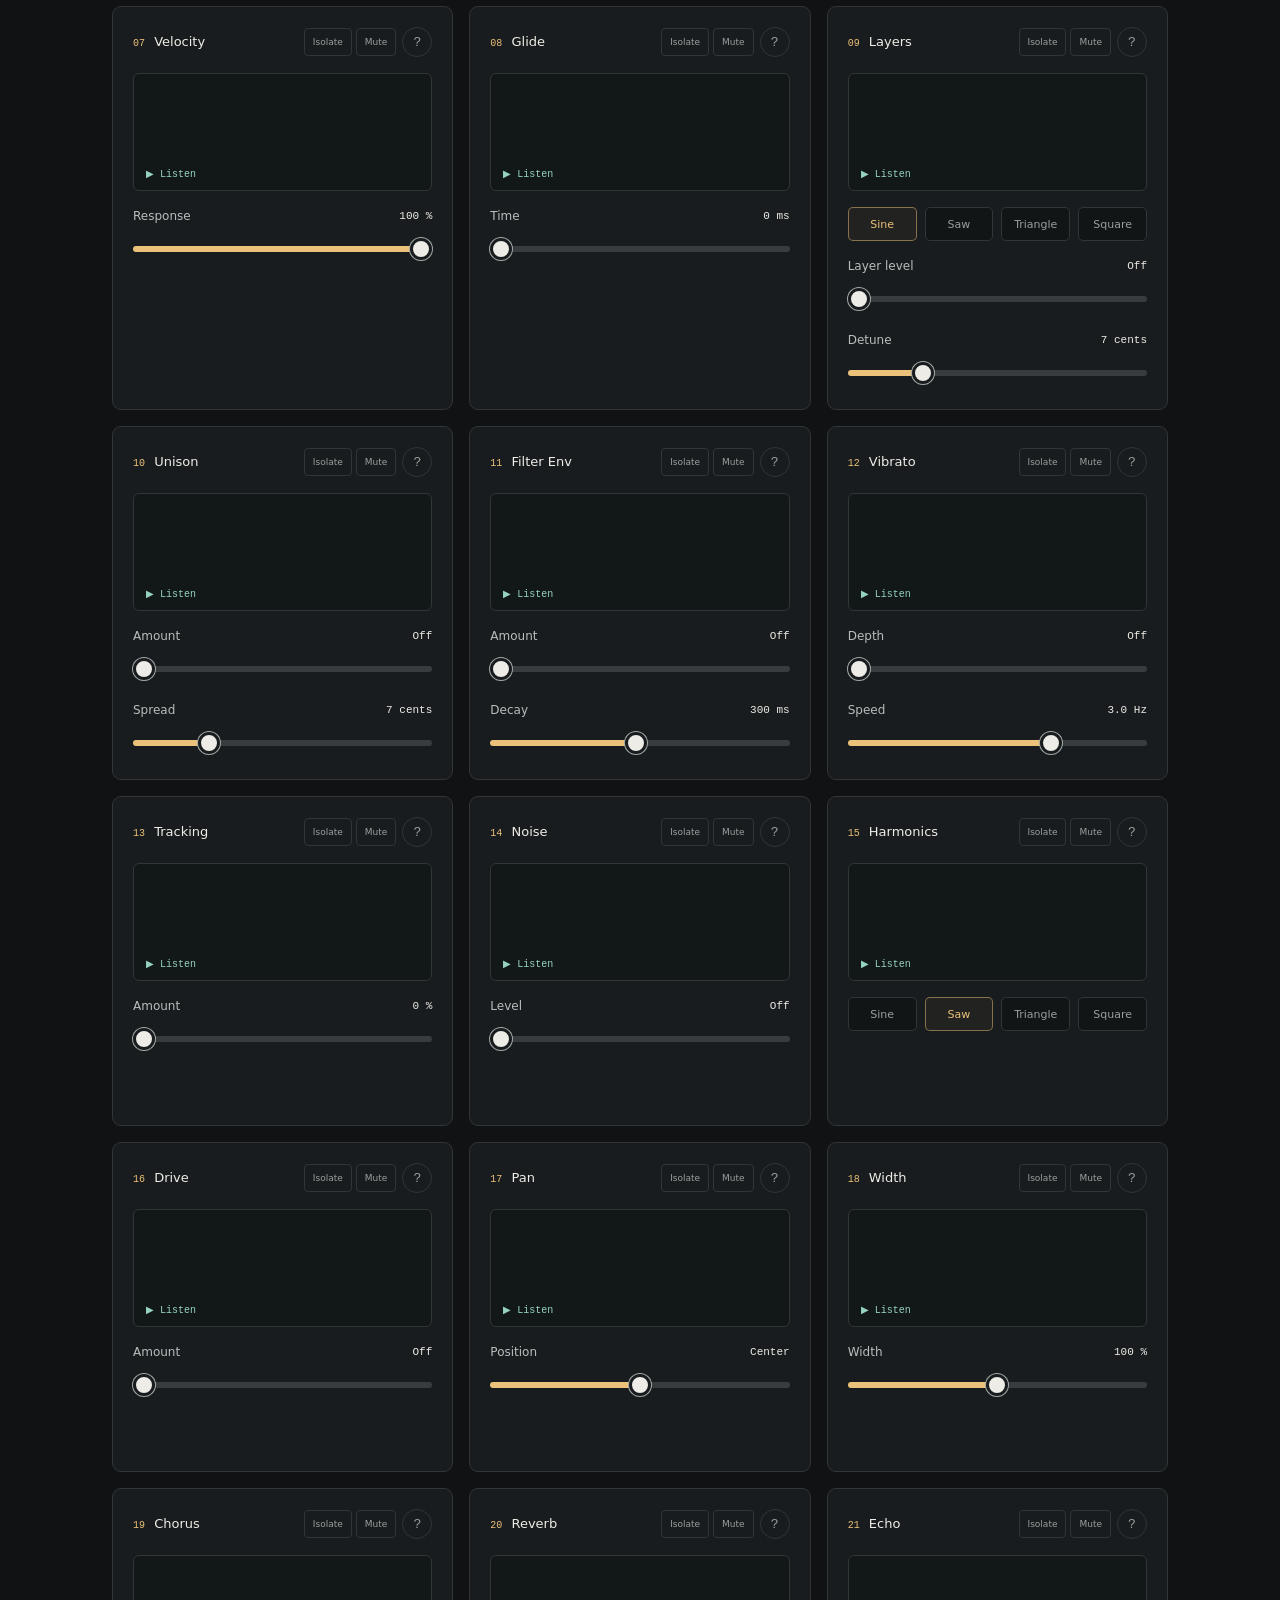
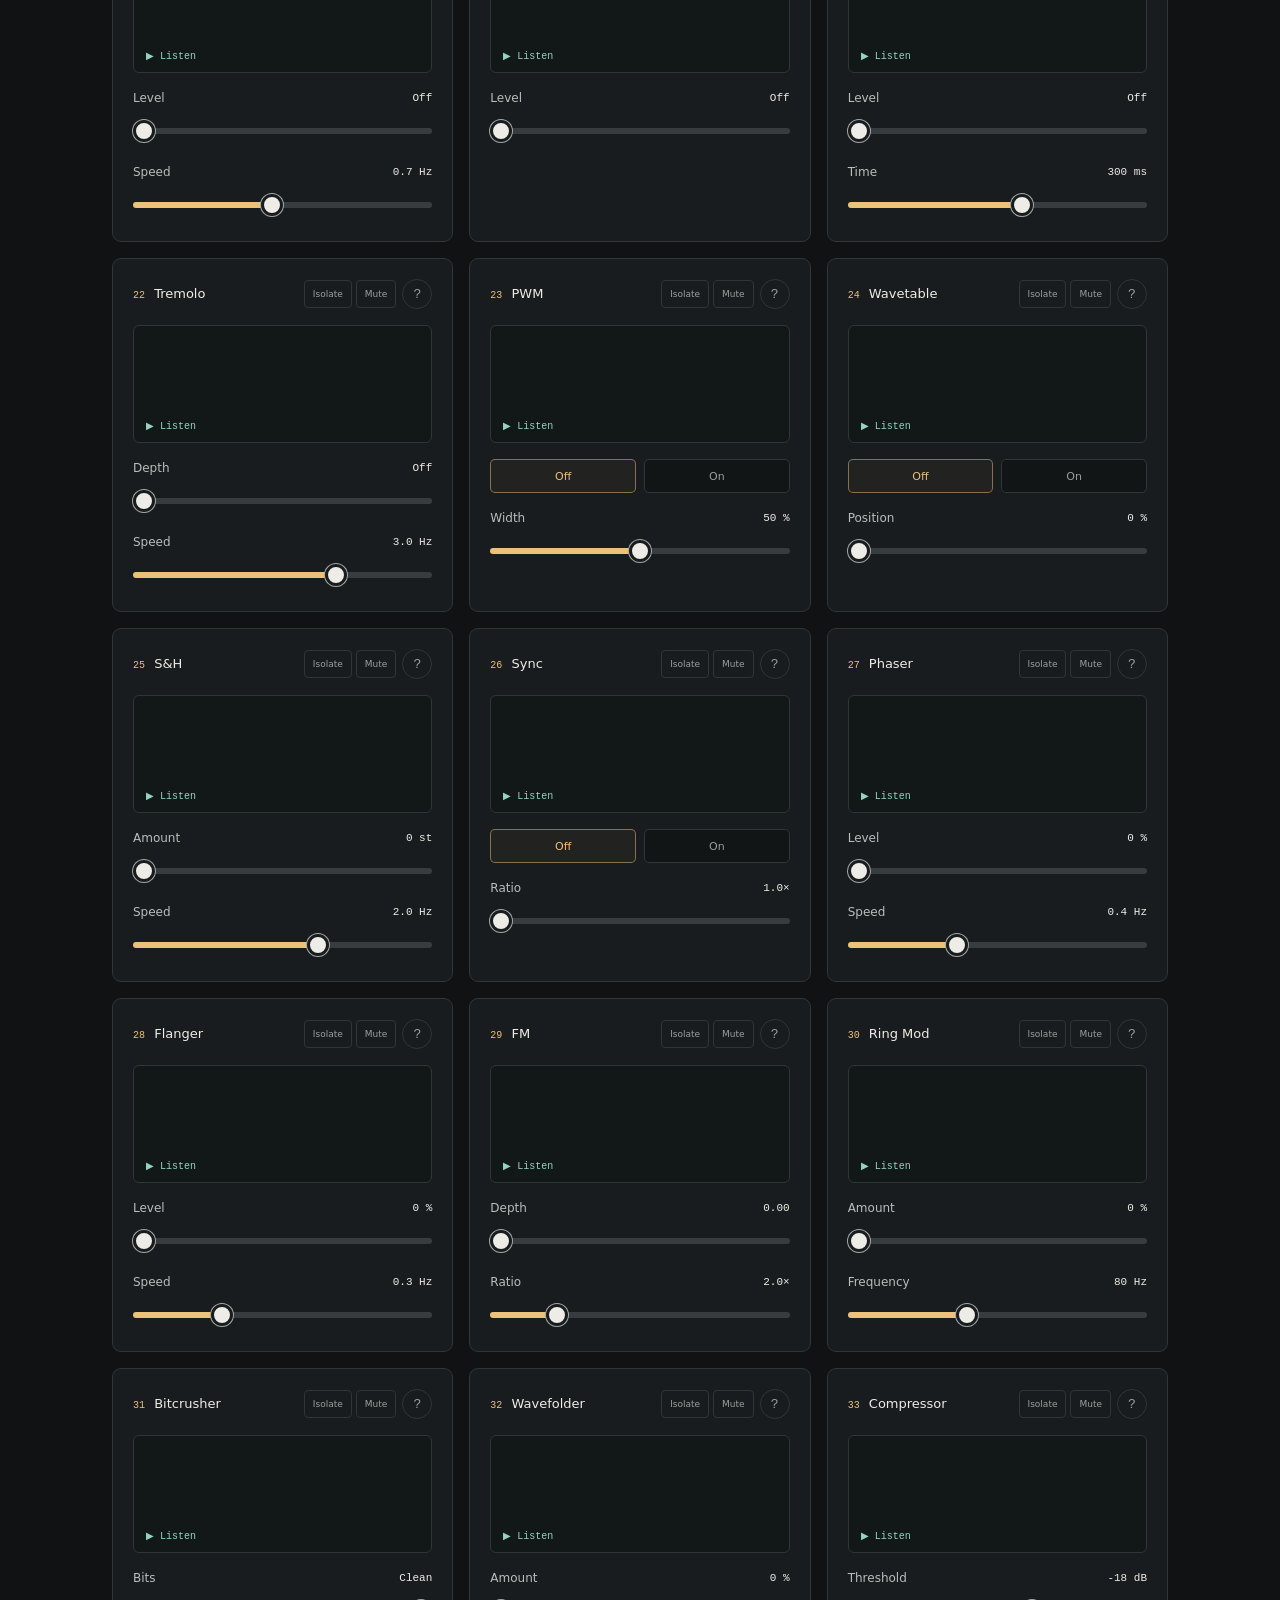
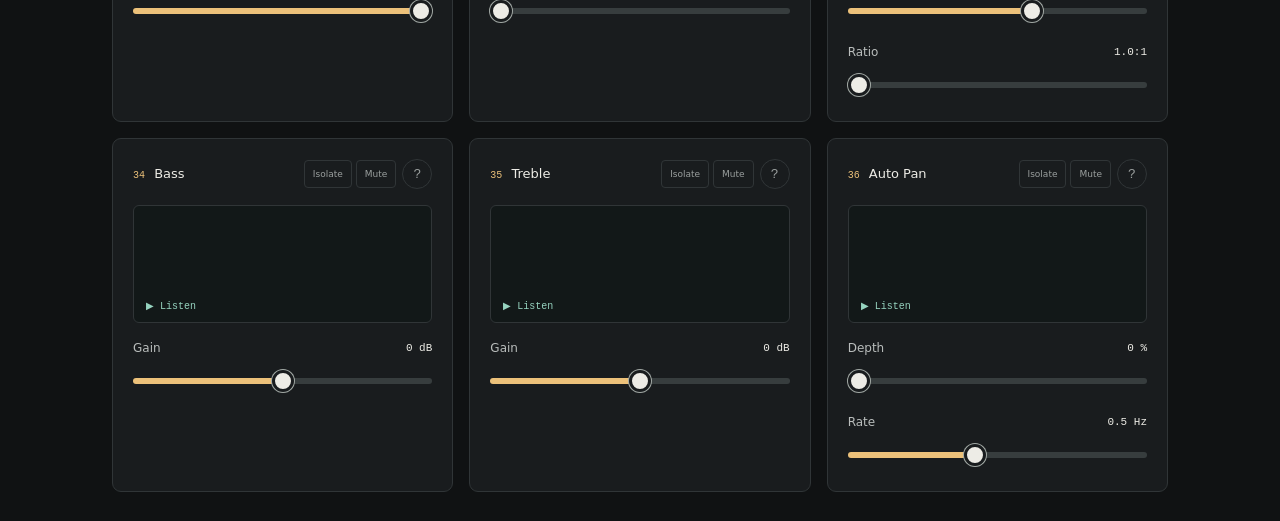
==== commit 4f6a3e07: "Add Save/Open patch JSON buttons Claude-Session: https://claude.ai/code/session_01FDTRu8RpTwAA6oDZqL" ====
--- a/index.html
+++ b/index.html
@@ -121,6 +121,15 @@
       Glass
      </button>
     </div>
+    <div aria-label="Patch file" class="presets patch-file">
+     <button class="preset" id="save-patch" title="Download current patch as JSON">
+      Save
+     </button>
+     <button class="preset" id="open-patch" title="Load a patch JSON file">
+      Open
+     </button>
+     <input accept="application/json,.json" hidden id="patch-file" type="file">
+    </div>
    </div>
    <div aria-label="Musical notes" class="keyboard" id="keyboard">
     <div class="transpose-buttons" id="transpose-buttons">
--- a/src/styles.css
+++ b/src/styles.css
@@ -58,7 +58,9 @@
 .scope-top { top: 12px; letter-spacing: 1px; }
 .scope-top span:first-child { color: var(--mint); }
 .scope-bottom { bottom: 10px; }
-.toolbar { margin: 6px 0; }
+.toolbar { margin: 6px 0; display: flex; gap: 5px; }
+.toolbar > .presets { flex: 1; min-width: 0; }
+.toolbar > .patch-file { flex: none; }
 .presets { display: flex; gap: 5px; overflow-x: auto; padding: 1px; }
 .preset {
   flex: 1 0 62px; min-height: 38px; padding: 6px 5px; border: 1px solid #343d3e;
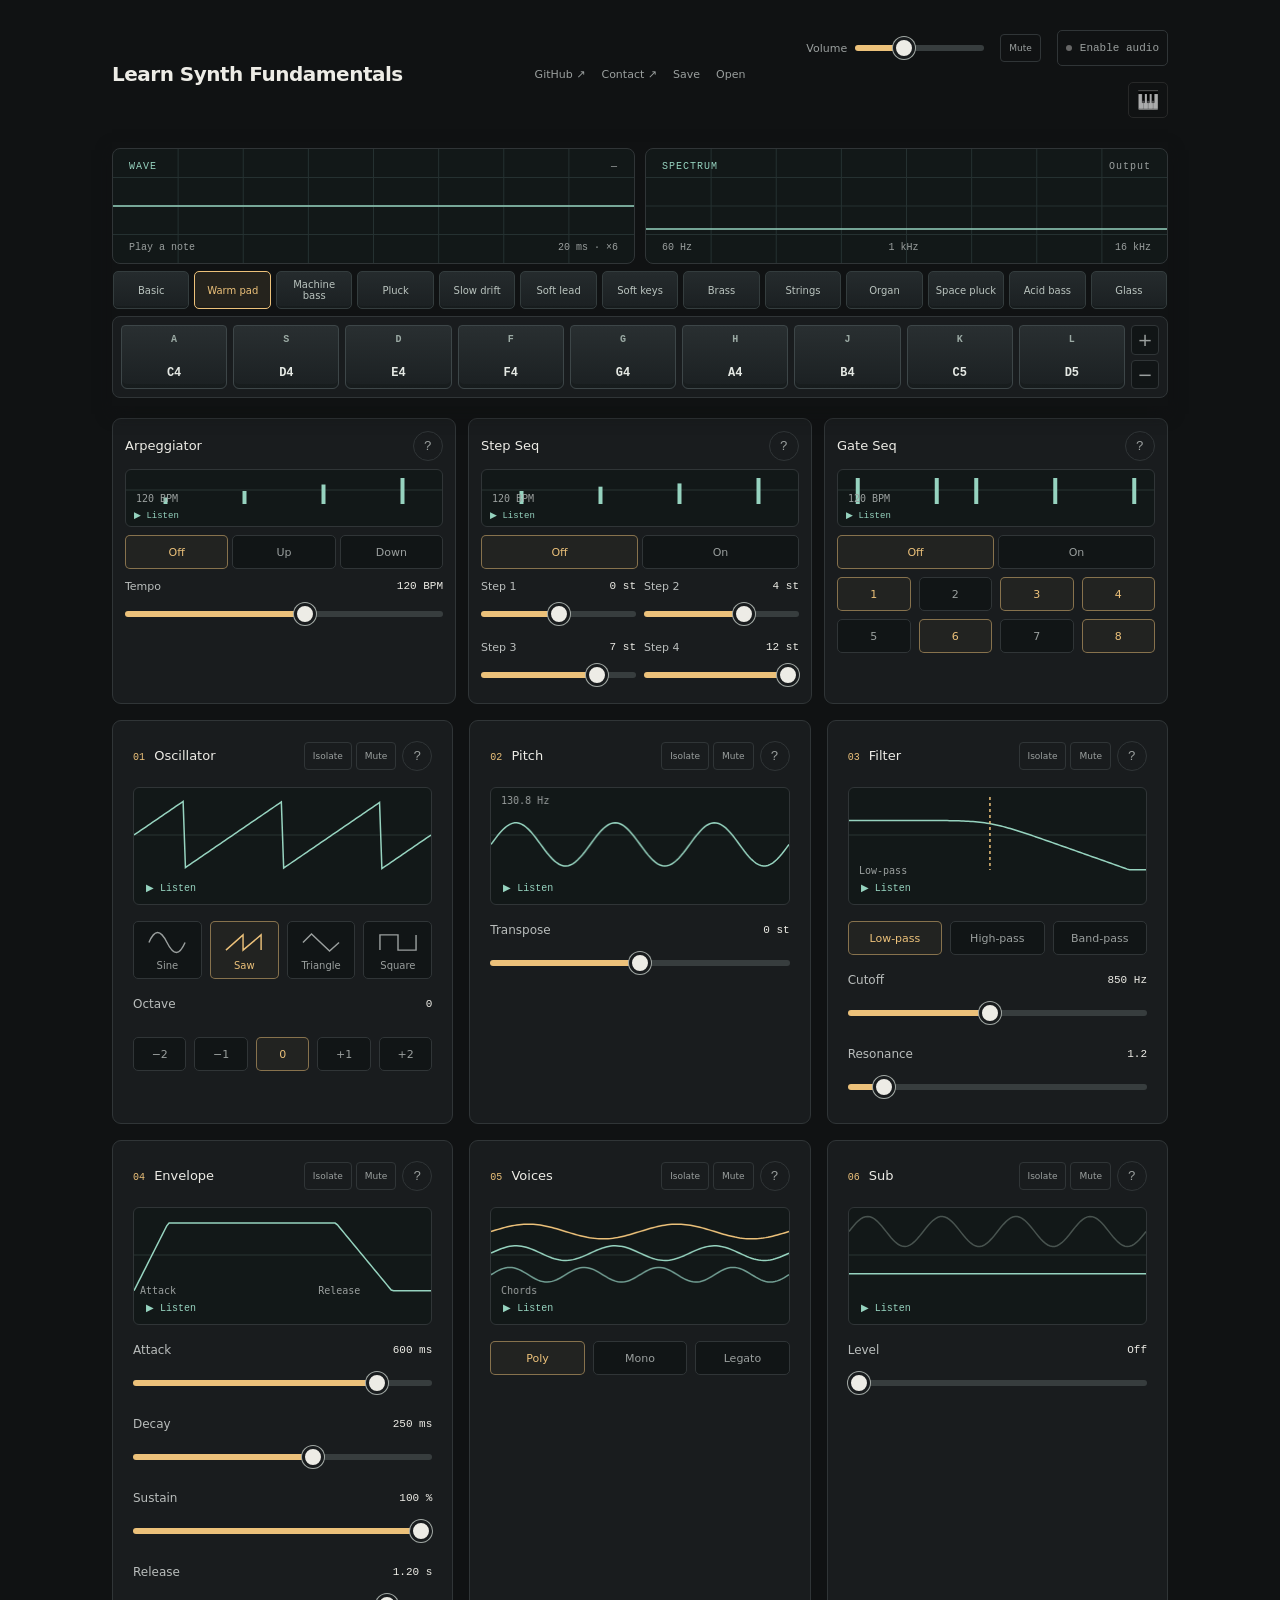
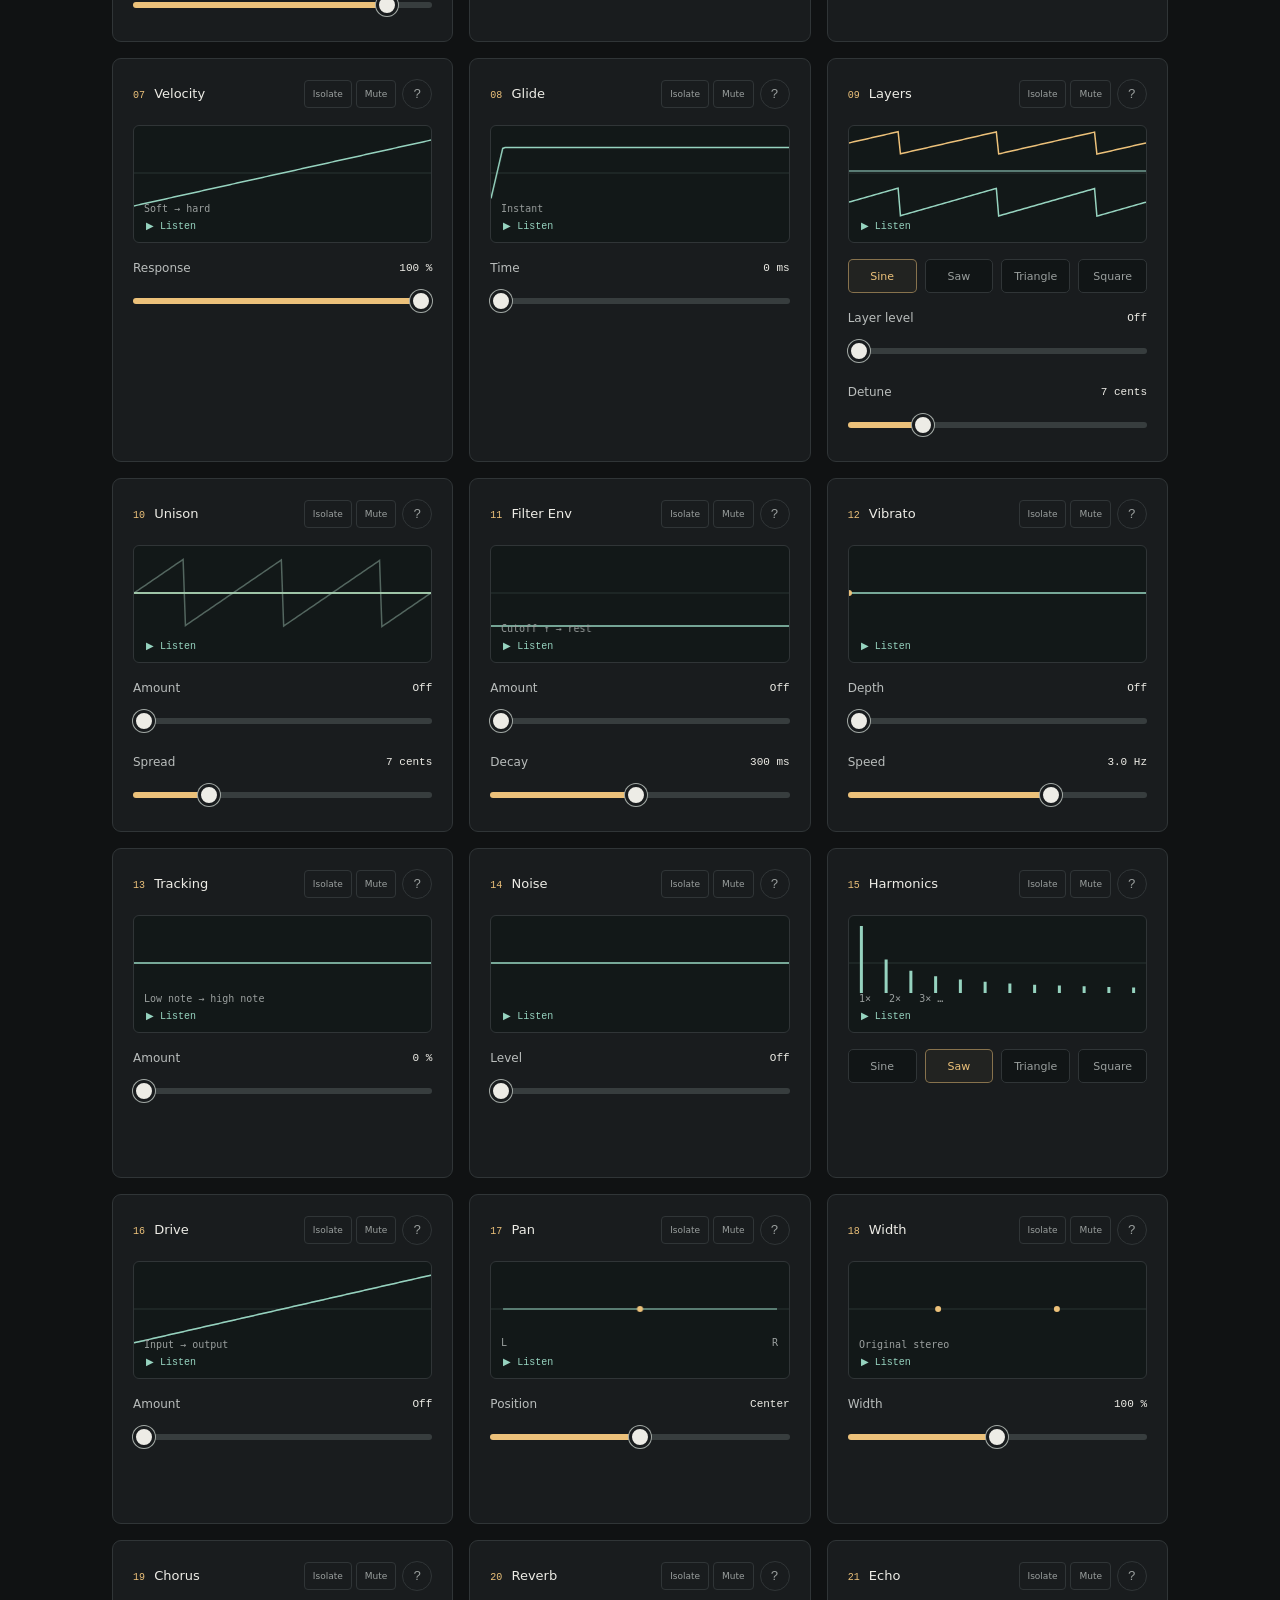
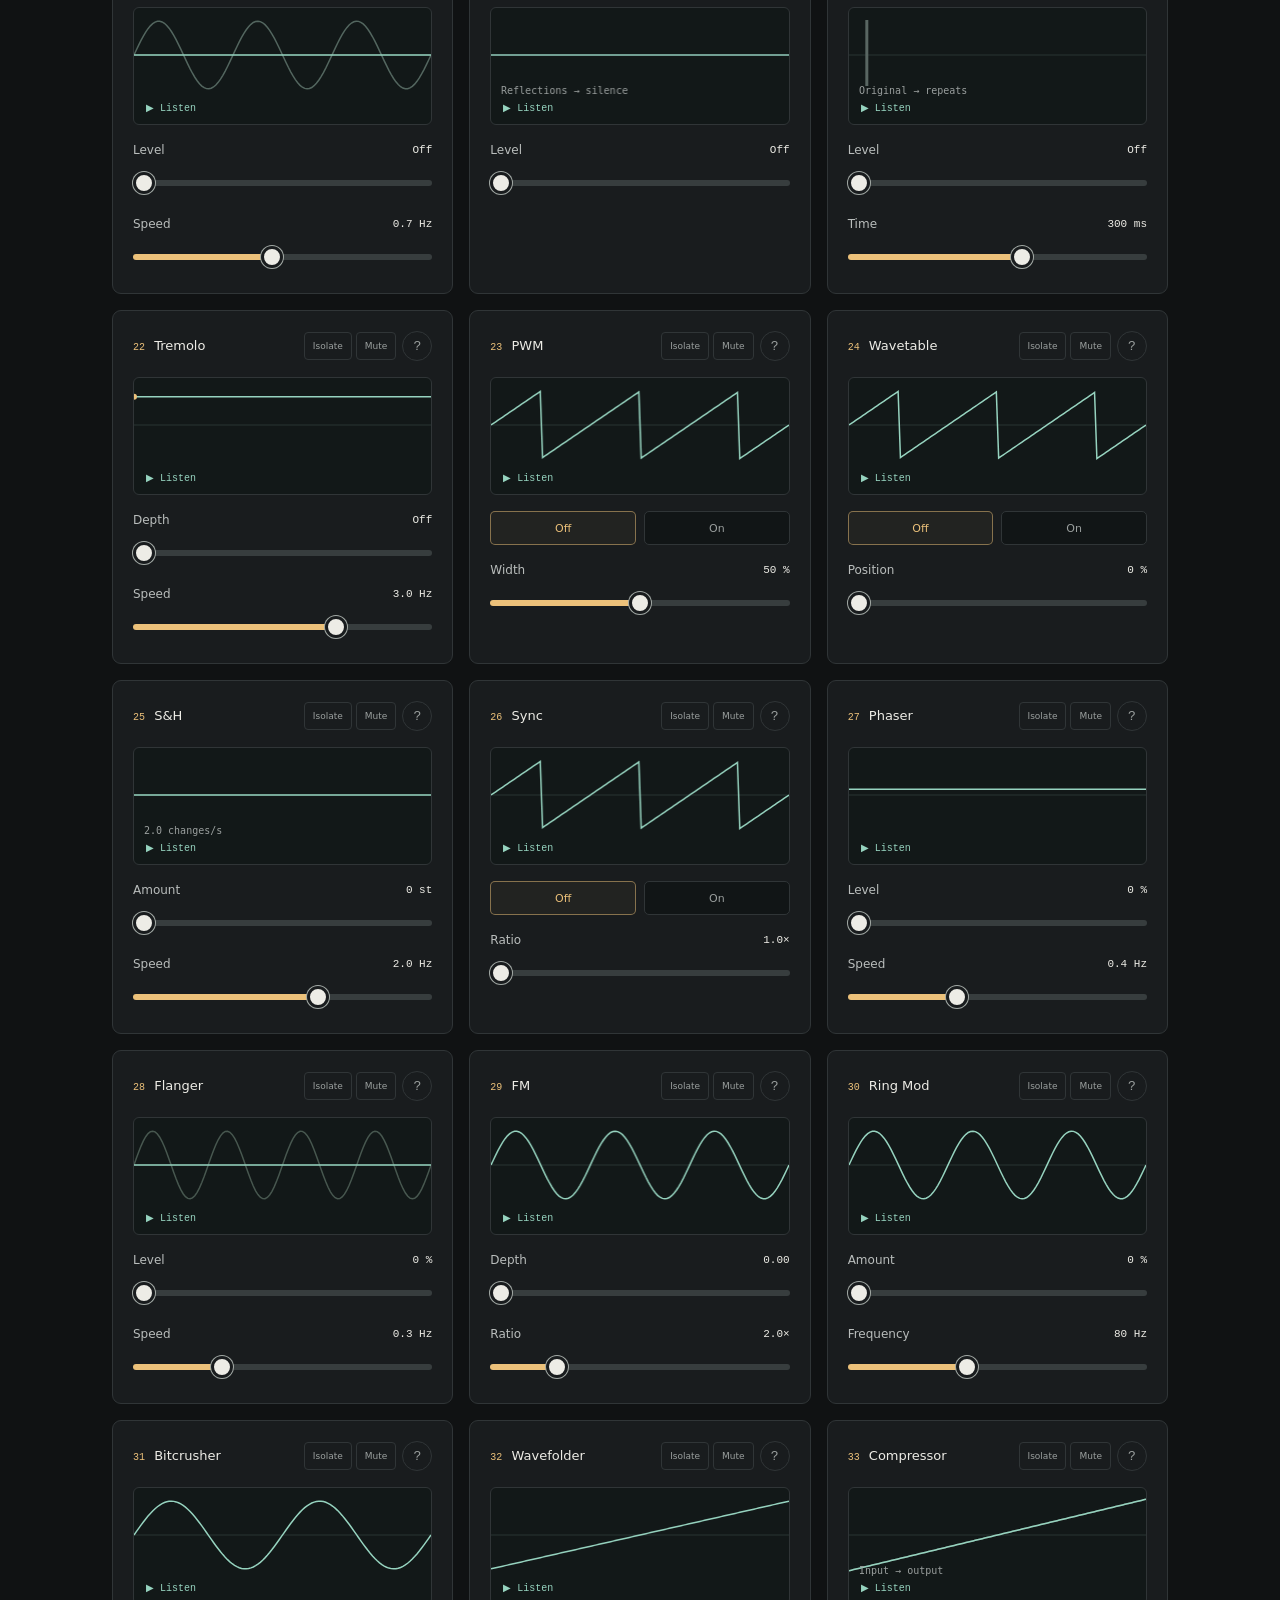
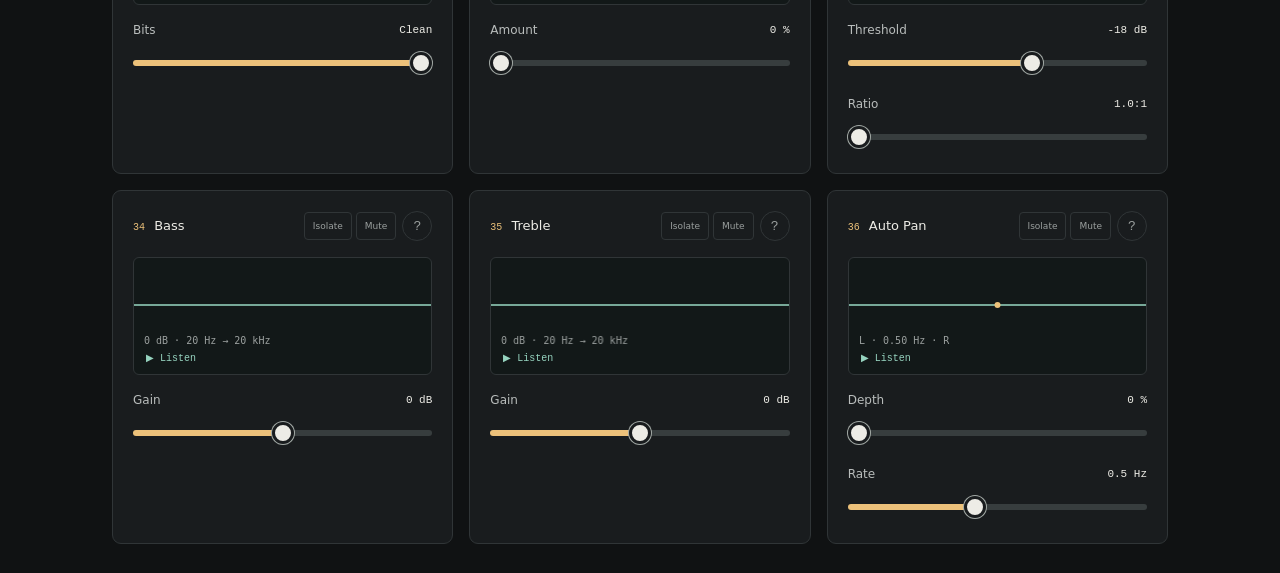
==== commit 4eac5c34: "Move Save/Open patch to small header links Claude-Session: https://claude.ai/code/session_01FDTRu8Rp" ====
--- a/index.html
+++ b/index.html
@@ -14,6 +14,9 @@
    <nav class="header-links" aria-label="Project links">
    <a class="repo-link" href="https://github.com/franciscocarloserra/learn-synth" target="_blank" rel="noopener noreferrer" aria-label="Learn Synth on GitHub">GitHub ↗</a>
     <a class="repo-link" href="https://forms.gle/8HBLJtUQYRraEWfJ6" target="_blank" rel="noopener noreferrer">Contact ↗</a>
+    <button class="repo-link patch-button" id="save-patch" title="Download current patch as JSON">Save</button>
+    <button class="repo-link patch-button" id="open-patch" title="Load a patch JSON file">Open</button>
+    <input accept="application/json,.json" hidden id="patch-file" type="file">
    </nav>
    <div class="header-right">
     <label class="volume">
@@ -121,15 +124,6 @@
       Glass
      </button>
     </div>
-    <div aria-label="Patch file" class="presets patch-file">
-     <button class="preset" id="save-patch" title="Download current patch as JSON">
-      Save
-     </button>
-     <button class="preset" id="open-patch" title="Load a patch JSON file">
-      Open
-     </button>
-     <input accept="application/json,.json" hidden id="patch-file" type="file">
-    </div>
    </div>
    <div aria-label="Musical notes" class="keyboard" id="keyboard">
     <div class="transpose-buttons" id="transpose-buttons">
--- a/src/styles.css
+++ b/src/styles.css
@@ -58,9 +58,7 @@
 .scope-top { top: 12px; letter-spacing: 1px; }
 .scope-top span:first-child { color: var(--mint); }
 .scope-bottom { bottom: 10px; }
-.toolbar { margin: 6px 0; display: flex; gap: 5px; }
-.toolbar > .presets { flex: 1; min-width: 0; }
-.toolbar > .patch-file { flex: none; }
+.toolbar { margin: 6px 0; }
 .presets { display: flex; gap: 5px; overflow-x: auto; padding: 1px; }
 .preset {
   flex: 1 0 62px; min-height: 38px; padding: 6px 5px; border: 1px solid #343d3e;
@@ -169,6 +167,7 @@
 .header-right { justify-self: end; justify-content: flex-end; }
 .repo-link { justify-self: center; color: var(--muted); font-size: 11px; text-decoration: none; padding: 8px; }
 .repo-link:hover { color: var(--mint); }
+.patch-button { border: 0; background: none; cursor: pointer; font: inherit; font-size: 11px; }
 @media (max-width: 900px) {
   header { grid-template-columns: minmax(0, 1fr) auto; }
   .header-right { grid-column: 1 / -1; justify-self: stretch; justify-content: space-between; }
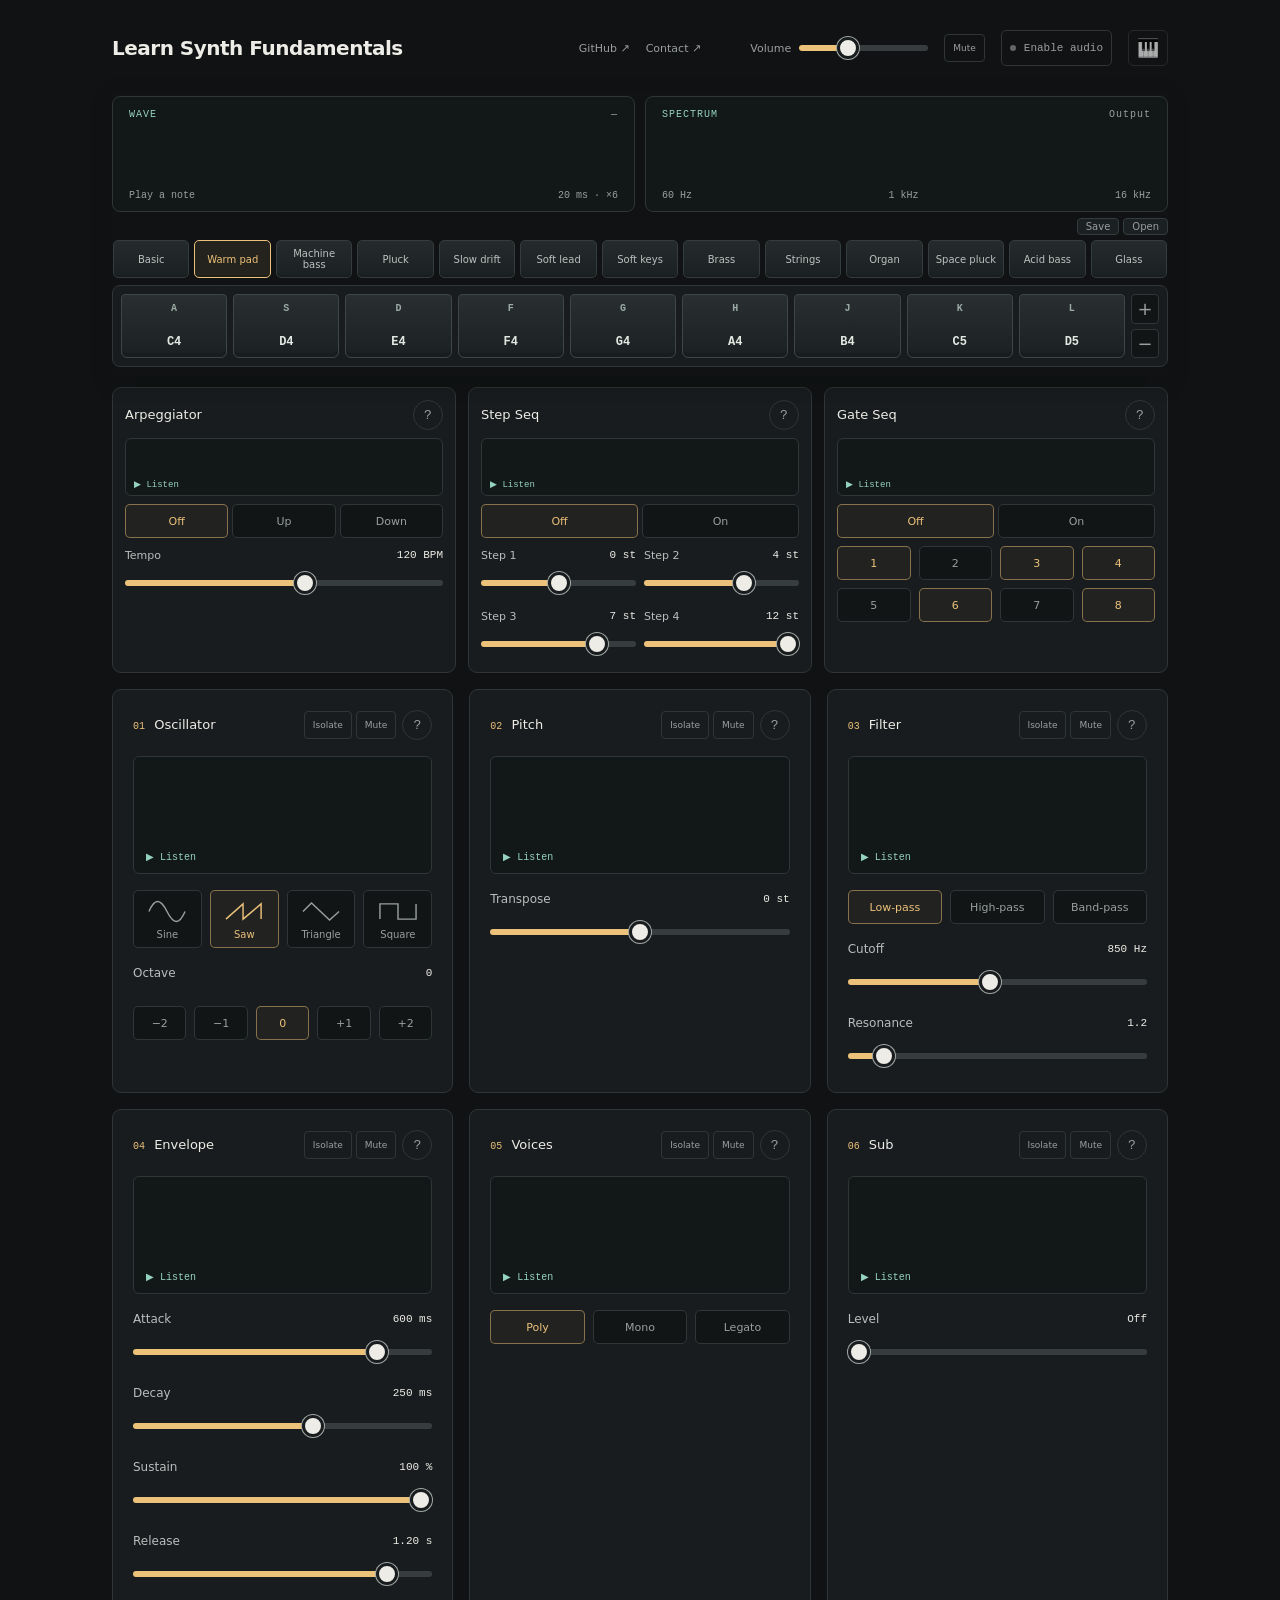
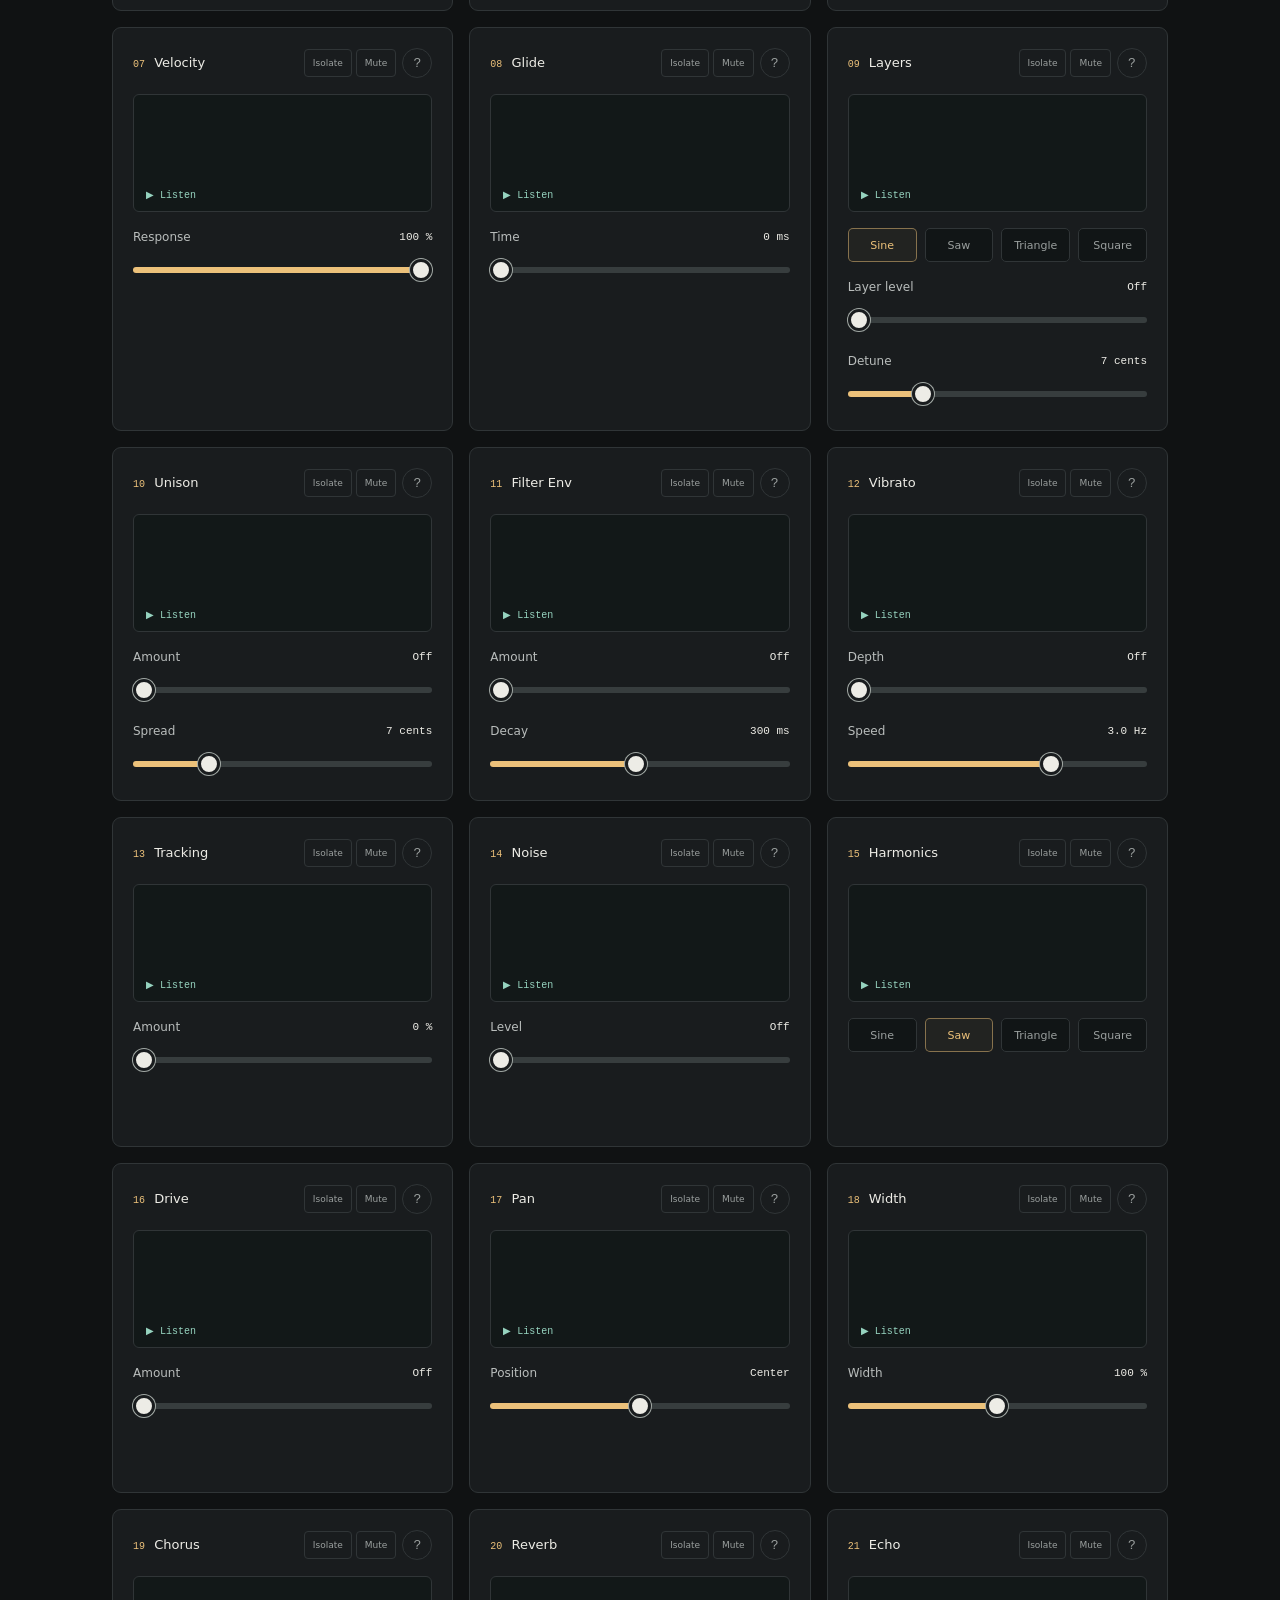
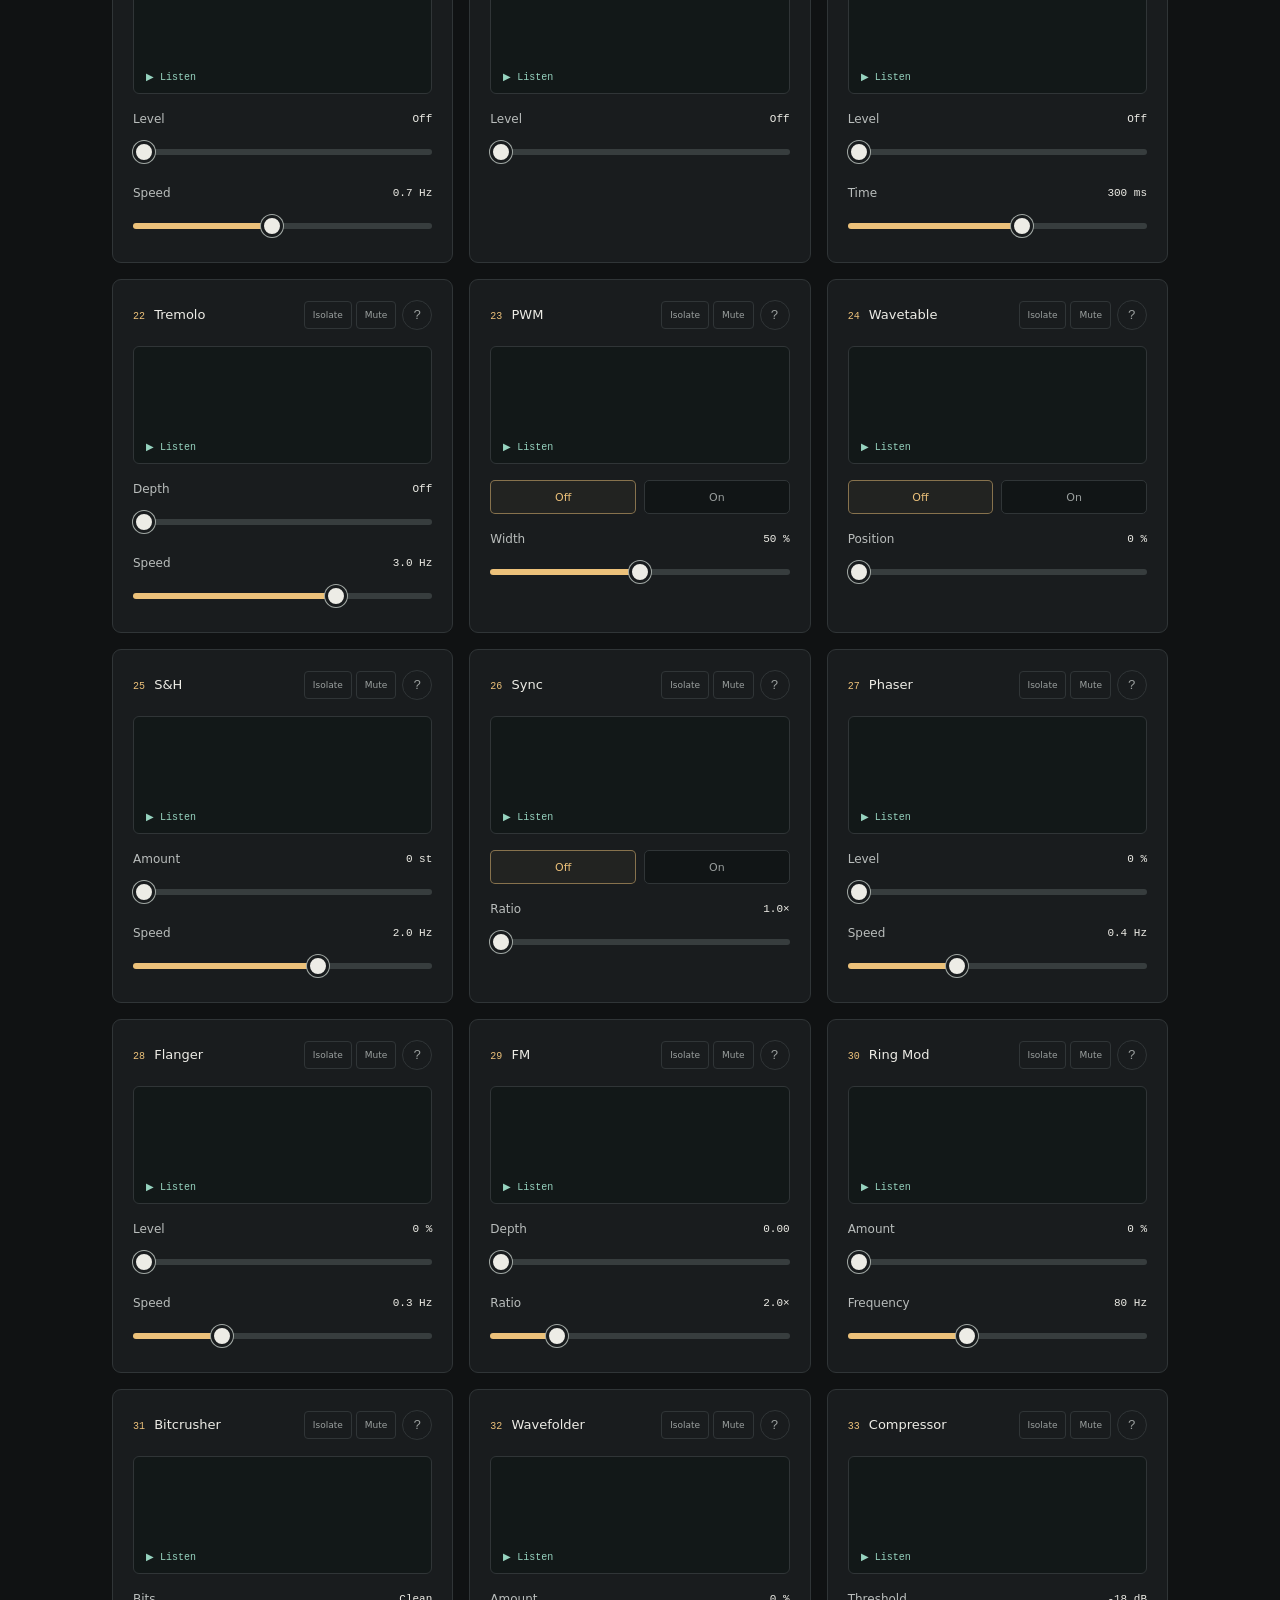
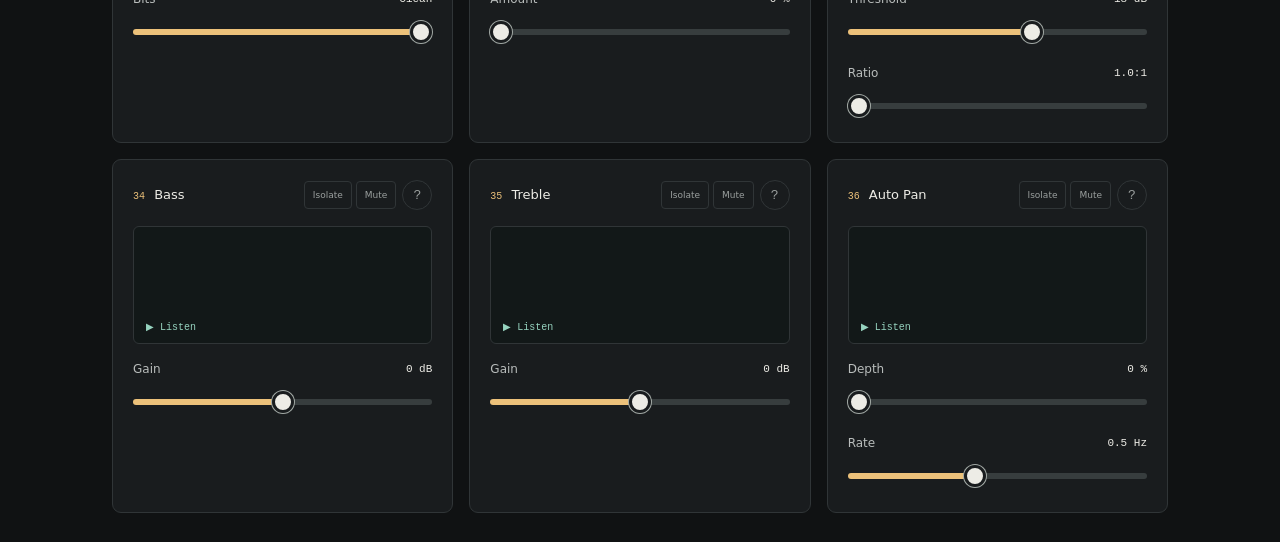
==== commit e88f1de3: "Place Save/Open as small buttons above presets Claude-Session: https://claude.ai/code/session_01FDTR" ====
--- a/index.html
+++ b/index.html
@@ -14,9 +14,6 @@
    <nav class="header-links" aria-label="Project links">
    <a class="repo-link" href="https://github.com/franciscocarloserra/learn-synth" target="_blank" rel="noopener noreferrer" aria-label="Learn Synth on GitHub">GitHub ↗</a>
     <a class="repo-link" href="https://forms.gle/8HBLJtUQYRraEWfJ6" target="_blank" rel="noopener noreferrer">Contact ↗</a>
-    <button class="repo-link patch-button" id="save-patch" title="Download current patch as JSON">Save</button>
-    <button class="repo-link patch-button" id="open-patch" title="Load a patch JSON file">Open</button>
-    <input accept="application/json,.json" hidden id="patch-file" type="file">
    </nav>
    <div class="header-right">
     <label class="volume">
@@ -83,6 +80,11 @@
     </div>
    </div>
    <div class="toolbar">
+    <div aria-label="Patch file" class="patch-file">
+     <button class="patch-button" id="save-patch" title="Download current patch as JSON">Save</button>
+     <button class="patch-button" id="open-patch" title="Load a patch JSON file">Open</button>
+     <input accept="application/json,.json" hidden id="patch-file" type="file">
+    </div>
     <div aria-label="Presets" class="presets">
      <button class="preset" data-preset="basic">
       Basic
--- a/src/styles.css
+++ b/src/styles.css
@@ -167,7 +167,9 @@
 .header-right { justify-self: end; justify-content: flex-end; }
 .repo-link { justify-self: center; color: var(--muted); font-size: 11px; text-decoration: none; padding: 8px; }
 .repo-link:hover { color: var(--mint); }
-.patch-button { border: 0; background: none; cursor: pointer; font: inherit; font-size: 11px; }
+.patch-file { display: flex; justify-content: flex-end; gap: 4px; margin-bottom: 4px; }
+.patch-button { padding: 2px 8px; border: 1px solid #343d3e; border-radius: 4px; background: #1b2022; color: var(--muted); font-size: 10px; cursor: pointer; }
+.patch-button:hover { color: var(--mint); border-color: #74867d; }
 @media (max-width: 900px) {
   header { grid-template-columns: minmax(0, 1fr) auto; }
   .header-right { grid-column: 1 / -1; justify-self: stretch; justify-content: space-between; }
